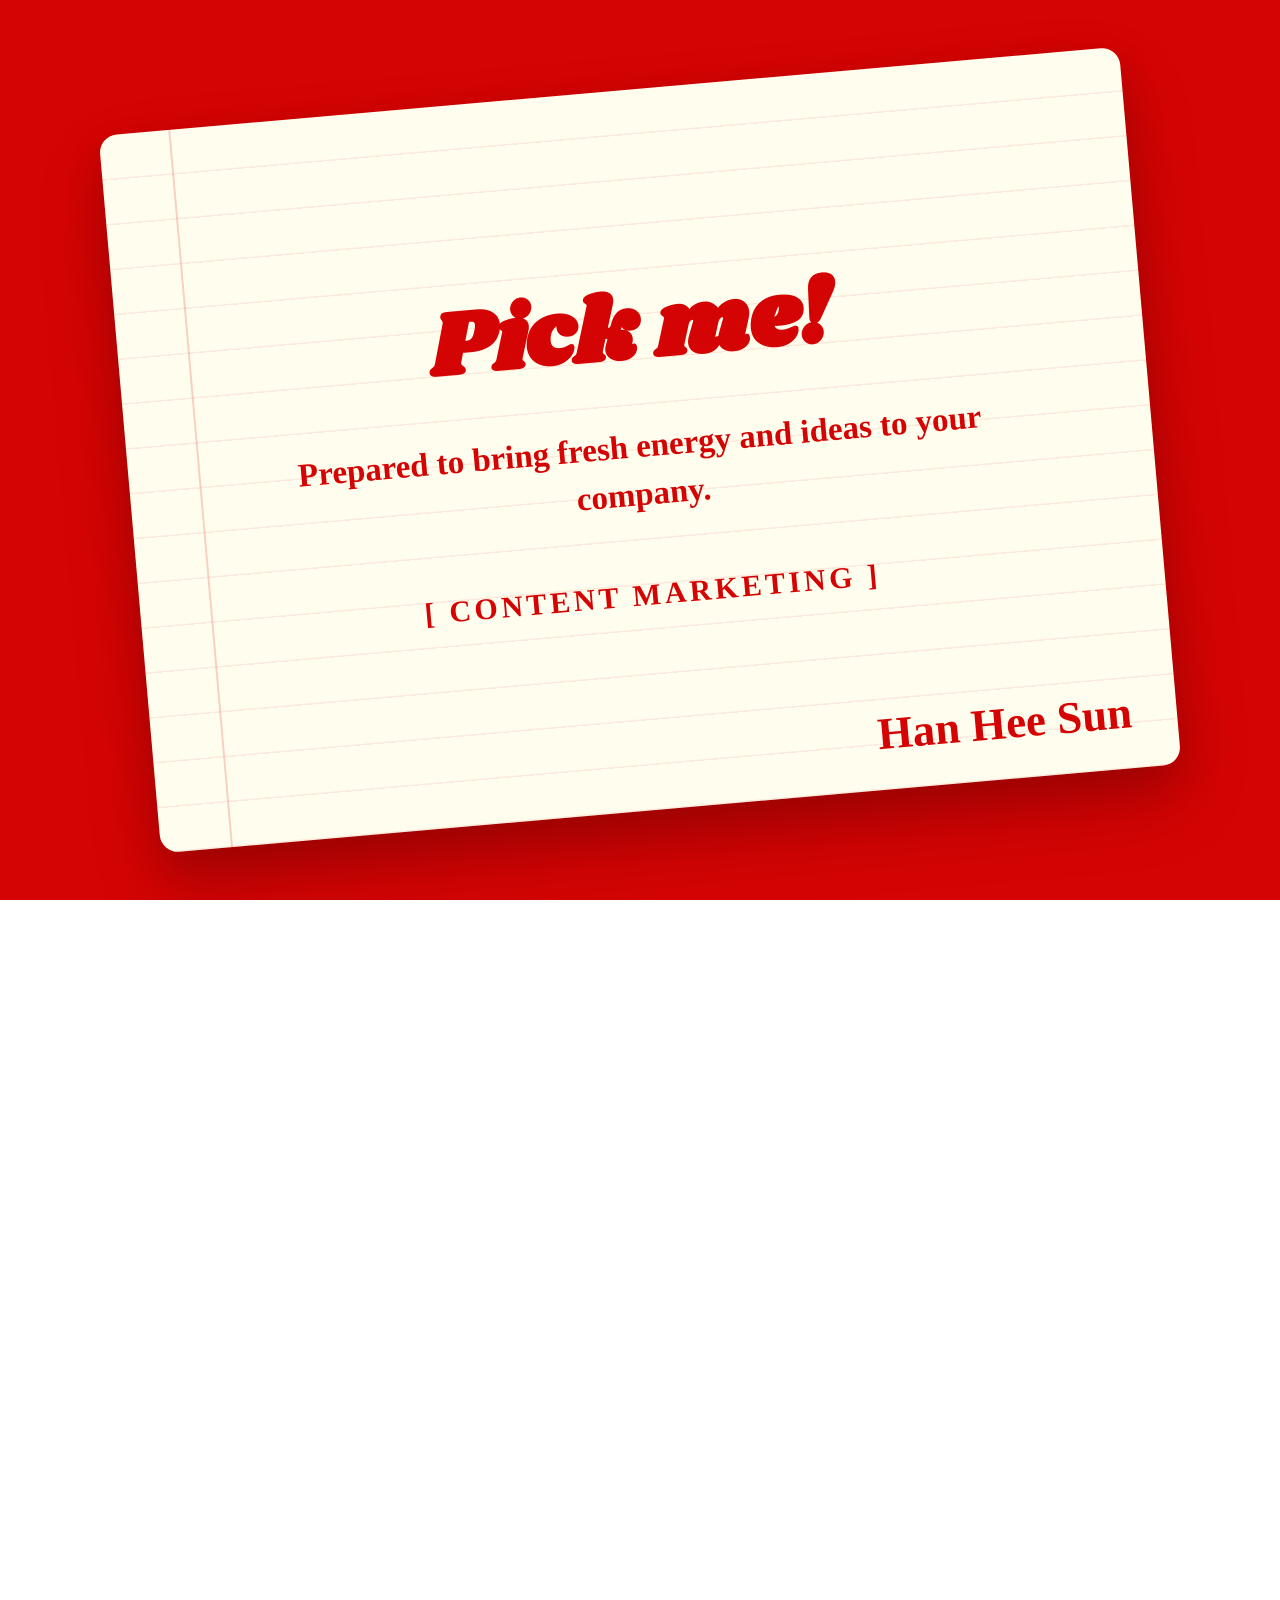
==== index.html @ 880ce89c "Add files via upload" ====
<!DOCTYPE html>
<html lang="ko">

<head>
    <meta charset="UTF-8">
    <meta name="viewport" content="width=device-width, initial-scale=1.0">
    <title>HeeSun's portfolio</title>

    <meta name="title" content="HeeSun's portfolio">
    <meta name="description" content="Pick me! 후회 안하게 드립니다 ♡">
    <meta name="keywords" content="디자인, 영상편집, 마케팅">
    <meta name="author" content="HANHEESUN">
    <meta name="robots" content="index, follow">
    <meta name="googlebot" content="index, follow">

    <meta property="og:type" content="website">
    <meta property="og:site_name" content="HS's Portfolio">
    <meta property="og:title" content="HeeSun's Portfolio">
    <meta property="og:description" content="pick me!">
    <meta property="og:image" content="images/썸네일.png">
    <meta property="og:image:width" content="1200">
    <meta property="og:image:height" content="630">

    <link rel="icon" href="favicon.ico">
    <link rel="preconnect" href="https://fonts.googleapis.com">
    <link rel="preconnect" href="https://fonts.gstatic.com" crossorigin>
    <link href="https://fonts.googleapis.com/css2?family=Cormorant+Garamond:wght@500;600;700&display=swap"
        rel="stylesheet">
    <link rel="preconnect" href="https://fonts.googleapis.com">
    <link rel="preconnect" href="https://fonts.gstatic.com" crossorigin>
    <link href="https://fonts.googleapis.com/css2?family=Shrikhand&display=swap" rel="stylesheet">

    <link rel="stylesheet" href="https://cdnjs.cloudflare.com/ajax/libs/font-awesome/6.7.2/css/all.min.css">

    <link rel="stylesheet" href="css/fullpage.css">
    <link rel="stylesheet" href="css/style.css">
    <link rel="stylesheet" href="css/profile-editorial.css">
    <link rel="stylesheet" href="css/xband-archive.css">
    <link rel="stylesheet" href="css/cardnews-archive.css">
    <script src="js/cardnews-archive.js" defer></script>
    <script src="js/xband-archive.js" defer></script>

    <script src="https://code.jquery.com/jquery-3.7.1.min.js"
        integrity="sha256-/JqT3SQfawRcv/BIHPThkBvs0OEvtFFmqPF/lYI/Cxo=" crossorigin="anonymous"></script>
    <script src="js/fullpage.js"></script>
    <script src="js/main.js" defer></script>
</head>

<body>

    <header>
        <img src="images/♥.png" alt="heart" class="ht">

        <ul class="meun">
            <li data-meunanchor="page2"><a href="#page2">Index</a></li>
            <li class="dropdown">
                <a href="#">Profile</a>
                <ul class="submenu">
                    <li data-meunanchor="page4"><a href="#page4">About Me</a></li>
                </ul>
            </li>
            <li class="dropdown">
                <a href="#">Work</a>

                <ul class="submenu">
                    <li data-meunanchor="page5"><a href="#page5">Poster Archive</a></li>
                    <li data-meunanchor="cardnews"><a href="#cardnews">Card News Archive</a></li>
                    <li data-meunanchor="page6"><a href="#page6">Detail Page Archive</a></li>
                    <li data-meunanchor="page7"><a href="#page7">Video Archive</a></li>
                </ul>
            </li>
            <li data-meunanchor="page8"><a href="#page8">Contact</a></li>
        </ul>
    </header>

    <main id="pf">
        <!-- 1번째 섹션 -->
        <section class="section first">

            <div class="paper first-paper">

                <!-- Tape -->
                <img class="tape" src="images/tape.png" alt="">

                <div class="paper-inner">

                    <div class="intro">

                        <h1>
                            Pick me!
                        </h1>

                        <p class="ps">
                            Prepared to bring fresh energy and ideas to your company.
                        </p>

                        <span class="job">
                            Content Marketing
                        </span>

                    </div>
                    <p class="name">
                        Han Hee Sun
                    </p>

                </div>

            </div>



        </section>
        <!-- 2번째 섹션 -->
        <section class="section second">

            <div class="contents-wrap">

                <div class="contents-title">

                    <span>PORTFOLIO</span>

                    <h2>CONTENTS</h2>

                </div>

                <ul class="list">

                    <li>
                        <a href="#page4">
                            <span class="num">01</span>
                            <span class="title">About Me</span>
                            <span class="arrow">↗</span>
                        </a>
                    </li>

                    <li>
                        <a href="#page5">
                            <span class="num">02</span>
                            <span class="title">Project Archive</span>
                            <span class="arrow">↗</span>
                        </a>
                    </li>

                    <li>
                        <a href="#page6">
                            <span class="num">03</span>
                            <span class="title">Detail Page Archive</span>
                            <span class="arrow">↗</span>
                        </a>
                    </li>

                    <li>
                        <a href="#page7">
                            <span class="num">04</span>
                            <span class="title">Video Archive</span>
                            <span class="arrow">↗</span>
                        </a>
                    </li>

                    <li>
                        <a href="#page8">
                            <span class="num">05</span>
                            <span class="title">Contact Me</span>
                            <span class="arrow">↗</span>
                        </a>
                    </li>

                </ul>

            </div>

        </section>

        <!-- 3번째 섹션 -->
        <section class="section th editorial-profile">
            <article class="hs-editorial" aria-label="한희선 프로필">
                <div class="hs-edition"><span>PROFILE / 03</span><span>IDEAS. ENERGY. ACTION.</span></div>
                <h1 class="hs-masthead">HAN HEESUN</h1>
                <div class="hs-spread">
                    <figure class="hs-portrait"><img src="images/profile-heesun.png" alt="한희선 프로필 사진"><figcaption>MEET THE PERSON BEHIND THE IDEAS <span>↗</span></figcaption></figure>
                    <div class="hs-feature">
                        <div class="hs-feature-heading"><p>될 때까지 하는</p><h2>아이디어<br>자판기</h2></div>
                        <div class="hs-selection">
                            <p class="hs-pick">PICK ONE <span>나를 표현하는 네 가지 모습 ↓</span></p>
                            <div class="hs-traits">
                                <button type="button" aria-label="SKILL 강점 보기" aria-pressed="false" data-keyword="다재다능한" data-icon="✦"><img src="images/memoji-laptop.png" alt=""><span>SKILL</span></button>
                                <button type="button" aria-label="MOOD 강점 보기" aria-pressed="false" data-keyword="분위기 메이커" data-icon="☺"><img src="images/memoji-party.png" alt=""><span>MOOD</span></button>
                                <button type="button" aria-label="ENERGY 강점 보기" aria-pressed="false" data-keyword="밝은 에너지" data-icon="☀"><img src="images/memoji-energy.png" alt=""><span>ENERGY</span></button>
                                <button type="button" aria-label="FINISH 강점 보기" aria-pressed="false" data-keyword="끝까지 해내는 사람" data-icon="★"><img src="images/memoji-fight.png" alt=""><span>FINISH</span></button>
                            </div>
                            <p class="hs-result" aria-live="polite"><span id="vendingEmoji" aria-hidden="true"></span><span id="vendingKeyword">어떤 모습이 궁금한가요?</span></p>
                        </div>
                    </div>
                </div>
            </article>
        </section>

        <!-- 4번째 섹션 -->
        <section class="section four">
            <h1>About me</h1>
            <div class="box2">
                <div class="left2">
                    <img src="images/이모지.png" alt="미모티콘" class="meme">
                    <p class="p-name">한희선</p>
                    <p class="p-age">25세 (2002년생)</p>
                </div>

                <div class="right2">
                    <div class="info">
                        <h2>Education</h2>
                        <div class="edu">
                            <div class="edu-row">
                                <span class="date">2026.02</span>
                                <div class="univ">
                                    영남대 문화인류학과 졸업<br>
                                    미디어문화콘텐츠 마이크로 전공 이수
                                </div>
                            </div>
                            <div class="edu-row">
                                <span class="date">2026.04 ~ 10</span>
                                <div class="univ">그린컴퓨터디자인아카데미</div>
                            </div>
                        </div>
                    </div>

                    <div class="info">
                        <h2>skills & abilities</h2>
                        <div class="skill">
                            <ul>
                                <li>Photoshop</li>
                                <li>Illustrator</li>
                                <li>Premiere Pro</li>
                                <li>Coding</li>
                            </ul>
                            <ul>
                                <li>After Effects</li>
                                <li>Blender</li>
                                <li>Figma</li>
                                <li>Notion</li>
                            </ul>
                        </div>
                    </div>
                </div>
            </div>
        </section>

        <!-- 5번째 섹션 -->
        <section class="section five">

            <div class="wall">
                <p class="pj">Project Archive</p>
            </div>

            <div class="poster-container">

                <div class="poster-group group-1">
                    <div class="poster-item"><img src="images/poster1.png" alt="포스터 1"></div>
                    <div class="poster-item"><img src="images/poster2.png" alt="포스터 2"></div>
                    <div class="poster-item"><img src="images/poster3.png" alt="포스터 3"></div>
                    <div class="poster-item"><img src="images/poster4.png" alt="포스터 4"></div>
                </div>

                <!-- JS에서 이미지 경로만 가져오는 용도 -->
                <div class="poster-group group-2">
                    <div class="poster-item"><img src="images/poster5.jpg" alt="포스터 5"></div>
                    <div class="poster-item"><img src="images/poster6.png" alt="포스터 6"></div>
                    <div class="poster-item"><img src="images/poster7.png" alt="포스터 7"></div>
                    <div class="poster-item"><img src="images/poster8.png" alt="포스터 8"></div>
                </div>

                <button id="viewMoreBtn" class="view-more-btn">
                    View more+
                </button>

            </div>


        </section>

<section class="section cn-archive"><div class="cn-archive-inner"><div class="cn-archive-heading"><span>PROJECT ARCHIVE / CARD NEWS</span><span>HAN HEESUN</span></div><div class="cn-archive-layout"><a class="cn-preview" href="cardnews.html"><img id="cnPreview" src="images/cardnews/card-1.png" alt="청춘st 노래 모음zip 표지"><span>전체 카드뉴스 보기 ↗</span></a><div class="cn-archive-copy"><p>EDITORIAL DESIGN</p><h2>YOUTH<br>ON REPEAT</h2><h3>청춘st 노래 모음zip</h3><p class="cn-summary">지금의 마음에 건네는 다섯 곡.<br>음악의 분위기를 담은 7장의 카드뉴스.</p><div class="cn-pages" aria-label="카드뉴스 미리보기 선택"><button type="button" data-card="1" aria-label="카드뉴스 1장 보기" aria-pressed="true">01</button><button type="button" data-card="2" aria-label="카드뉴스 2장 보기" aria-pressed="false">02</button><button type="button" data-card="3" aria-label="카드뉴스 3장 보기" aria-pressed="false">03</button><button type="button" data-card="4" aria-label="카드뉴스 4장 보기" aria-pressed="false">04</button><button type="button" data-card="5" aria-label="카드뉴스 5장 보기" aria-pressed="false">05</button><button type="button" data-card="6" aria-label="카드뉴스 6장 보기" aria-pressed="false">06</button><button type="button" data-card="7" aria-label="카드뉴스 7장 보기" aria-pressed="false">07</button></div><p id="cnCaption" aria-live="polite">01 / 07 — 표지</p><a class="cn-full-link" href="cardnews.html">프로젝트 자세히 보기 ↗</a></div></div></div></section>
        <!-- 6번째 섹션 -->
        <section class="section six">

            <div class="wall">
                <p class="pj">Project Archive</p>
            </div>

            <div class="xa-switch" aria-label="프로젝트 선택"><button type="button" data-project="xband" aria-pressed="true">01 / X-BAND</button><button type="button" data-project="honey" aria-pressed="false">02 / 밀향 스틱꿀</button></div>
<div id="archive-xband" class="xa-feature"><a class="xa-image" href="xband.html"><img src="images/xband/plan-6.png" alt="X-BAND 손목형 응원봉 리디자인 프로젝트"><span>VIEW PROJECT ↗</span></a><figure class="xa-phone-preview"><div class="xa-phone-shell"><div class="xa-phone-screen" tabindex="0" role="region" aria-label="X-BAND 상세페이지, 안에서 스크롤하여 보기"><img src="images/xband/detail.png" alt="X-BAND 제품 상세페이지" loading="lazy" draggable="false"></div></div><figcaption>폰 안에서 스크롤해 보세요 ↓</figcaption></figure><div class="xa-copy"><p class="xa-kicker">PRODUCT REDESIGN / 01</p><h2>X-BAND</h2><h3>Light on Your Wrist</h3><p class="xa-desc">공연을 즐기는 손의 움직임에서 출발한<br>손목형 응원봉 리디자인.</p><p class="xa-meta">제품 기획 · 상세페이지 · 광고 티저</p><div class="xa-links"><a href="xband.html">프로젝트 보기 ↗</a><a href="xband.html#detail">상세페이지 ↗</a></div></div></div>
<div class="archive-wrap" id="archive-honey" hidden>

                <div class="dp">

                    <div class="screen">
                        <img src="images/자연과양봉_상세페이지.png" alt="밀향 스틱꿀 상세페이지">
                    </div>

                    <img src="images/phone.png" alt="휴대폰 목업" class="frame">

                </div>

                <!-- Project Info -->
                <div class="project-info">

                    <span class="archive-num">
                        PROJECT / 01
                    </span>

                    <h2 class="project-title">
                        밀향 스틱꿀
                    </h2>

                    <p class="project-sub">
                        Detail Page Design
                    </p>

                    <div class="project-detail">

                        <div class="detail-item">
                            <span class="detail-title">Role</span>
                            <p>Design 100%</p>
                        </div>

                        <div class="detail-item">
                            <span class="detail-title">Tools</span>
                            <p>Photoshop · Illustrator</p>
                        </div>

                    </div>

                    <p class="project-desc">
                        전통적인 벌꿀 브랜드의 신뢰감을 유지하면서<br>
                        현대적인 감성을 더한 상세페이지입니다.<br>
                        정보의 흐름과 시각적 계층을 고려하여<br>
                        제품의 특징과 구매 포인트를 효과적으로 전달했습니다.
                    </p>

                    <a href="자연과양봉_상세페이지.pdf" target="_blank" class="pdf-btn">
                        VIEW PDF ↗
                    </a>

                </div>

            </div>

        </section>

        <!-- 7번째 섹션: Video Archive -->
        <section class="section seven">
            <div class="wall"><p class="pj">Video Archive</p></div>
            <div class="main-content">
                <div class="video-container">
                    <div class="video-main"><div class="iframe-wrap">
                        <iframe id="mainVideo" src="https://www.youtube.com/embed/bBtL84IYyoA" referrerpolicy="strict-origin-when-cross-origin" title="X-BAND 응원봉 광고 티저" frameborder="0" allow="accelerometer; autoplay; clipboard-write; encrypted-media; gyroscope; picture-in-picture; web-share" allowfullscreen></iframe>
                    </div></div>
                    <div class="video-info">
                        <span class="category">VIDEO PROJECT</span><h2 id="videoTitle">X-BAND / 광고 티저</h2>
                        <p class="tool" id="videoTool">응원봉 리디자인 · Advertising Teaser</p><p id="videop">손목에서 시작되는 새로운 응원의 신호.</p><a class="xa-video-link" href="xband.html#film">X-BAND 기획안과 상세페이지 보기 ↗</a><a class="xa-video-link" href="https://youtu.be/bBtL84IYyoA" target="_blank" rel="noopener">YouTube에서 티저 보기 ↗</a>
                    </div>
                </div>
                <div class="video-list">
                    <div class="video-item active" role="button" tabindex="0" data-video="https://www.youtube.com/embed/bBtL84IYyoA" data-title="X-BAND / 광고 티저" data-tool="응원봉 리디자인 · Advertising Teaser" data-desc="손목에서 시작되는 새로운 응원의 신호."><img src="https://i.ytimg.com/vi/bBtL84IYyoA/hqdefault.jpg" alt="X-BAND 광고 티저"><span>X-BAND / 광고 티저</span></div>
                    <div class="video-item" role="button" tabindex="0" data-video="https://www.youtube.com/embed/X9EnyRUBmFs" data-title="PLAYLIST" data-tool="PLAYLIST VIDEO" data-desc="직접 제작한 플레이리스트 영상입니다."><img src="https://i.ytimg.com/vi/X9EnyRUBmFs/hqdefault.jpg" alt="PLAYLIST" loading="lazy"><span>PLAYLIST</span></div>
                    <div class="video-item" role="button" tabindex="0" data-video="https://www.youtube.com/embed/qImDwBh0MFA" data-title="라이브 방송 편집" data-tool="LIVE VIDEO EDITING" data-desc="라이브 방송 편집 작업물입니다."><img src="https://i.ytimg.com/vi/qImDwBh0MFA/hqdefault.jpg" alt="라이브 방송 편집 영상" loading="lazy"><span>라이브 방송 편집</span></div>
                    <div class="video-item" data-video="https://www.youtube.com/embed/XTbYKHR--H4" data-title="Brand Film" data-tool="Premiere Pro · Blender" data-desc="브랜드 필름 작업이 들어갈 자리입니다."><img src="https://i.ytimg.com/vi/XTbYKHR--H4/hqdefault.jpg" alt="Brand Film"><span>Brand Film</span></div>
                    <div class="video-item" data-video="https://www.youtube.com/embed/XTbYKHR--H4" data-title="Short Form" data-tool="Premiere Pro" data-desc="숏폼 콘텐츠 작업이 들어갈 자리입니다."><img src="https://i.ytimg.com/vi/XTbYKHR--H4/hqdefault.jpg" alt="Short Form"><span>Short Form</span></div>
                </div>
            </div>
        </section>

        <!-- 마지막 섹션 -->

        <section class="section end">

            <div class="contact-paper">
                <img src="images/tape.png" class="tape" alt="tape">

                <div class="stamp">
                    <img src="images/ME.png" alt="memoji">
                </div>

                <div class="paper-inner">

                    <h1 class="hire">
                        DO YOU WANT TO <br>
                        <span>HIRE ME?</span>
                    </h1>

                    <div class="end-btn">

                        <button class="yes">YES</button>

                        <button class="ok">OK</button>

                    </div>

                </div>

            </div>

            <div class="contact-bar">

                <a href="tel:01048101143">
                    <i class="fa-solid fa-phone"></i>
                    <span>010-4810-1143</span>
                </a>

                <a href="mailto:gmltjs3635@naver.com">
                    <i class="fa-solid fa-envelope"></i>
                    <span>gmltjs3635@naver.com</span>
                </a>

                <a href="https://hanheesun.notion.site/HeeSun-s-Portfolio-39c62bc6321480e7b7bfd44797804eb4?source=copy_link"
                    target="_blank">
                    <i class="fa-solid fa-folder-open"></i>
                    <span>Notion Portfolio</span>
                </a>

            </div>

        </section>
        <section class="section fp-auto-height footer-section">
            <p class="copyright">

                <span class="name">HeeSun</span>

                <span class="divider"></span>

                <span class="copy">© 2026 ALL RIGHTS RESERVED.</span>

            </p>

        </section>
    </main>


    <!-- Contact Popup -->
    <div class="popup-bg"></div>

    <div class="contact-popup">

        <button class="close">
            <i class="fa-solid fa-xmark"></i>
        </button>

        <div class="popup-header">

            <span class="popup-subtitle">CONTACT</span>

            <h2>Let's Work Together</h2>

            <p>
                제 포트폴리오를 봐주셔서 감사합니다♥
            </p>

        </div>


        <div class="contact-list">

            <div class="contact-item">

                <div class="icon">
                    <i class="fa-solid fa-phone"></i>
                </div>

                <div class="text">
                    <span>Phone</span>
                    <strong>010-4810-1143</strong>
                </div>

            </div>


            <div class="contact-item">

                <div class="icon">
                    <i class="fa-solid fa-envelope"></i>
                </div>

                <div class="text">
                    <span>Email</span>
                    <strong>gmltjs3635@naver.com</strong>
                </div>

            </div>


            <a href="https://hanheesun.notion.site/HeeSun-s-Portfolio-39c62bc6321480e7b7bfd44797804eb4?source=copy_link" target="_blank" class="contact-item portfolio">

                <div class="icon">
                    <i class="fa-solid fa-arrow-up-right-from-square"></i>
                </div>

                <div class="text">
                    <span>Portfolio</span>
                    <strong>View Notion Portfolio</strong>
                </div>

            </a>

        </div>


        <div class="popup-footer">

            Thank you!

        </div>

    </div>
    <!--포스터 팝업 -->

    <div class="poster-bg"></div>

    <div class="poster-popup">

        <button class="poster-close">
            <i class="fa-solid fa-xmark"></i>
        </button>

        <div class="poster-wrap">

            <div class="poster-left">
                <img id="popupPoster" src="" alt="">
            </div>

            <div class="poster-right">

                <span class="poster-category">Poster Design</span>

                <h2 id="popupTitle"></h2>

                <div class="poster-info">
                    <h4>Concept</h4>
                    <p id="popupDesc"></p>
                </div>

                <div class="poster-info">
                    <h4>Tool</h4>
                    <p id="popupTool"></p>
                </div>

            </div>

        </div>

    </div>
    <button class="top-btn">
    <i class="fa-solid fa-heart"></i>
</button>

</body>

</html>
---- css/style.css ----
@charset "utf-8";

* {
    margin: 0;
    padding: 0;
    box-sizing: border-box;
}

ul {
    list-style: none;
}

a {
    text-decoration: none;
    color: inherit;
}

@font-face {
    font-family: 'Pretendard';
    src: url('https://cdn.jsdelivr.net/gh/projectnoonnu/pretendard@1.0/Pretendard-Medium.woff2') format('woff2');
    font-weight: 400;
    font-display: swap;
}

/* ===================================
            SECTION 1
=================================== */

.section.first{
    position:relative;
    overflow:hidden;
    background:#D50404;
}

/* ===========================
          PAPER
=========================== */

.first .paper{
    position:absolute;
    top:50%;
    left:50%;

    width:80%;
    height:80%;

    transform:translate(-50%,-50%) rotate(-5deg);

    background:#FFFEEE;
    border-radius:18px;

    overflow:visible;

    box-shadow:
        0 18px 40px rgba(0,0,0,.12),
        0 35px 70px rgba(0,0,0,.18);
}

.first-paper{
        transition:
        transform .35s ease,
        box-shadow .35s ease;
}

.first-paper:hover{
    transform:
        translate(-50%, -50%)
        rotate(-5deg)
        scale(1.015);

    box-shadow:
        0 24px 50px rgba(0,0,0,.16),
        0 40px 80px rgba(0,0,0,.22);
}

/* ===========================
        NOTE LINE
=========================== */

.first .paper::before{
    content:"";
    position:absolute;
    inset:0;

    background:
        repeating-linear-gradient(
            transparent 0,
            transparent 43px,
            rgba(213,4,4,.08) 44px,
            rgba(213,4,4,.08) 45px
        );

    border-radius:18px;
    pointer-events:none;
}

/* 왼쪽 여백선 */

.first .paper::after{
    content:"";
    position:absolute;
    top:0;
    left:70px;

    width:2px;
    height:100%;

    background:rgba(213,4,4,.18);
}

/* ===========================
        PAPER INNER
=========================== */

.first .paper-inner{
    width:100%;
    height:100%;
    display:flex;
    flex-direction:column;
    justify-content:center;
    align-items:center;
    text-align:center;
}

/* ===========================
            TAPE
=========================== */

.first .tape{
    position:absolute;
    top:1%;
    left:-5%;
    width:20%;
    transform:rotate(-18deg);
    z-index:20;
}

/* ===========================
            TEXT
=========================== */

.first .intro{
    display:flex;
    flex-direction:column;
    align-items:center;
}

.first h1{
    margin:0;

    font-family:'Shrikhand';
    font-size:7.5rem;
    line-height:1;

    color:#D50404;
}

.first .ps{
    margin:4rem 0;
    max-width:760px;
    font-size:2.8rem;
    font-weight:700;
    line-height:1.45;

    color:#D50404;
}

.job{
    margin-top:1rem;
    font-size:2rem;
    font-weight:700;
    letter-spacing:.12em;
    color:#D50404;
    text-transform:uppercase;
}

.job::before{
    content:"[ ";
}
.job::after{
    content:" ]";
}

/* ===========================
            NAME
=========================== */

.first .name{
    position:absolute;

    right:3rem;
    bottom:2rem;

    font-size:3rem;
    font-weight:700;

    color:#D50404;
}
/* 두번째 섹션 */
/* ===========================
        SECTION 2
=========================== */

.second{

    background: #D50404;
    display:flex;
    justify-content:center;
    align-items:center;
    overflow:hidden;

}

.contents-wrap{

    width:75%;
   margin: 0 auto;
}

.contents-title{

    margin-bottom:2.5rem;

}

.contents-title span{

    display:block;

    font-size:1rem;
    letter-spacing:8px;

    color:#fffeee;

    margin-bottom:12px;

}

.contents-title h2{

    font-size:4.8rem;

    color:#fffeee;

    font-weight:900;

    line-height:1;

}

.list{

    list-style:none;

    margin:0;
    padding:0;

}

.list li{

    border-bottom:1px solid rgba(255,255,255,.25);

}

.list li:last-child{

    border-bottom:none;

}

.list li a{

    display:flex;

    align-items:center;

    justify-content:space-between;

    padding:2rem 0;

    color:#fffeee;

    text-decoration:none;

    transition:.35s;

}

.num{

    width:90px;

    font-size:3rem;

    font-weight:800;

    color:#fffeee;

    flex-shrink:0;

}

.title{

    flex:1;

    font-size:2.3rem;

    font-weight:700;

    margin-left:2rem;

    transition:.35s;

}

.arrow{

    font-size:2rem;

    transition:.35s;

}

/* ===========================
          HOVER
=========================== */

.list li a:hover{

    padding-left:1.2rem;

}

.list li a:hover .title{

    color:#fffeee;

    letter-spacing:1px;

}

.list li a:hover .num{

    color:#fffeee;

}

.list li a:hover .arrow{

    transform:translateX(12px);

    color:#fffeee;

}

.list li:hover{

    border-color:#fffeee;

}


header {
    background: #D50404;
    height: 60px;
    width: 100%;
    position: fixed;
    top: -100px;
    left: 0;
    display: flex;
    justify-content: space-between;
    align-items: center;
    padding-right: 2rem;
    padding-left: 1.7rem;
    z-index: 1;
    transition: all .2s;
}

header.on {
    top: 0;
}

.submenu.white a {
    color: #fffeee;
}

header .meun {
    display: flex;
    color: #fffeee;
    font-size: 1.5rem;
    gap: 2rem;
    align-items: center;
}

header .meun a:hover {
    color: #000;
}

.ht {
    width: 2.5rem;
    height: 2.2rem;
}
/* 3번째 섹션 */
/* ===========================
        SECTION 3
=========================== */

.th{
    background:#fffeee;
    position:relative;
}

.th .box{
   position:absolute;
    top:50%;
    left:50%;
    transform:translate(-50%,calc(-50% + 35px));

    width:90%;
    max-width:1500px;

    display:flex;
    justify-content:space-between;
    align-items:stretch;
    gap:3rem;
}

/* ===========================
        LEFT
=========================== */

.left{
    flex:0 0 28%;
    border:3px solid #D50404;
    border-radius:40px;
    overflow:hidden;
    display:flex;
}
.pp{
    width:100%;
    height:100%;
    object-fit:cover;
    display:block;
}
/* ===========================
        RIGHT
=========================== */

.right{
    flex:1;
    display:flex;
    flex-direction:column;
    height:100%;
}

.me{
    margin-bottom:2rem;
}
.me h1{
    font-size:3rem;
    font-weight:700;
    line-height:1.3;
    margin-bottom:2rem;
}

.me span{
    display:inline-block;
    padding:.6rem 1.8rem;
    margin:0 .8rem 1rem 0;

    background:#c01414;
    color:#fff;

    border-radius:50px;
    font-size:1.5rem;
}

/* ===========================
        VIDEO
=========================== */

.video{

    flex:1;
    display:flex;
    border:3px solid #D50404;
    border-radius:40px;
    overflow:hidden;
    position:relative;
}

.intro-thumb{
    width:100%;
    height:100%;
    object-fit:cover;
}

.video .btn{
    position:absolute;
    left:50%;
    top:50%;
    transform:translate(-50%,-50%);

    width:70px;
    transition:.3s;
    cursor:pointer;
}

.video .btn:hover{
    transform:translate(-50%,-50%) scale(1.08);
}

/* 아이디어 자판기 */
.idea-vending{
    width:min(100%, 760px);
    margin-top:auto;
    padding:1.1rem;
    border:3px solid #D50404;
    border-radius:28px;
    background:#d50404;
    box-shadow:10px 11px 0 #401313;
    color:#fffeee;
}
.vending-top{display:flex;justify-content:space-between;align-items:center;padding:0 .25rem .75rem;font-size:.82rem;font-weight:700;letter-spacing:.08em}.vending-top b{background:#fffeee;color:#d50404;padding:.2rem .55rem;border-radius:50px}.vending-window{min-height:88px;display:flex;flex-direction:column;justify-content:center;align-items:center;border:3px solid #5f0707;border-radius:12px;background:#240b0b;box-shadow:inset 0 0 0 3px #f0aaa0;color:#fff;text-align:center}.vending-window p{margin:0;color:#f8b7a9;font-size:1.65rem;font-weight:700}.vending-window small{font-size:.65rem;letter-spacing:.16em}.vending-controls{display:grid;grid-template-columns:repeat(4,1fr);gap:.55rem;margin:1rem 0}.vending-controls button{min-height:55px;border:2px solid #8e0000;border-radius:10px;background:#fff7dc;color:#d50404;font-family:inherit;font-size:1rem;font-weight:700;box-shadow:0 3px 0 #8e0000;transition:transform .15s,box-shadow .15s}.vending-controls button:hover,.vending-controls button:focus-visible{transform:translateY(2px);box-shadow:0 1px 0 #8e0000;outline:0}.vending-tray{display:flex;align-items:center;gap:.8rem;font-size:.65rem;font-weight:700;letter-spacing:.12em}.vending-tray i{display:block;flex:1;height:17px;border:3px solid #5f0707;border-radius:5px;background:#270909}

/* 네번째 */
.section.four {
    background: #fffeee;
    position: relative;
}

.section.four .fp-tableCell {
    display: block;
}

.section.four .box2 {
    position: absolute;
    top: 55%;
    left: 50%;
    transform: translate(-50%, -50%);
    display: flex;
    flex-direction: row;
    justify-content: space-between;
    align-items: center;
    width: 90%;
    padding: 0 4rem;
    box-sizing: border-box;
}

.left2 {
    width: 600px;
    text-align: center;
    flex-shrink: 0;
    margin-bottom: 2rem;
}

.meme {
    width: 470px;
    height: auto;
    display: block;
    margin: 0 auto 1rem;
}

.p-name {
    font-size: 2.5rem;
    font-weight: bold;
    color: #000;
    margin-bottom: 1rem;
    display: inline-block;
    border-bottom: 2px solid #D50404;
    padding-bottom: 0.2rem;
}

.p-age {
    font-size: 2.2rem;
    font-weight: bold;
}

.right2 {
    display: flex;
    flex-direction: column;
    width: 800px;
    flex-shrink: 0;
    margin-top: 4.5rem;
}

.four h1 {
    font-family: 'Pretendard-Regular';
    font-weight: 900;
    font-size: 4rem;
    color: #000000;
    text-align: center;
    padding-top: 5rem;
}

.info {
    margin-bottom: 4rem
}

.info h2 {
    font-size: 2.5rem;
    font-weight: bold;
    color: #000;
    display: inline-block;
    border-bottom: 3px solid #D50404;
    padding-bottom: 0.3rem;
    margin-bottom: 2rem;
}

.edu {
    display: flex;
    flex-direction: column;
    gap: 1.5rem;
}

.edu-row {
    display: flex;
    font-size: 1.8rem;
    line-height: 1.4;
    color: #000;
}

.edu .date {
    width: 180px;
    font-weight: 500;
    margin-right: 2rem;
}

.edu .univ {
    font-weight: 500;
}

.skill {
    display: flex;
    gap: 9rem;
}

.skill ul {
    display: flex;
    flex-direction: column;
    gap: 1rem;
}

.skill li {
    font-size: 1.8rem;
    font-weight: 500;
    color: #000;
}

/* 5번째 섹션 */
.five {
    background: #D50404;
}


.wall {
    width: 80px;
    height: 100%;
    background-color: #D50404;
    display: flex;
    position: absolute;
    top: 0;
    left: 0;
    z-index: 9;
}

.wall .pj {
    font-family: 'Pretendard-Regular';
    position: absolute;
    top: 50%;
    left: 40px;
    font-size: 3rem;
    color: #fffeee;
    font-weight: bold;
    white-space: nowrap;
    transform: translateY(-50%) translateX(-50%) rotate(-90deg);
    transform-origin: center center;
}

.section.five .poster-container {
    position: absolute;
    top: 55%;
    left: calc(50% + 40px);
    transform: translate(-50%, -50%);
    width: calc(100% - 160px);
    max-width: 1550px;
    display: flex;
    flex-direction: column;
    align-items: center;
    overflow: hidden;
}

.section.five .poster-group {
    display: flex;
    justify-content: center;
    gap: 2vw;
    width: 100%;
}

.section.five .poster-item {
    width: calc(23% - 1.5vw);
    position: relative;
    aspect-ratio: 1 / 1.45;
    border-radius: 20px;
    cursor: pointer;
    overflow: hidden;
    box-shadow: 0 15px 35px rgba(39, 7, 7, 0.5);

    opacity: 1;
    transform: translateX(0);

    transition:
        transform .45s ease,
        opacity .45s ease,
        box-shadow .35s ease;
}

.section.five .poster-item img {
    position: absolute;
    inset: 0;
    width: 100%;
    height: 100%;
    object-fit: cover;
    border-radius: 20px;

    transition: transform .35s ease;
}

.section.five .poster-item:hover {
    box-shadow: 0 20px 45px rgba(39, 7, 7, .65);
}

.section.five .poster-item:hover img {
    transform: scale(1.05);
}

/* JS에서 이미지 경로만 가져올 용도 */
.section.five .group-2 {
    display: none;
}

.view-more-btn {
    display: inline-block;
    width: 8rem;
    height: 3rem;
    margin-top: 6rem;
    background: transparent;
    border: 1px solid rgba(255, 255, 255, .8);
    border-radius: 40px;

    color: #fff;
    font-size: 1rem;
    font-weight: 600;

    cursor: pointer;
    outline: none;

    transition:
        background .3s,
        color .3s,
        transform .25s;
}

.view-more-btn:hover {
    background: #fffeee;
    color: #D50404;
}

.view-more-btn:active {
    transform: scale(.95);
}

/* 섹션 6번째 */

.section.six {
    background: #D50404;
}

.archive-wrap {
    height: 100%;
    display: flex;
    justify-content: center;
    align-items: center;
    gap: 10rem;
}

.dp{
    position: relative;
    max-width: 33rem;

    filter: drop-shadow(0 12px 20px rgba(0,0,0,.15))
            drop-shadow(0 30px 50px rgba(0,0,0,.25));

    transition: transform .35s ease, filter .35s ease;
}

.dp:hover{
    transform: scale(1.03);

    filter: drop-shadow(0 18px 28px rgba(0,0,0,.25))
            drop-shadow(0 40px 60px rgba(0,0,0,.35));
}

.frame {

    width: 100%;

    display: block;

    position: relative;

    z-index: 2;

}

.screen {

    position: absolute;

    top: 8.2%;
    left: 19.3%;

    width: 62.4%;
    height: 82.4%;

    overflow: hidden;

    border-radius: 3.5rem;

    cursor: ns-resize;

}

.screen img {

    width: 100%;

    display: block;

    transform: translateY(0);

    will-change: transform;

    user-select: none;
    pointer-events: none;

}


/* ===========================
   PROJECT INFO
=========================== */

.project-info {

    flex: 1;

    max-width: 32rem;

    color: #fff;

}

.archive-num {

    display: block;

    margin-bottom: 1rem;

    font-size: 2rem;

    letter-spacing: .18rem;

    opacity: .55;

}

.project-title {

    margin-bottom: .8rem;

    font-size: 3rem;

    font-weight: 700;

    line-height: 1.2;

}

.project-sub {

    margin-bottom: 1.5rem;

    font-size: 1rem;

    opacity: .8;

}

.project-detail {

    display: flex;

    gap: 3rem;

    margin-bottom: 1.5rem;

}

.detail-item {

    display: flex;

    flex-direction: column;

    gap: .6rem;

}

.detail-title {

    font-size: .8rem;

    text-transform: uppercase;

    letter-spacing: .08rem;

    opacity: .55;

}

.detail-item p {

    font-size: 1rem;

    line-height: 1.6;

}

.project-desc {

    margin-bottom: 3rem;

    font-size: 1rem;

    line-height: 1.9;

    opacity: .9;

}


/* ===========================
   BUTTON
=========================== */

.pdf-btn {

    display: inline-flex;
    justify-content: center;
    align-items: center;
    width: 12rem;
    height: 3rem;
    border: 1px solid #fff;
    color: #fff;
    text-decoration: none;
    letter-spacing: .3rem;
    transition: .3s;

}

.pdf-btn:hover {

    background: #fff;

    color: #D50404;

}

/* 7번째 */
.section.seven {
    position: relative;
    background: #D50404;
}

.video-container {
    width: 1400px;
    margin: 50px auto 0;
    display: flex;
    justify-content: space-between;
    align-items: center;
    gap: 4rem;
}

.video-main {
    flex: 1;
}

/* 영상 컨테이너 */
.iframe-wrap {
    position: relative;
    width: 100%;
    aspect-ratio: 16 / 9;
    overflow: hidden;
    border-radius: 22px;
    background: #111;
    box-shadow: 0 18px 45px rgba(0, 0, 0, .35);
}

.iframe-wrap iframe {
    width: 100%;
    height: 100%;
    display: block;
    border: none;
}

/* 재생 버튼 */
.play-btn {
    position: absolute;
    top: 50%;
    left: 50%;
    transform: translate(-50%, -50%);
    width: 90px;
    cursor: pointer;
    z-index: 10;
    transition: .3s;
}

.play-btn:hover {
    transform: translate(-50%, -50%) scale(1.1);
}

/* 텍스트 영역 */
.video-info {
    width: 360px;
    color: #fffeee;
}

.category {
    display: inline-block;
    margin-bottom: 15px;
    font-size: 14px;
    letter-spacing: 4px;
    opacity: .7;
}

.video-info h2 {
    font-size: 42px;
    line-height: 1.2;
    margin-bottom: 18px;
}

.video-info .tool {
    font-size: 18px;
    font-weight: 600;
    margin-bottom: 30px;
}

.video-info #videop {
    font-size: 17px;
    line-height: 1.8;
    opacity: .9;
}

/* 리스트 영역 */
.video-list {
    width: 1400px;
    margin: 60px auto 0;
    display: flex;
    justify-content: center;
    gap: 22px;
}

.video-item {
    width: 250px;
    cursor: pointer;
    transition: .35s;
}

.video-item img {
    width: 100%;
    aspect-ratio: 16/9;
    object-fit: cover;
    border-radius: 18px;
    display: block;
    transition: .35s;
}

.video-item span {
    display: block;
    text-align: center;
    margin-top: 15px;
    color: #fff;
    font-size: 17px;
    font-weight: 500;
}

.video-item:hover {
    transform: translateY(-10px);
}

.video-item:hover img {
    box-shadow: 0 15px 35px rgba(0, 0, 0, .35);
}

.video-item.active img {
    border: 3px solid #fffeee;
}
/* 마지막 섹션 */
/* ===========================
   END SECTION
=========================== */

.section.end{

    position:relative;

    overflow:hidden;

    background:#D50404;

    display:flex;
    justify-content:center;
    align-items:center;

}

/* ===========================
          PAPER
=========================== */

.contact-paper{

    position:absolute;

    left:50%;
    top:47%;

    transform:translate(-50%,-50%);

    width:70%;
    height:70%;

    background:#FFFEEE;

    border-radius:18px;

    overflow:visible;

    box-shadow:
    0 18px 40px rgba(0,0,0,.12),
    0 35px 70px rgba(0,0,0,.18);

    transition:
    transform .35s ease,
    box-shadow .35s ease;

}

.contact-paper:hover{

    transform:
    translate(-50%,-51%)
    rotate(-0.6deg);

    box-shadow:
    0 30px 60px rgba(0,0,0,.18),
    0 45px 80px rgba(0,0,0,.22);

}

/* ===========================
      PAPER INNER
=========================== */

.paper-inner{

    position:relative;

    width:100%;
    height:100%;

    padding:4.5rem 5rem;

    display:flex;

    flex-direction:column;

    justify-content:center;

    align-items:center;

    z-index:10;

}

/* ===========================
        NOTE LINE
=========================== */

.contact-paper::before{

    content:"";

    position:absolute;

    inset:0;

    background:
    repeating-linear-gradient(

        transparent 0,
        transparent 43px,

        rgba(213,4,4,.08) 44px,
        rgba(213,4,4,.08) 45px

    );

    border-radius:18px;

    pointer-events:none;

}

/* 왼쪽 여백선 */

.contact-paper::after{

    content:"";

    position:absolute;

    left:70px;
    top:0;

    width:2px;
    height:100%;

    background:rgba(213,4,4,.18);

}

/* ===========================
      MASKING TAPE
=========================== */

.tape{
    position:absolute;
    width:20%;
}

.tape{

    top:1%;
    left:-5%;
    transform:rotate(-15deg);

}


/* ===========================
         MEMOJI
=========================== */

.stamp{

    position:absolute;
    top:28px;
    right:35px;
    width:12%;
    filter: drop-shadow(0 6px 12px rgba(0,0,0,.20));
    animation:memoji 3.8s ease-in-out infinite;

}

.stamp img{

    width:100%;
    display:block;

}

@keyframes memoji{

    0%{

        transform:
        rotate(-5deg);

    }

    50%{

        transform:
        rotate(5deg);

    }

    100%{

        transform:
        rotate(-5deg);

    }

}

.stamp:hover{

    animation-play-state:paused;

    transform:
    rotate(0deg)
    scale(1.08);

}

/* ===========================
            TITLE
=========================== */

.hire{

    text-align:center;

    color:#222;

    font-size:3rem;

    font-weight:500;

    line-height:1.25;

    letter-spacing:-1px;

    margin:0;

}

.hire span{

    display:block;

    margin-top:18px;

    color:#D50404;

    font-size:5.4rem;

    font-weight:900;

    letter-spacing:-2px;

}

/* ===========================
           BUTTON
=========================== */

.end-btn{

    display:flex;

    justify-content:center;
    align-items:center;
    gap:28px;
    margin-top:60px;

}

.end-btn button{

    width:200px;
    height:60px;
    border:3px solid #D50404;
    border-radius:999px;
    background:#FFFEEE;
    color:#D50404;
    font-family:'Pretendard-Regular';
    font-size:1.8rem;
    font-weight:700;
    letter-spacing:2px;
    cursor:pointer;
    transition:.3s ease;

}

.end-btn button:hover{

    background:#D50404;

    color:#FFFEEE;

    transform:translateY(-5px);

}

.end-btn button:active{

    transform:translateY(-2px);

}

/* ===========================
        CONTACT BAR
=========================== */

.contact-bar{

    position:absolute;
    left:50%;
    bottom:45px;
    transform:translateX(-50%);
    display:flex;
    justify-content:center;
    align-items:center;
    gap:60px;


}

.contact-bar a{

    display:flex;

    align-items:center;

    gap:12px;

    color:#FFFEEE;

    text-decoration:none;

    font-size:1.3rem;
    font-weight:500;

    transition:.3s ease;

}

.contact-bar i{

    width:42px;
    height:42px;

    display:flex;
    justify-content:center;
    align-items:center;

    border-radius:50%;

    background:rgba(255,255,255,.12);

    transition:.3s ease;

}

.contact-bar a:hover{

    transform:translateY(-5px);

}

.contact-bar a:hover i{

    background:#FFFEEE;

    color:#D50404;

}

.contact-bar a:hover span{

    color:#FFFEEE;

}

/* ===========================
   Popup Background
=========================== */

.popup-bg {
    position: fixed;
    inset: 0;
    display: none;

    background: rgba(0, 0, 0, .45);
    backdrop-filter: blur(8px);

    z-index: 9998;
}


/* ===========================
   Contact Popup
=========================== */

.contact-popup {

    position: fixed;

    left: 50%;
    top: 50%;

    transform: translate(-50%, -50%);

    width: 520px;
    max-width: 90%;

    padding: 55px 45px 40px;

    background: #FCFBF8;

    border-radius: 28px;

    box-shadow: 0 30px 80px rgba(0, 0, 0, .18);

    display: none;

    z-index: 9999;

    animation: popup .4s ease;

}


/* ===========================
   Popup Animation
=========================== */

@keyframes popup {

    from {

        opacity: 0;
        transform: translate(-50%, -46%) scale(.96);

    }

    to {

        opacity: 1;
        transform: translate(-50%, -50%) scale(1);

    }

}


/* ===========================
   Close Button
=========================== */

.close {
    position: absolute;
    top: 20px;
    right: 20px;
    width: 42px;
    height: 42px;
    display: flex;
    align-items: center;
    justify-content: center;
    border: none;
    border-radius: 50%;
    color: #888;
    cursor: pointer;
    transition: .3s;
}

.close i {
    display: block;
    font-size: 20px;
    line-height: 1;
}

.close:hover {
    background: #D50404;
    color: #fff;
    transform: rotate(90deg);
}



.popup-header {

    text-align: center;

    margin-bottom: 40px;

}

.popup-subtitle {

    display: block;

    margin-bottom: 12px;

    color: #D50404;

    font-size: .85rem;

    font-weight: 700;

    letter-spacing: 4px;

}

.popup-header h2 {

    margin-bottom: 15px;

    font-size: 2rem;

    color: #222;

    font-weight: 700;

}

.popup-header p {

    color: #777;

    font-size: .95rem;

    line-height: 1.8;

}


/* ===========================
   Contact List
=========================== */

.contact-list {

    display: flex;
    flex-direction: column;
    gap: 18px;

}

/* ===========================
   Contact Item
=========================== */

.contact-item {

    display: flex;
    align-items: center;
    gap: 18px;
    padding: 18px 22px;
    border: 1px solid #ECECEC;
    border-radius: 18px;
    background: #fff;
    text-decoration: none;
    transition: .3s;

}

.contact-item:hover {

    transform: translateY(-4px);
    border-color: #D50404;
    box-shadow: 0 12px 30px rgba(213, 4, 4, .12);

}


/* ===========================
   Icon
=========================== */

.icon {

    width: 55px;
    height: 55px;
    border-radius: 50%;
    background: #D50404;
    color: #fff;
    display: flex;
    justify-content: center;
    align-items: center;
    font-size: 20px;
    flex-shrink: 0;
    transition: .3s;

}

.portfolio:hover .icon {

    transform: rotate(-15deg);

}


/* ===========================
   Text
=========================== */

.text {

    display: flex;
    flex-direction: column;

}

.text span {

    font-size: .8rem;
    color: #999;
    margin-bottom: 5px;
    letter-spacing: 1px;

}

.text strong {

    font-size: 1rem;
    font-weight: 600;
    color: #222;

}

.contact-item a {

    color: inherit;
    text-decoration: none;

}



.portfolio strong:hover {

    color: #D50404;

}

.portfolio:hover strong {

    letter-spacing: .5px;

}


.popup-footer {

    margin-top: 35px;
    text-align: center;
    font-size: .9rem;
    color: #999;
    letter-spacing: 2px;

}



/* ==========================
   Dropdown
========================== */

.meun>li {

    position: relative;

}

/* 서브메뉴 */

.submenu {
    position: absolute;
    left: 50%;
    transform: translateX(-50%) translateY(10px);
    min-width: 200px;
    background: rgba(139, 139, 139, 0.1);
    border-radius: 10px;
    box-shadow: 0 20px 40px rgba(0, 0, 0, .28);
    opacity: 0;
    visibility: hidden;
    transition: .3s;
    font-size: 1rem;
}

.dropdown:hover .submenu {

    opacity: 1;

    visibility: visible;

    transform: translateX(-50%) translateY(0);

}

.submenu a {

    display: block;
    padding: 16px 22px;
    color: #D50404;
    text-align: center;
    font-weight: 500;
    transition: .25s;

}

/* footer */
.footer-section {

    background: #D50404;

    display: flex;

    justify-content: center;

    align-items: center;

    padding: 28px 0;

}

.copyright {

    display: flex;

    align-items: center;

    gap: 18px;

    font-size: .85rem;

    letter-spacing: 1px;

    color: #fff;

}

.name {

    color: fffeee;

    font-weight: 700;
    margin-left: 2rem;

}

.divider {

    width: 1px;

    height: 15px;

    background: #fffeee
}

.copy {

    color: #fffeee;

}

/* ===========================
   Poster Popup
=========================== */

.poster-bg {

    position: fixed;

    left: 0;
    top: 0;

    width: 100%;
    height: 100%;

    background: rgba(0, 0, 0, .55);

    display: none;

    z-index: 9998;

}

.poster-popup {

    position: fixed;

    left: 50%;
    top: 50%;

    transform: translate(-50%, -50%);

    width: 1000px;
    max-width: 90%;

    background: #FCFBF8;

    border-radius: 24px;

    padding: 50px;

    display: none;

    z-index: 9999;

    box-shadow: 0 25px 70px rgba(0, 0, 0, .2);

}

.poster-wrap {

    display: flex;

    align-items: center;

    gap: 60px;

}

.poster-left {

    width: 42%;

}

.poster-left img {

    width: 100%;

    display: block;

    border-radius: 14px;

    box-shadow: 0 12px 30px rgba(0, 0, 0, .12);

}

.poster-right {

    flex: 1;

}

.poster-category {

    display: inline-block;

    padding: 6px 14px;

    border: 1px solid #D50404;

    border-radius: 30px;

    color: #D50404;

    font-size: .85rem;

    font-weight: 600;

    margin-bottom: 18px;

}

.poster-right h2 {

    font-size: 2.4rem;

    color: #222;

    margin-bottom: 35px;

}

.poster-info {

    margin-bottom: 30px;

}

.poster-info h4 {

    color: #D50404;

    font-size: 1rem;

    margin-bottom: 10px;

    font-weight: 700;

}

.poster-info p {

    color: #666;

    line-height: 1.8;

    font-size: .95rem;

}

.poster-close {

    position: absolute;

    top: 22px;

    right: 22px;

    width: 42px;

    height: 42px;

    border: none;

    background: transparent;

    border-radius: 50%;

    cursor: pointer;

    color: #999;

    font-size: 22px;

    transition: .3s;

}

.poster-close:hover {

    background: #D50404;

    color: #fff;

    transform: rotate(90deg);

}

/* ===========================
   Poster Popup
=========================== */


/* 3번 섹션 비디오 팝업  */

/* ===========================
   Video Popup
=========================== */

.video-bg {

    position: fixed;
    inset: 0;

    background: rgba(20, 20, 20, .68);
    backdrop-filter: blur(18px);

    display: none;

    z-index: 9998;

}

.video-popup {

    position: fixed;

    left: 50%;
    top: 50%;

    transform: translate(-50%, -50%);

    width: min(1200px, 88vw);

    display: none;

    z-index: 9999;

    animation: videoPopup .35s ease;

}

.video-popup iframe{
    width:100%;
    aspect-ratio:16/9;
    display:block;
    border:none;
    border-radius:14px;
    box-shadow:0 30px 80px rgba(0,0,0,.35);
}

/* 상단 텍스트 */

.video-label {
    position: absolute;
    left: 0;
    top: -55px;
    font-size: .8rem;
    letter-spacing: 7px;
    text-transform: uppercase;
    color: rgba(255, 255, 255, .7);

}

/* 닫기 */

.video-close {

    position: absolute;
    right: 0;
    top: -65px;
    width: 46px;
    height: 46px;
    border: none;
    border-radius: 50%;
    background: rgba(255, 255, 255, .08);
    backdrop-filter: blur(10px);
    color: #fff;
    font-size: 18px;
    cursor: pointer;
    transition: .3s;
}

.video-close:hover {

    background: #D50404;

    transform: rotate(90deg);

}

/* 애니메이션 */

@keyframes videoPopup {

    from {

        opacity: 0;

        transform: translate(-50%, -46%) scale(.96);

    }

    to {

        opacity: 1;

        transform: translate(-50%, -50%) scale(1);

    }

}


/* 반응형 */

/* ===================================
        Laptop (1400px)
=================================== */

@media (max-width:1400px){

    html{
        font-size:15px;
    }

    /* ---------- section1 ---------- */

    .first h1{
        font-size:6rem;
    }

    .first .ps{
        font-size:2.2rem;
        margin:3rem 0;
    }

    /* ---------- section2 ---------- */

    .contents-wrap{
        width:82%;
    }

    .contents-title h2{
        font-size:4rem;
    }

    .title{
        font-size:2rem;
    }

    .num{
        font-size:2.5rem;
    }

    /* ---------- section3 ---------- */

    .th .box{
        width:92%;
        gap:3rem;
        padding:0;
    }

    .left{
        width:28%;
    }

    .right{
        width:68%;
    }

    .me h1{
        font-size:2.6rem;
    }

    .me span{
        font-size:1.2rem;
        padding:.45rem 1.3rem;
    }

    .video{
        border-radius:30px;
    }

    /* ---------- section4 ---------- */

    .section.four .box2{
        width:94%;
        padding:0;
    }

    .left2{
        width:420px;
    }

    .meme{
        width:360px;
    }

    .right2{
        width:650px;
    }

    .four h1{
        font-size:3.3rem;
    }

 

    /* ---------- section6 ---------- */

    .archive-wrap{
        width:92%;
        margin:auto;
        gap:5rem;
    }

    .dp{
        max-width:28rem;
    }

    .project-title{
        font-size:2.5rem;
    }

    /* ---------- section7 ---------- */

    .video-container{
        width:92%;
        gap:3rem;
    }

    .video-list{
        width:92%;
    }

    .video-item{
        width:220px;
    }

    /* ---------- last ---------- */

    .contact-paper{
        width:80%;
    }

}

/* ===================================
        Tablet (1024px)
=================================== */

@media (max-width:1024px){

    html{
        font-size:14px;
    }

    header .meun{
        gap:1.2rem;
        font-size:1.4rem;
    }

  /* section3 */

.th{
    height: auto;
    padding: 0rem 0;
}

.th .box{
    width: 90%;
    margin: 0 auto;
    display: flex;
    flex-direction: column;
    align-items: center;
    gap: 3rem;
}

.left{
    width: 320px;
    max-width: 100%;
    display: flex;
    justify-content: center;
}

.right{
    width: 100%;
    text-align: center;
}

.me{
    text-align: center;
}

.video{
    width: 50%;
    margin: 0 auto;
}

    /* section4 */

.section.four{
    height: auto;
    padding: 8rem 0;
}

.section.four .box2{
    position: relative;
    top: 0;
    left: 0;
    transform: none;
    width: 90%;
    margin: 0 auto;
    padding: 0;
    display: flex;
   flex-direction: column;
  
}

.four h1 {
    padding-top: 7rem;
}
.left2{
    width: 100%;
    text-align: center;
    margin-bottom: 4rem;
}

.meme{
    width: 20%;
    margin: 0 auto 1rem;
}

.right2{
    width: 100%;
    margin: 0;
    display: flex;
    justify-content: space-between;
    gap: 4rem;
}

.right2 .info{
    width: 48%;
    margin-bottom: 0;
}

.skill{
    gap: 3rem;
}

.edu .date{
    width: 120px;
}
.right2 {
    display: flex;
    flex-direction: row;
   
}
/* section5 */

.poster-group {
    width: 100%;
    margin: 0 auto;
    display: flex;
    justify-content: center;
    gap: 2rem;
}
.section.five .poster-container{
    position: relative;
    top: 0;
    left: 0;
    transform: none;

    width: 90%;
    max-width: 1000px;
    margin: 0 auto;

    display: flex;
    flex-direction: column;
    align-items: center;
}
/* section6 */

    .archive-wrap{
        gap:3rem;
        padding:7rem 0;

    }
    
.project-detail {
    display: flex;
    gap: 3rem;
    margin-bottom: 1.5rem;
   justify-content: center;
}

    .project-info{

        text-align:center;

    }

    /* section7 */

    .video-container{
        display: flex;
        flex-wrap: wrap;
        flex-direction:column;
       

    }
.video-main {
    width: 70%;
}
    .video-info{

        width:100%;
        text-align:center;

    }

     .video-title{
        writing-mode:horizontal-tb;
        transform:none;
        text-align:center;
        margin-bottom:2rem;
    }
.wall {
    display: none;
}
.contact-bar {
    width: 100%;
}
}


/* ===================================================
   768px (Mobile)
=================================================== */

@media (max-width:768px) {

    /* ==========================
       SECTION 1
    ========================== */

    .section.first{
        height:100svh;
        min-height:100vh;
        overflow:hidden;
    }

    .first .box {
        position:absolute;
        top:48%;
        left:50%;
        width:100vw;
        max-width:560px;
        transform:translate(-50%,-50%) rotate(10deg);
    }


    .first .paper-mo{
        display:block;
        width:100%;
        height:auto;
    }

    .first .textbox{
        position:absolute;
        top:17%;
        left:26%;
        padding:0;
        z-index:5;
        transform:rotate(12deg);
    }

    .first h1{
        font-size:4rem;
        line-height:1;
        margin:0;
    }

    .first .ps{
        display:none;
    }

    .first p{
        font-size:2rem;
        line-height:1.8;
        margin-top:6.5rem;
    }

    .first .name{
        right:20px;
        bottom:0;
        font-size:1.5rem;
        transform:rotate(0deg);
    }

    .section.second{
        display:none;
    }

    /* ==========================
       SECTION 3
    ========================== */

    .th{
        padding:60px 0;
    }

    .th .box{
        position:static;
        transform:none;
        width:90%;
        height:auto;
        margin:0 auto;
        padding:0;
        display:flex;
        flex-direction:column;
        gap:2.5rem;
    }

    .th .left{
        width:70%;
        height: auto;
        margin:0 auto;
    }

    .th .right{
        width:100%;
    }

    .me{
        text-align:center;
        padding-bottom:2rem;
    }

    .me h1{
        font-size:2.3rem;
        line-height:1.35;
        margin-bottom:1.8rem;
    }

    .me span{
        font-size:1.4rem;
        padding:.7rem 1.5rem;
    }

    .video{
        width:100%;
        height:auto;
        aspect-ratio:16/9;
    }

    .video .btn{
        width:60px;
        height:60px;
    }

    /* ==========================
       SECTION 4
    ========================== */

    .four{
        background:#fffeee;
        height:auto;
        min-height:100vh;
    }

    .section.four .box2{
        position:static;
        top:auto;
        left:auto;
        transform:none;
        width:90%;
        margin:0 auto;
        padding:0;
        display:flex;
        flex-direction:column;
        align-items:center;
        gap:4rem;
    }

    .left2{
        width:100%;
        margin:0;
    }

    .meme{
        width:260px;
        max-width:100%;
        margin:0 auto 2rem;
    }

    .p-name{
        font-size:2.4rem;
    }

    .p-age{
        font-size:1.8rem;
    }

    .right2{
        width:100%;
        margin-top:0;
    }

    .four h1{
        font-size:3.5rem;
        padding-top:0;
        margin-bottom:0rem;
    }

    .info{
        margin-bottom:3rem;
    }

    .info h2{
        font-size:2.2rem;
    }

    .edu-row{
        flex-direction:column;
        gap:.5rem;
        font-size:1.7rem;
    }

    .edu .date{
        width:auto;
        margin-right:0;
        font-weight:bold;
        color:#D50404;
    }

    .edu .univ{
        line-height:1.6;
    }

    .skill{
        gap:2rem;
        justify-content:space-between;
    }

    .skill ul{
        flex:1;
    }

    .skill li{
        font-size:1.7rem;
        line-height:1.5;
    }

    /* ==========================
       SECTION 5
    ========================== */

    .section.five{
        position:relative;
        min-height:100vh;
        background:#D50404;
    }

   .wall{
         width:100%;
        height:70px;
        position:relative;
        left:0;
        margin-bottom:7rem;
        background:#D50404;
        box-shadow:0 8px 20px rgba(0,0,0,.18);
       
    }

    .wall .pj{
        top:45%;
        left:50%;
        transform:translate(-50%,-50%);
        font-size:2.2rem;
        white-space:nowrap;
    }

    .section.five .poster-container{
        position:static;
        transform:none;
        width:80%;
        margin:0 auto;
        overflow:visible;
        margin-top: 5rem;
    }

    .section.five .poster-group{
        display:grid;
        grid-template-columns:repeat(2,1fr);
        gap:1.5rem;
    }

    .section.five .group-2{
        display:none;
    }

    .section.five .poster-item{
        width:100%;
    }

    .view-more-btn{
        width:9rem;
        height:3rem;
        font-size:1.2rem;
        margin:4rem auto;
    }

    /* ==========================
       SECTION 6
    ========================== */

    .section.six{
        position:relative;
        min-height:100vh;
        background:#D50404;
    }

    .archive-wrap{
        display:flex;
        flex-direction:column;
        align-items:center;
        gap:1rem;
        width:90%;
        margin:0 auto;
        margin-top: -6rem;
    }

    .dp{
        width:100%;
        max-width:470px;
        filter:drop-shadow(0 22px 40px rgba(0,0,0,.35));
    }

    .project-info{
        width:100%;
        text-align:center;
    }

    .archive-num{
        font-size:1.2rem;
        letter-spacing:.15rem;
    }

    .project-title{
        font-size:2rem;
    }

    .project-sub{
        font-size:1rem;
        margin-bottom:1.5rem;
    }

    .project-detail{
        justify-content:center;
        gap:2.5rem;
        margin-bottom:1.5rem;
    }

    .detail-title{
        font-size:1rem;
    }

    .detail-item p{
        font-size:1.1rem;
    }

    .project-desc{
        font-size:1.1rem;
        line-height:1.8;
        margin-bottom:2rem;
    }

    .pdf-btn{
        width:30%;
        height:3.2rem;
        font-size:1rem;
        letter-spacing:.08rem;
        margin-bottom:3rem;
    }

    /* ==========================
   SECTION 7
========================== */

.section.seven{

    position: relative;
    min-height: 100vh;
    background: #D50404;

}

.section.seven .wall{

    width:100%;
    height:70px;
    position:relative;
    left:0;

    margin-bottom:5rem;

    background:#D50404;

    box-shadow:0 8px 20px rgba(0,0,0,.18);
  

}

.section.seven .wall .pj{

    top:45%;
    left:50%;
    transform:translate(-50%,-50%);
    font-size:2.2rem;
    white-space:nowrap;

}

.main-content{

    width:90%;
    margin:0 auto;

}

.video-container{

    width:100%;

    margin:0;

    display:flex;
    flex-direction:column;

    align-items:center;

    gap:2rem;

}

.video-main{

    width:100%;

}

.iframe-wrap{

    width:100%;
    border-radius:18px;

}

.iframe-wrap iframe{

    width:100%;
    height:100%;

}

.video-info{

    width:100%;

    text-align:center;

    color:#fffeee;

}

.category{

    display:block;

    font-size:1rem;

    letter-spacing:.2rem;


}

.video-info h2{

    font-size:2.3rem;

    margin-bottom:1rem;

}

.video-info .tool{

    font-size:1rem;

    margin-bottom:1rem;

}

.video-info #videop{

    font-size:1.3rem;

    line-height:1.8;

}

/* ==========================
   THUMBNAIL
========================== */

.video-list{

    width:100%;

    margin:3rem auto 3rem;

    display:grid;

    grid-template-columns:repeat(2,1fr);

    gap:1.5rem;

}

.video-item{

    width:100%;

}

.video-item img{

    width:100%;

    border-radius:14px;

}

.video-item span{

    font-size:1.2rem;

    margin-top:.8rem;

}

/* 마지막 숏폼 가운데 */

.video-item:last-child{

    grid-column:1 / 3;

    justify-self:center;

    width:48%;

}
/* ===========================
   END SECTION
=========================== */

    .contact-paper{

        width:88%;
        height:68vh;
        top:45%;

    }

    .paper-inner{

        padding:3.5rem 2.5rem;

    }

    /* 테이프 */

    .tape.left{
        left:20px;
        top:-10px;
    }

    /* 미모지 */

    .stamp{
        right:22px;
        top:20px;
        width: 20%;
    }

    /* 제목 */

    .hire{
        font-size:2rem;
    }

    .hire span{

        font-size:4rem;
        margin-top:12px;

    }

    /* 버튼 */

    .end-btn{
        margin-top:55px;
        gap:18px;
    }

    .end-btn button{

        width:160px;
        height:52px;
        font-size:1.4rem;

    }

    /* 연락처 */

    .contact-bar{

        width:100%;

        bottom:30px;

        gap:30px;

        flex-wrap:wrap;

    }

    .contact-bar a{

        font-size:.9rem;

    }

    .contact-bar i{

        width:36px;
        height:36px;

        font-size:.9rem;

    }

header{
    display:none;
}

.menu-btn{
    display:block;
}
    
}
/* =====================================
   MOBILE (480px 이하)
===================================== */
@media (max-width:480px){

    html{
        font-size:13px;
    }

    /* ======================
       header
    ====================== */

    header{
        padding:0 1rem;
        height:55px;
    }

    .ht{
        width:2rem;
        height:auto;
    }

    header .meun{
        gap:.8rem;
        font-size:.8rem;
    }

    /* ======================
       section1
    ====================== */

    .first .paper{
        width:92%;
        height:82%;
    }

    .first h1{
        font-size:2.8rem;
    }

    .first .ps{
        font-size:1rem;
        margin:2rem 0;
    }

    .job{
        font-size:.9rem;
    }

    .first .name{
        font-size:1rem;
        right:1rem;
        bottom:1rem;
    }

    /* ======================
       section3
    ====================== */
    .th{
        padding:40px 0;
    }

    .th .box{
        width:92%;
        gap:2rem;
    }

    .th .left{
        max-width:260px;
        height:330px;
        border-radius:25px;
    }

    .pp{
        border-radius:25px;
    }

    .me h1{
        font-size:1.7rem;
        margin-bottom:1rem;
    }

    .me span{
        display:block;
        margin:.5rem auto;
        width:fit-content;
        font-size:1rem;
        padding:.45rem 1rem;
    }

    .video{
        border-radius:25px;
    }

    .video .btn{
        width:50px;
        height:50px;
    }

    /* ======================
       section4
    ====================== */

    .four h1{
        font-size:2.2rem;
    }

    .meme{
        width:180px;
    }

    .p-name{
        font-size:1.6rem;
    }

    .p-age{
        font-size:1.2rem;
    }

    .info h2{
        font-size:1.4rem;
    }

    .edu-row,
    .skill li{
        font-size:1rem;
    }

    .skill{
        flex-direction:column;
        gap:1rem;
    }

    /* ======================
       section5
    ====================== */

    .wall{
        height:60px;
    }

    .wall .pj{
        font-size:1.5rem;
    }

    .section.five .poster-group{
        grid-template-columns:1fr;
    }

    .view-more-btn{
        width:140px;
        height:45px;
    }

    /* ======================
       section6
    ====================== */

    .archive-wrap{
        width:92%;
    }

    .dp{
        max-width:250px;
    }

    .project-title{
        font-size:1.6rem;
    }

    .project-sub,
    .detail-item p,
    .project-desc{
        font-size:.95rem;
    }

    .project-detail{
        flex-direction:column;
        gap:1rem;
        align-items:center;
    }

    .pdf-btn{
        width:160px;
        height:45px;
        font-size:.9rem;
    }

    /* ======================
       section7
    ====================== */

    .video-info h2{
        font-size:1.6rem;
    }

    .video-info #videop{
        font-size:1rem;
    }

    .video-list{
        grid-template-columns:1fr;
    }

    .video-item:last-child{
        grid-column:auto;
        width:100%;
    }

    /* ======================
       마지막
    ====================== */

    .contact-paper{
        width:92%;
        height: 80%;
    }

    .paper-inner{
        padding:2rem 1.5rem;
    }

    .hire{
        font-size:1.5rem;
    }

    .hire span{
        font-size:2.5rem;
    }

    .end-btn{
        flex-direction:column;
        gap:1rem;
    }

    .end-btn button{
        width:180px;
        height:48px;
        font-size:1rem;
    }

    .contact-bar{
        flex-direction:column;
        gap:.8rem;
        bottom:20px;
    }

    .contact-bar a{
        font-size:.8rem;
    }

    .stamp{
        width:60px;
    }

}

/* ===========================
   TOP BUTTON
=========================== */

.top-btn{

    position:fixed;

    right:20px;
    bottom:20px;

    width:50px;
    height:50px;

    border:none;
    border-radius:50%;

    background:#D50404;

    color:#FFFEEE;

    font-size:22px;

    display:flex;
    justify-content:center;
    align-items:center;

    cursor:pointer;

    box-shadow:0 10px 25px rgba(0,0,0,.2);

    z-index:9999;

    opacity:0;
    visibility:hidden;

    transform:translateY(20px);

    transition:.35s ease;

}

.top-btn.show{

    opacity:1;

    visibility:visible;

    transform:translateY(0);

}

.top-btn:hover{

    transform:translateY(-5px) scale(1.08);

    background:#b80303;

}

.top-btn i{

    transition:.35s;

}

.top-btn:hover i{

    transform:scale(1.15);

}


@media(max-width:768px){
    .idea-vending{margin:2rem auto 0;border-radius:20px;box-shadow:6px 7px 0 #401313}
    .vending-window{min-height:72px}.vending-window p{font-size:1.25rem}.vending-controls{gap:.38rem}.vending-controls button{min-height:44px;font-size:.85rem}
}

/* 3페이지 전체를 하나의 아이디어 자판기로 구성 */
.th{background:#fffeee!important;overflow:hidden}.vending-stage{width:min(1080px,90vw);min-height:100%;margin:0 auto;display:flex;flex-direction:column;align-items:center;justify-content:center;padding:92px 0 42px}.machine-kicker,.machine-note{margin:0;color:#a70000;font-size:.68rem;font-weight:700;letter-spacing:.16em}.machine-kicker{align-self:flex-start;margin-left:3%}.machine-note{margin-top:22px}.hero-vending{position:relative;width:min(840px,100%);margin:18px auto 0;padding:14px 18px 20px;border:8px solid #780000;border-radius:40px 40px 25px 25px;background:linear-gradient(135deg,#fb1414,#d50404 45%,#990000);box-shadow:17px 18px 0 #3a0b0b,inset 0 0 0 3px #ff9b91;color:#fff}.machine-marquee{display:flex;justify-content:space-between;align-items:center;height:37px;padding:0 5px 11px;font-size:.7rem;font-weight:700;letter-spacing:.15em}.machine-marquee b{padding:4px 11px;border-radius:18px;background:#fff8dc;color:#c70000;font-size:.63rem}.machine-title{padding:19px 24px 17px;border:4px solid #710000;border-radius:18px 18px 6px 6px;background:#fff9e8;color:#1f1010;text-align:center;box-shadow:inset 0 0 0 2px #fff}.machine-title p{font-size:1rem;font-weight:700}.machine-title h1{margin:4px 0 8px;font-size:clamp(2.2rem,5vw,4.3rem);font-weight:700;line-height:1;letter-spacing:-.08em}.machine-title small{color:#bd0000;font-size:.55rem;font-weight:700;letter-spacing:.14em}.machine-body{display:grid;grid-template-columns:1fr 120px;gap:16px;margin-top:15px}.machine-products{display:grid;grid-template-columns:repeat(4,1fr);gap:10px;padding:13px;border:4px solid #720000;border-radius:8px;background:#280a0a}.machine-products button{min-height:134px;padding:11px 7px 9px;border:3px solid #8e0000;border-radius:8px;background:linear-gradient(145deg,#fffdf1,#e9dcae);box-shadow:inset 0 0 0 2px #fff,0 4px 0 #650000;color:#c60000;transition:transform .18s,box-shadow .18s}.machine-products button:hover,.machine-products button:focus-visible{transform:translateY(3px);box-shadow:inset 0 0 0 2px #fff,0 1px 0 #650000;outline:0}.machine-products button span{display:grid;place-items:center;width:42px;height:42px;margin:0 auto 10px;border-radius:50%;background:#d50404;color:#fff;font-size:.72rem;font-weight:700;box-shadow:inset 0 -4px 0 #900000}.machine-products button strong{display:block;font-size:.9rem;word-break:keep-all}.machine-products button i{display:block;margin-top:7px;color:#8d0000;font-size:.48rem;font-style:normal;font-weight:700;letter-spacing:.1em}.machine-console{display:flex;flex-direction:column;align-items:center;justify-content:center;gap:9px;border:4px solid #710000;border-radius:11px;background:linear-gradient(90deg,#7b0000,#c00000,#780000);box-shadow:inset 0 0 0 2px #ff786d;color:#fff8df;text-align:center}.coin-sign{font-size:.52rem;font-weight:700;letter-spacing:.1em;line-height:1.3}.coin-slot{width:53px;height:8px;border:2px solid #f8a49a;border-radius:5px;background:#1c0505}.coin-button{display:grid;place-items:center;width:34px;height:34px;border-radius:50%;background:#fff8db;color:#d50404;box-shadow:0 3px 0 #600000;font-size:.8rem}.machine-console small{font-size:.43rem;font-weight:700}.machine-output{display:flex;align-items:center;gap:12px;margin-top:15px;padding:12px 14px;border:4px solid #700000;border-radius:7px;background:#cf0000}.output-window{position:relative;flex:1;min-height:58px;overflow:hidden;border:3px solid #520000;border-radius:4px;background:#180606;box-shadow:inset 0 5px 0 #050000}.output-window img{position:absolute;left:12px;bottom:-34px;width:76px;filter:drop-shadow(4px -2px 0 #050000)}.output-window p{position:absolute;right:18px;top:50%;margin:0;transform:translateY(-50%);color:#ffc2b8;font-size:1.05rem;font-weight:700}.machine-output>span{font-size:.55rem;font-weight:700;letter-spacing:.13em;white-space:nowrap}

@media(max-width:768px){.vending-stage{width:calc(100% - 30px);min-height:100svh;padding:78px 0 45px}.machine-kicker{align-self:center;margin:0;font-size:.5rem}.hero-vending{margin-top:14px;padding:9px 10px 13px;border-width:5px;border-radius:25px 25px 16px 16px;box-shadow:8px 9px 0 #3a0b0b}.machine-marquee{height:25px;padding-bottom:6px;font-size:.47rem}.machine-marquee b{padding:3px 7px;font-size:.43rem}.machine-title{padding:12px 10px 10px;border-width:3px;border-radius:12px 12px 4px 4px}.machine-title p{font-size:.72rem}.machine-title h1{font-size:clamp(1.8rem,9vw,2.7rem);margin:3px 0 5px}.machine-title small{font-size:.38rem}.machine-body{grid-template-columns:1fr 58px;gap:7px;margin-top:8px}.machine-products{grid-template-columns:repeat(2,1fr);gap:6px;padding:7px;border-width:3px}.machine-products button{min-height:83px;padding:7px 3px;border-width:2px}.machine-products button span{width:27px;height:27px;margin-bottom:5px;font-size:.52rem}.machine-products button strong{font-size:.68rem}.machine-products button i{margin-top:3px;font-size:.34rem}.machine-console{gap:5px;border-width:3px}.coin-sign{font-size:.35rem}.coin-slot{width:31px;height:5px}.coin-button{width:23px;height:23px;font-size:.55rem}.machine-console small{font-size:.32rem}.machine-output{gap:7px;margin-top:8px;padding:7px 8px;border-width:3px}.output-window{min-height:43px;border-width:2px}.output-window img{left:5px;bottom:-23px;width:55px}.output-window p{right:8px;font-size:.72rem}.machine-output>span{font-size:.38rem}.machine-note{margin-top:15px;font-size:.45rem}}

/* 레버형 자판기 페이지 */
header{transition:transform .35s ease,opacity .25s ease}header.machine-page{opacity:0;pointer-events:none;transform:translateY(-110%)}
.th .vending-stage{width:min(1120px,92vw);display:grid;grid-template-columns:260px minmax(0,720px);gap:42px;align-items:center;justify-content:center;padding:42px 0;min-height:100%}.th .machine-kicker{display:none}.profile-photo-slot{width:100%;aspect-ratio:3/4;display:flex;flex-direction:column;align-items:center;justify-content:center;border:3px dashed #cf0b0b;border-radius:24px;background:repeating-linear-gradient(-45deg,#fffdf2 0,#fffdf2 12px,#f9efd9 12px,#f9efd9 24px);color:#d50404;text-align:center;box-shadow:8px 9px 0 #f0d8bb}.profile-photo-slot span{font-size:1.6rem;font-weight:700;line-height:1.08;letter-spacing:-.07em}.profile-photo-slot small{margin-top:15px;font-size:.56rem;font-weight:700;letter-spacing:.16em}.th .arcade-vending{width:100%;min-height:610px;margin:0;padding:15px 24px 20px;border:6px solid #8d0303;border-radius:140px 140px 24px 24px;background:linear-gradient(135deg,#f33131,#d50404 55%,#a40000);box-shadow:16px 18px 0 #3d0a0a,inset 0 0 0 3px #ffb0a3}.arcade-vending:before{content:"";position:absolute;inset:9px;border:2px solid #ffb4a8;border-radius:132px 132px 17px 17px;pointer-events:none}.arcade-vending:after{display:none}.arcade-vending .machine-marquee{height:82px;padding:19px 26px 0;font-size:1.55rem;letter-spacing:-.05em}.arcade-vending .machine-marquee span{font-weight:700;text-shadow:0 3px 0 #9b0000}.arcade-vending .machine-marquee b{padding:6px 13px;font-size:.65rem}.arcade-vending .machine-title{margin:0 8px;padding:0;background:transparent;border:0;box-shadow:none;color:#fff;text-align:center}.arcade-vending .machine-title p{display:none}.arcade-vending .machine-title h1{margin:0;font-size:clamp(2rem,4.2vw,3.6rem);letter-spacing:-.08em;color:#fff}.arcade-vending .machine-title small{display:block;margin-top:5px;color:#ffe5d5;font-size:.6rem}.arcade-vending .machine-body{grid-template-columns:1fr 83px;gap:13px;margin:18px 9px 0}.arcade-vending .machine-products{grid-template-columns:repeat(4,1fr);gap:7px;padding:10px;border:5px solid #4a0909;border-radius:15px;background:#29100d;box-shadow:inset 0 0 0 3px #ed8b7d}.arcade-vending .machine-products button{min-height:176px;border:3px solid #401110;border-radius:7px;background:linear-gradient(145deg,#fff3e5,#f2c7b9);box-shadow:inset 0 0 0 2px #fff8ef,0 4px 0 #170303;color:#9a0505}.arcade-vending .machine-products button:before{content:"";position:absolute;inset:11px 11px auto;height:8px;border-radius:5px;background:#e7817d}.arcade-vending .machine-products button span{width:58px;height:58px;margin:34px auto 10px;background:#ea5d68;color:#fff7ec;font-size:.75rem;box-shadow:inset 0 -5px 0 #a51926,0 3px 0 #78030b}.arcade-vending .machine-products button strong{font-size:.8rem}.arcade-vending .machine-products button i{font-size:.44rem}.arcade-vending .machine-console{border:4px solid #4c0b0a;border-radius:13px;background:linear-gradient(90deg,#8f1518,#d84e4e,#8f1518);box-shadow:inset 0 0 0 3px #f3a69b}.arcade-vending .machine-output{margin:17px 9px 0;padding:10px 13px;border:4px solid #8b0000;border-radius:12px;background:#ed817f}.arcade-vending .output-window{min-height:66px;border:4px solid #4a0b0b;border-radius:8px}.arcade-vending .output-window p{font-size:1rem}.machine-lever{position:absolute;right:-61px;top:278px;width:62px;height:160px;border:0;background:transparent;color:#7d0000;cursor:pointer}.machine-lever:before{content:"";position:absolute;left:27px;top:21px;width:7px;height:104px;border-radius:6px;background:linear-gradient(90deg,#7c260e,#e69462,#7d270d);transform:rotate(-18deg);transform-origin:bottom;transition:transform .28s}.machine-lever span{position:absolute;left:9px;top:1px;width:35px;height:35px;border-radius:50%;background:radial-gradient(circle at 30% 28%,#ffc0a1,#b83f27 66%,#6d170d);box-shadow:0 4px 0 #6c1b0e;transition:transform .28s}.machine-lever b{position:absolute;bottom:4px;left:0;width:100%;font-size:.52rem;letter-spacing:.1em}.machine-lever.pulled:before{transform:rotate(29deg)}.machine-lever.pulled span{transform:translate(27px,31px)}.th .machine-note{grid-column:2;margin:0;text-align:center;font-size:.58rem}

@media(max-width:768px){header.machine-page{display:none}.th .vending-stage{width:calc(100% - 28px);min-height:100svh;display:flex;gap:15px;padding:35px 0 30px}.profile-photo-slot{width:150px;aspect-ratio:1/1.16;border-radius:16px;order:0}.profile-photo-slot span{font-size:1rem}.profile-photo-slot small{margin-top:8px;font-size:.38rem}.th .arcade-vending{min-height:0;padding:8px 11px 12px;border-width:4px;border-radius:65px 65px 18px 18px;box-shadow:7px 8px 0 #3d0a0a;order:1}.arcade-vending:before{inset:5px;border-radius:60px 60px 13px 13px}.arcade-vending .machine-marquee{height:47px;padding:12px 14px 0;font-size:.82rem}.arcade-vending .machine-marquee b{padding:3px 7px;font-size:.38rem}.arcade-vending .machine-title h1{font-size:clamp(1.55rem,8vw,2.3rem)}.arcade-vending .machine-title small{font-size:.38rem}.arcade-vending .machine-body{grid-template-columns:1fr 49px;gap:6px;margin:10px 2px 0}.arcade-vending .machine-products{grid-template-columns:repeat(2,1fr);gap:5px;padding:6px;border-width:3px;border-radius:9px}.arcade-vending .machine-products button{min-height:88px;border-width:2px}.arcade-vending .machine-products button:before{inset:7px 7px auto;height:5px}.arcade-vending .machine-products button span{width:29px;height:29px;margin:20px auto 5px;font-size:.45rem}.arcade-vending .machine-products button strong{font-size:.6rem}.arcade-vending .machine-products button i{font-size:.32rem}.arcade-vending .machine-console{border-width:3px;border-radius:8px}.arcade-vending .machine-output{margin:8px 2px 0;padding:6px;border-width:3px}.arcade-vending .output-window{min-height:43px;border-width:2px}.arcade-vending .output-window p{font-size:.65rem}.machine-lever{right:-39px;top:155px;width:42px;height:104px}.machine-lever:before{left:18px;top:15px;width:5px;height:67px}.machine-lever span{left:5px;width:26px;height:26px}.machine-lever b{font-size:.35rem}.machine-lever.pulled span{transform:translate(16px,21px)}.th .machine-note{order:2;font-size:.42rem}}

/* 선택 전에는 키워드를 숨기고, 아이콘만 자판기 슬롯에 노출 */
.arcade-vending .machine-products button strong{display:grid;place-items:center;min-height:36px;font-size:2rem;line-height:1;color:#d50404}.arcade-vending .machine-products button span{margin-bottom:8px}.output-window img{display:none}.output-window b{position:absolute;left:20px;top:50%;transform:translateY(-50%);color:#f9b5a9;font-size:2.1rem;line-height:1}.output-window p{right:20px}.machine-lever{display:none}

/* 1,000px 전후 화면에서도 자판기와 사진 슬롯이 한 화면에 맞도록 축소 */
@media(max-width:1100px) and (min-width:769px){.th .vending-stage{width:min(940px,calc(100vw - 56px));grid-template-columns:190px minmax(0,1fr);gap:28px}.th .arcade-vending{min-height:530px;padding:12px 18px 16px}.arcade-vending .machine-marquee{height:67px;font-size:1.2rem}.arcade-vending .machine-title h1{font-size:2.8rem}.arcade-vending .machine-products button{min-height:142px}.arcade-vending .machine-products button strong{font-size:1.65rem}.profile-photo-slot{border-radius:20px}.th .machine-note{font-size:.5rem}}

@media(max-width:768px){.arcade-vending .machine-products button strong{min-height:19px;font-size:1.25rem}.output-window b{left:9px;font-size:1.3rem}.output-window p{right:9px}.machine-lever{display:none}}

/* 마지막 장: 편지 봉투를 열면 HIRE ME 카드가 나타나는 효과 */
.letter-cover{position:absolute;z-index:25;inset:0;display:flex;flex-direction:column;align-items:center;justify-content:center;overflow:hidden;border-radius:18px;background:#fff9e7;color:#d50404;box-shadow:0 7px 16px rgba(0,0,0,.13);transition:transform .65s cubic-bezier(.2,.8,.25,1),opacity .25s ease}.letter-cover:before,.letter-cover:after{content:"";position:absolute;left:-10%;width:120%;height:58%;background:linear-gradient(135deg,#fff4d8,#f6e6c1);border:1px solid rgba(213,4,4,.14)}.letter-cover:before{top:-33%;transform:rotate(8deg);transform-origin:bottom}.letter-cover:after{bottom:-36%;transform:rotate(-8deg);transform-origin:top}.letter-cover span,.letter-cover strong,.letter-cover small{position:relative;z-index:1}.letter-cover span{font-size:.72rem;font-weight:700;letter-spacing:.15em}.letter-cover strong{margin:18px 0 14px;color:#222;font-size:clamp(2rem,4vw,4.2rem);line-height:.82;letter-spacing:-.08em;text-align:center}.letter-cover small{padding:7px 13px;border:1px solid #d50404;border-radius:20px;font-size:.57rem;font-weight:700;letter-spacing:.13em}.contact-paper:hover .letter-cover{transform:translateY(-105%) rotate(-2deg);opacity:0}.contact-paper:not(:hover) .paper-inner,.contact-paper:not(:hover) .stamp{opacity:0;transition:opacity .18s ease}.contact-paper:hover .paper-inner,.contact-paper:hover .stamp{opacity:1;transition:opacity .32s .13s ease}
@media(hover:none){.letter-cover{transform:translateY(-105%);opacity:0}.contact-paper .paper-inner,.contact-paper .stamp{opacity:1}}

/* 줄노트 질감의 담백한 편지 표지 */
.contact-paper>.tape{z-index:30}.letter-cover{background:repeating-linear-gradient(to bottom,#fffdf0 0,#fffdf0 43px,rgba(213,4,4,.14) 44px,rgba(213,4,4,.14) 45px);border:1px solid rgba(213,4,4,.22);box-shadow:0 8px 20px rgba(0,0,0,.12);color:#261d1a}.letter-cover:before{left:66px;top:0;width:2px;height:100%;background:rgba(213,4,4,.26);border:0;transform:none}.letter-cover:after{left:50%;top:auto;bottom:40px;width:63px;height:63px;border:3px solid #a40000;border-radius:50%;background:radial-gradient(circle at 32% 28%,#ee4b43,#c60000 65%);box-shadow:inset 0 0 0 5px #e72f2b,0 4px 0 #8e0000;transform:translateX(-50%)}.letter-cover span{position:absolute;top:56px;left:98px;font-size:.68rem;color:#b00000;letter-spacing:.13em}.letter-cover strong{margin:0;font-size:clamp(2rem,3.5vw,3.6rem);line-height:.95;color:#2a1c19;letter-spacing:-.09em}.letter-cover small{position:absolute;bottom:61px;z-index:2;padding:0;border:0;color:#fff7df;font-size:.46rem;letter-spacing:.08em}.contact-paper:hover .letter-cover{transform:translateY(-104%) rotate(-1deg);opacity:0}
@media(max-width:768px){.letter-cover:before{left:38px}.letter-cover span{top:34px;left:58px;font-size:.42rem}.letter-cover:after{bottom:27px;width:43px;height:43px;border-width:2px;box-shadow:inset 0 0 0 3px #e72f2b,0 3px 0 #8e0000}.letter-cover small{bottom:39px;font-size:.32rem}.letter-cover strong{font-size:1.75rem}}

.letter-cover strong{font-family:'Shrikhand',cursive;font-size:clamp(3rem,6vw,6rem);font-weight:400;letter-spacing:-.05em}
@media(max-width:768px){.letter-cover strong{font-size:3rem}}

/* 자판기 문구와 표면을 정리한 미니멀 버전 */
.th .arcade-vending{border-color:#9f1117;background:#c80b16;box-shadow:10px 12px 0 #4b1718,inset 0 0 0 1px #f59a91}.arcade-vending:before{border-color:rgba(255,242,219,.6)}.arcade-vending .machine-marquee{font-size:1rem;letter-spacing:.03em}.arcade-vending .machine-marquee b{background:transparent;color:#ffeadd;padding:0;font-size:.55rem;letter-spacing:.11em}.arcade-vending .machine-title{padding-bottom:3px}.arcade-vending .machine-title p{display:block;margin:0;color:#ffd5ca;font-size:.52rem;letter-spacing:.22em}.arcade-vending .machine-title h1{font-size:clamp(2.2rem,3.6vw,3.35rem);letter-spacing:-.06em}.arcade-vending .machine-title small{display:none}.arcade-vending .machine-products{border-color:#401314;box-shadow:none}.arcade-vending .machine-products button{background:#f9e4d8;box-shadow:inset 0 0 0 1px #fff7ee,0 2px 0 #381010}.arcade-vending .machine-products button:before{background:#d77070}.arcade-vending .machine-products button span{background:#d84e58;box-shadow:inset 0 -3px 0 #9d242d,0 2px 0 #7c1e25}.arcade-vending .machine-console{background:#a91c24;box-shadow:inset 0 0 0 1px #ef958b}.arcade-vending .machine-output{background:#d56b70;border-color:#92151a}.th .machine-note{color:#a11217;letter-spacing:.16em}
@media(max-width:768px){.arcade-vending .machine-marquee{font-size:.65rem}.arcade-vending .machine-title p{font-size:.38rem}.arcade-vending .machine-title h1{font-size:2rem}.arcade-vending .machine-marquee b{font-size:.36rem}}

/* 과한 3D를 뺀 그래픽 자판기 */
.profile-photo-slot{position:relative}
.profile-photo-slot strong{position:absolute;left:50%;bottom:-32px;transform:translateX(-50%);width:max-content;color:#be0912;font-size:.72rem;font-weight:700;letter-spacing:.12em}.th .arcade-vending{min-height:0;border:2px solid #9c1016;border-radius:30px;background:#d50404;box-shadow:none;isolation:isolate}.arcade-vending:before{inset:9px;border:1px solid rgba(255,250,235,.7);border-radius:23px}.arcade-vending .machine-marquee{height:48px;padding:18px 18px 0;font-size:.7rem;letter-spacing:.13em}.arcade-vending .machine-marquee b{font-size:.48rem}.arcade-vending .machine-title{margin:0;padding:0 0 12px}.arcade-vending .machine-title h1{font-size:clamp(2rem,3vw,2.8rem);letter-spacing:-.05em}.arcade-vending .machine-body{margin-top:8px}.arcade-vending .machine-products{padding:8px;border:1px solid #6d0b0e;border-radius:12px;background:#a50a10;box-shadow:none}.arcade-vending .machine-products button{min-height:128px;border:1px solid #7e1114;border-radius:7px;background:#fff7e8;box-shadow:none}.arcade-vending .machine-products button:before{display:none}.arcade-vending .machine-products button span{width:64px;height:64px;margin:15px auto 8px;background:#d50404;color:#fffdf0;font-size:2rem;box-shadow:none}.arcade-vending .machine-products button strong{display:none}.arcade-vending .machine-products button i{margin-top:0;color:#a40a10;font-size:.48rem}.arcade-vending .machine-console{border:1px solid #8d171a;border-radius:9px;background:#b90710;box-shadow:none}.arcade-vending .machine-output{margin-top:10px;border:1px solid #8d171a;border-radius:9px;background:#ed9890}.arcade-vending .output-window{border:1px solid #471012;border-radius:6px}.th .machine-note{margin-top:15px}
@media(max-width:768px){.profile-photo-slot strong{bottom:-23px;font-size:.48rem}.th .arcade-vending{border-radius:19px}.arcade-vending:before{inset:5px;border-radius:14px}.arcade-vending .machine-marquee{height:31px;padding:10px 10px 0;font-size:.45rem}.arcade-vending .machine-title{padding-bottom:7px}.arcade-vending .machine-title h1{font-size:1.65rem}.arcade-vending .machine-products button{min-height:78px}.arcade-vending .machine-products button span{width:38px;height:38px;margin:9px auto 5px;font-size:1.28rem}.arcade-vending .machine-products button i{font-size:.32rem}}

/* 선택 안내와 아이콘 정렬 */
.th .vending-stage{align-content:center;row-gap:16px}.th .machine-note{align-self:start;margin:0;padding-top:0;font-size:.82rem;font-weight:700;letter-spacing:.18em}.arcade-vending .machine-products button{position:relative;display:flex;flex-direction:column;align-items:center;justify-content:center}.arcade-vending .machine-products button span{margin:0;flex:0 0 auto}.arcade-vending .machine-products button i{position:absolute;bottom:14px;left:0;width:100%;text-align:center}
@media(max-width:768px){.th .vending-stage{row-gap:13px}.th .machine-note{font-size:.57rem}.arcade-vending .machine-products button i{bottom:8px}.arcade-vending .machine-products button span{margin:0}}

/* 자판기 안의 장식 문구 제거 */
.arcade-vending .machine-marquee{display:none}.arcade-vending .machine-title{padding:27px 0 16px}.arcade-vending .machine-title h1{margin:0}.arcade-vending .machine-body{margin-top:0}.arcade-vending .machine-console{justify-content:center}.arcade-vending .machine-output{display:block;padding:10px}.arcade-vending .output-window{width:100%}.th .vending-stage{grid-template-rows:auto;row-gap:0}
@media(max-width:768px){.arcade-vending .machine-title{padding:17px 0 10px}.arcade-vending .machine-output{padding:6px}}

/* 프로필 사진 */
.profile-photo-slot img{position:absolute;inset:0;width:100%;height:100%;object-fit:cover;object-position:50% 28%;border-radius:inherit;z-index:1}.profile-photo-slot strong{z-index:2}

/* 3페이지: 패션 매거진형 프로필 셀렉터 */
.th{background:#fffdf1!important}.editorial-profile{width:min(1240px,88vw);min-height:100%;margin:0 auto;display:grid;grid-template-columns:minmax(260px,.72fr) minmax(550px,1.28fr) 26px;gap:clamp(35px,6vw,110px);align-items:center;padding:78px 0 54px}.editorial-photo{position:relative;align-self:center}.editorial-photo p{margin:0 0 14px;color:#d50404;font-size:.62rem;font-weight:700;letter-spacing:.15em}.editorial-photo img{width:100%;aspect-ratio:3/4;object-fit:cover;object-position:50% 25%;border:2px solid #d50404;filter:saturate(.92)}.editorial-photo strong{position:absolute;right:-38px;bottom:27px;color:#d50404;font-size:clamp(2.3rem,4vw,5rem);font-weight:700;line-height:.78;letter-spacing:-.11em;text-align:right}.editorial-main{position:relative}.editorial-kicker{margin:0 0 20px;color:#d50404;font-size:.65rem;font-weight:700;letter-spacing:.16em}.editorial-main h1{margin:0;color:#251817;font-size:clamp(4rem,7.8vw,8.2rem);font-weight:700;line-height:.8;letter-spacing:-.12em}.editorial-main h1 em{font-style:normal;color:#d50404}.editorial-copy{margin:31px 0 34px;font-size:1rem;line-height:1.8}.editorial-cards{display:grid;grid-template-columns:repeat(4,1fr);border-top:1px solid #251817;border-left:1px solid #251817}.editorial-cards button{position:relative;min-height:186px;padding:18px 13px;border:0;border-right:1px solid #251817;border-bottom:1px solid #251817;background:transparent;color:#251817;text-align:left;transition:background .24s,color .24s}.editorial-cards button:hover,.editorial-cards button:focus-visible{background:#d50404;color:#fffdf1;outline:0}.editorial-cards span{display:block;color:#d50404;font-size:2.7rem;line-height:1}.editorial-cards button:hover span{color:#fffdf1}.editorial-cards b{position:absolute;top:19px;right:13px;font-size:.55rem;letter-spacing:.08em}.editorial-cards strong{display:block;margin-top:49px;font-size:.58rem;letter-spacing:.08em}.editorial-cards small{display:block;margin-top:5px;font-size:.82rem;font-weight:700}.editorial-result{display:flex;align-items:center;gap:14px;margin-top:18px;padding:13px 0;border-top:2px solid #d50404;border-bottom:1px solid #d50404;color:#d50404}.editorial-result b{font-size:1.8rem;line-height:1}.editorial-result p{margin:0;font-size:1rem;font-weight:700}.editorial-side{margin:0;color:#d50404;font-size:.55rem;font-weight:700;letter-spacing:.12em;writing-mode:vertical-rl;transform:rotate(180deg);justify-self:end}
@media(max-width:1100px){.editorial-profile{width:min(930px,calc(100vw - 56px));grid-template-columns:220px minmax(0,1fr);gap:38px}.editorial-side{display:none}.editorial-photo strong{right:-23px;font-size:3.4rem}.editorial-cards button{min-height:160px;padding:14px 9px}.editorial-cards strong{margin-top:40px;font-size:.48rem}.editorial-cards small{font-size:.7rem}}
@media(max-width:768px){.th{min-height:auto!important}.editorial-profile{width:calc(100% - 42px);min-height:auto;display:block;padding:82px 0 60px}.editorial-photo{width:min(265px,75vw);margin:0 auto 65px}.editorial-photo p{font-size:.48rem}.editorial-photo strong{right:-18px;bottom:-23px;font-size:3.1rem}.editorial-kicker{font-size:.48rem;margin-bottom:14px}.editorial-main h1{font-size:clamp(3.5rem,16vw,5rem)}.editorial-copy{margin:24px 0 28px;font-size:.87rem}.editorial-cards{grid-template-columns:repeat(2,1fr)}.editorial-cards button{min-height:142px;padding:15px 12px}.editorial-cards span{font-size:2.2rem}.editorial-cards strong{margin-top:32px;font-size:.46rem}.editorial-cards small{font-size:.76rem}.editorial-result{margin-top:15px}.editorial-result p{font-size:.88rem}}

/* 3페이지: 원본의 레드·크림 톤을 유지한 매거진 프로필 */
.th .fp-tableCell{display:flex;align-items:center}.profile-magazine{width:min(1120px,88vw);height:auto;margin:0 auto;display:grid;grid-template-columns:260px minmax(0,1fr);gap:clamp(48px,8vw,120px);align-items:center}.profile-frame{position:relative;border:2px solid #d50404;background:#fffdf1}.profile-frame img{display:block;width:100%;aspect-ratio:3/4;object-fit:cover;object-position:50% 23%}.profile-frame p{margin:0;padding:10px 13px;border-top:2px solid #d50404;color:#1d1716;font-size:1.35rem;font-weight:700;letter-spacing:.06em}.profile-story{position:relative;min-height:475px}.story-index{margin:0 0 20px;color:#d50404;font-size:.65rem;font-weight:700;letter-spacing:.16em}.profile-story h1{margin:0;color:#1e1715;font-size:clamp(2.5rem,4.2vw,4.6rem);font-weight:700;line-height:1.12;letter-spacing:-.1em}.profile-story h1 span{color:#d50404}.story-tags{display:flex;flex-wrap:wrap;gap:9px;margin-top:25px}.story-tags button{padding:9px 17px;border:1.5px solid #1e1715;border-radius:999px;background:transparent;color:#1e1715;font-family:Pretendard,Arial,sans-serif;font-size:.92rem;transition:.2s}.story-tags button:hover,.story-tags button:focus-visible{border-color:#d50404;background:#d50404;color:#fffdf1;outline:0}.story-line{width:100%;margin-top:17px;border-top:2px solid #d50404}.story-pick{margin:19px 0 0;color:#d50404;font-family:'Shrikhand',cursive;font-size:clamp(5rem,10vw,10rem);font-weight:400;line-height:.67;letter-spacing:-.08em}.story-pick span{color:#1e1715}.story-memoji{position:absolute;right:0;bottom:24px;display:flex;align-items:flex-end;gap:4px}.story-memoji img{width:98px;max-height:125px;object-fit:contain;filter:drop-shadow(0 8px 9px rgba(44,12,10,.14))}.story-memoji img:nth-child(2){width:112px}.story-result{display:flex;align-items:center;gap:8px;position:absolute;left:0;bottom:8px;margin:0;color:#d50404;font-size:.78rem;font-weight:700}.story-result b{font-size:1.3rem}.story-result span{color:#1e1715}
@media(max-width:900px){.profile-magazine{width:calc(100vw - 52px);grid-template-columns:200px minmax(0,1fr);gap:34px}.profile-frame p{font-size:1rem}.profile-story{min-height:430px}.story-memoji img{width:72px;max-height:96px}.story-memoji img:nth-child(2){width:84px}.story-tags button{font-size:.75rem;padding:8px 12px}}
@media(max-width:768px){.th .fp-tableCell{display:block}.profile-magazine{width:calc(100% - 42px);display:block;padding:83px 0 60px}.profile-frame{width:min(260px,76vw);margin:0 auto 44px}.profile-frame p{font-size:1rem;padding:8px 11px}.profile-story{min-height:480px}.story-index{font-size:.52rem;margin-bottom:13px}.profile-story h1{font-size:clamp(2.5rem,12vw,4rem)}.story-tags{gap:6px;margin-top:20px}.story-tags button{font-size:.72rem;padding:7px 10px}.story-pick{margin-top:25px;font-size:clamp(5.5rem,29vw,8rem)}.story-memoji{right:0;bottom:35px}.story-memoji img{width:68px;max-height:88px}.story-memoji img:nth-child(2){width:78px}.story-result{font-size:.67rem;bottom:5px}}

/* 슬롯 안의 아이콘과 라벨을 한 묶음으로 중앙 정렬 */
.arcade-vending .machine-products button{display:grid;grid-template-rows:auto auto;place-content:center;justify-items:center;align-content:center;gap:11px}.arcade-vending .machine-products button span{margin:0!important}.arcade-vending .machine-products button i{position:static!important;display:block!important;width:auto!important;margin:0!important;color:#a40a10!important;font-size:.62rem!important;font-weight:700;letter-spacing:.12em;line-height:1}.th .machine-note{margin-top:26px!important;padding:0!important;font-size:.82rem!important;line-height:1}

@media(max-width:1200px) and (min-width:769px){.th .vending-stage{width:calc(100vw - 48px);grid-template-columns:170px minmax(0,1fr);gap:26px}.profile-photo-slot{width:170px}.th .arcade-vending{width:100%;min-width:0}.arcade-vending .machine-products button{min-width:0}.arcade-vending .machine-products button i{font-size:.52rem!important}}
@media(max-width:768px){.arcade-vending .machine-products button{gap:6px}.arcade-vending .machine-products button i{font-size:.4rem!important}.th .machine-note{margin-top:19px!important;font-size:.58rem!important}}

/* 편지 표지 마무리 */
.letter-cover{transition:transform 1.15s cubic-bezier(.2,.8,.25,1),opacity .4s ease}.letter-cover:after{display:none}.letter-cover strong{color:#d50404!important}.contact-paper:hover .paper-inner,.contact-paper:hover .stamp{transition:opacity .35s .48s ease}

/* 편지 표지 제거: 마지막 카드를 바로 표시 */
.contact-paper .paper-inner,.contact-paper .stamp{opacity:1!important}

/* section 3: 자판기 카드가 화면 중심에 머물도록 정렬 */
.th .box{top:50%;transform:translate(-50%,-50%);align-items:center}
.th .right{justify-content:center}
.idea-vending{margin-top:1.5rem;position:relative;padding-right:7.4rem;background:linear-gradient(145deg,#f10a0a 0%,#d50404 58%,#a90000 100%)}
.idea-vending:before{content:"";position:absolute;right:1rem;top:3.2rem;bottom:1rem;width:5.2rem;border:2px solid #7c0000;border-radius:11px;background:linear-gradient(90deg,#8f0000,#c40505);box-shadow:inset 0 0 0 2px #ff6157}
.vending-coin{position:absolute;right:1.65rem;top:4rem;width:3.9rem;display:flex;flex-direction:column;align-items:center;gap:.45rem;color:#fff5d8;text-align:center;font-size:.48rem;font-weight:700;letter-spacing:.08em;line-height:1.25;z-index:1}.vending-coin i{width:2.25rem;height:.38rem;background:#250707;border:2px solid #f5aa9d;border-radius:3px}.vending-coin b{display:grid;place-items:center;width:1.8rem;height:1.8rem;border-radius:50%;background:#fff8dd;color:#d50404;box-shadow:0 2px 0 #760000;font-size:.55rem}.vending-coin em{font-style:normal;font-size:.42rem}.vending-tray{margin-top:.25rem}.vending-tray i{height:23px;box-shadow:inset 0 5px 0 #080000}

/* phone mockup: 상세페이지는 휴대폰 화면 안에서 스크롤 */
.screen{z-index:1;overflow-y:auto;overflow-x:hidden;scrollbar-width:none;touch-action:pan-y;overscroll-behavior:contain}.screen::-webkit-scrollbar{display:none}.screen img{pointer-events:auto}.frame{pointer-events:none}.screen:after{content:"SCROLL ↓";position:absolute;right:.8rem;bottom:.8rem;padding:.2rem .35rem;border-radius:3px;background:#d50404;color:#fff;font-size:.48rem;font-weight:700;letter-spacing:.06em;pointer-events:none}

@media(max-width:768px){
    .th{min-height:100svh;height:auto;padding:82px 0 48px;display:flex;align-items:center}
    .th .box{position:static;transform:none;width:calc(100% - 32px);height:auto;margin:0 auto;padding:0;display:flex;flex-direction:column;align-items:center;gap:24px}
    .th .left{width:min(220px,66vw);height:auto;aspect-ratio:3 / 4;flex:0 0 auto;margin:0 auto}
    .th .right{width:100%;height:auto;display:block;text-align:center}
    .me{margin:0 0 18px;padding:0;text-align:center}.me h1{font-size:clamp(1.55rem,6vw,2rem);margin-bottom:12px;line-height:1.3}.me span{display:inline-block;margin:4px 2px;padding:.42rem .7rem;font-size:.86rem}
    .idea-vending{width:100%;margin:0;padding:12px 64px 12px 12px;border-radius:18px;box-shadow:6px 7px 0 #401313}.idea-vending:before{right:9px;top:41px;bottom:11px;width:46px;border-radius:9px}.vending-top{font-size:.62rem;padding:0 0 8px}.vending-top b{font-size:.55rem}.vending-window{min-height:62px;border-radius:9px}.vending-window p{font-size:1.05rem}.vending-window small{font-size:.48rem}.vending-controls{grid-template-columns:repeat(2,1fr);gap:6px;margin:9px 0}.vending-controls button{min-height:39px;font-size:.72rem;border-radius:7px}.vending-coin{right:12px;top:51px;width:40px;font-size:.39rem;gap:5px}.vending-coin i{width:24px}.vending-coin b{width:19px;height:19px}.vending-tray{font-size:.48rem;gap:6px}.vending-tray i{height:17px}
}

/* 휴대폰 원본 프레임의 실제 화면 영역에 맞춤 */
.screen{top:9.4%;left:21.25%;width:57.5%;height:82.4%;border-radius:2.7rem}

/* 어떤 화면폭에서도 요소가 바깥으로 밀려 가로 스크롤이 생기지 않도록 처리 */
html, body{max-width:100%;overflow-x:hidden}

/* 실제 자판기처럼 보이는 세로형 아이디어 머신 */
.vending-window{position:relative}
.th .right{align-items:center}.th .me{width:100%}
.idea-vending{width:min(430px,100%);min-height:410px;margin:26px auto 0;padding:18px 86px 20px 18px;border:7px solid #920000;border-radius:32px 32px 24px 24px;background:linear-gradient(135deg,#f20b0b 0%,#d50404 46%,#990000 100%);box-shadow:12px 13px 0 #3e0b0b,inset 0 0 0 2px #ff796f;isolation:isolate}
.idea-vending:before{right:14px;top:70px;bottom:20px;width:54px;border:3px solid #5f0000;border-radius:13px;background:linear-gradient(90deg,#720000,#bd0202 52%,#790000);box-shadow:inset 0 0 0 2px #ff756b}
.idea-vending:after{content:"IDEA VENDING MACHINE";position:absolute;left:50%;bottom:-28px;transform:translateX(-50%);color:#9c0000;font-size:.58rem;font-weight:700;letter-spacing:.16em;white-space:nowrap}
.vending-top{height:30px;padding:0 3px 10px;font-size:.68rem}.vending-top b{font-size:.56rem;box-shadow:0 2px 0 #8d0000}
.vending-window{min-height:87px;border:4px solid #5f0000;border-radius:10px;box-shadow:inset 0 0 0 2px #f4b7aa,0 3px 0 #8e0000}.vending-window:before{content:"OUT OF IDEAS? PICK ONE.";position:absolute;top:7px;left:12px;color:#ffb9ad;font-size:.42rem;font-weight:700;letter-spacing:.13em}.vending-window p{margin-top:10px;font-size:1.28rem}.vending-window small{font-size:.48rem}
.vending-controls{grid-template-columns:repeat(2,1fr);gap:9px;margin:14px 0}.vending-controls button{position:relative;min-height:96px;padding:43px 0 10px;border:3px solid #740000;border-radius:9px;background:linear-gradient(135deg,#fffdf1,#e8dbaf);box-shadow:inset 0 0 0 2px #fff,0 4px 0 #7b0000;color:#bb0000;font-size:.85rem}.vending-controls button:before{content:"IDEA";position:absolute;top:13px;left:50%;transform:translateX(-50%);display:grid;place-items:center;width:31px;height:31px;border-radius:50%;background:#d50404;color:#fff;font-size:.42rem;letter-spacing:.03em;box-shadow:inset 0 -3px 0 #890000}.vending-controls button:hover{transform:translateY(2px);box-shadow:inset 0 0 0 2px #fff,0 2px 0 #7b0000}
.vending-coin{right:20px;top:91px;width:42px;font-size:.42rem;gap:7px}.vending-coin i{width:27px;height:6px}.vending-coin b{width:23px;height:23px;font-size:.44rem}.vending-coin em{font-size:.36rem}.vending-tray{position:relative;margin-top:1px;font-size:.5rem}.vending-tray i{height:27px;border-width:4px;border-radius:5px;box-shadow:inset 0 7px 0 #070000}

@media(max-width:768px){
    .idea-vending{min-height:336px;margin:18px auto 28px;padding:12px 65px 14px 12px;border-width:5px;border-radius:22px;box-shadow:7px 8px 0 #3e0b0b}.idea-vending:before{right:9px;top:52px;bottom:14px;width:43px;border-width:2px;border-radius:9px}.idea-vending:after{bottom:-22px;font-size:.43rem}.vending-top{height:23px;font-size:.53rem;padding-bottom:6px}.vending-window{min-height:63px;border-width:3px}.vending-window:before{top:5px;left:8px;font-size:.32rem}.vending-window p{font-size:.96rem;margin-top:8px}.vending-controls{gap:6px;margin:9px 0}.vending-controls button{min-height:72px;padding:32px 0 7px;border-width:2px;font-size:.68rem}.vending-controls button:before{top:9px;width:24px;height:24px;font-size:.34rem}.vending-coin{right:10px;top:67px;width:34px;font-size:.33rem;gap:4px}.vending-coin i{width:20px;height:4px}.vending-coin b{width:18px;height:18px}.vending-tray i{height:19px;border-width:3px}
}
---- css/profile-editorial.css ----
/* Isolated profile spread: does not change fullPage section sizing. */
.section.editorial-profile{padding:0!important;background:#fffdee!important;color:#191714;font-family:Pretendard,Arial,sans-serif}
.editorial-profile .fp-tableCell{display:table-cell;vertical-align:middle}
.hs-editorial{width:min(1280px,90%);margin:0 auto;padding:26px 0;box-sizing:border-box}
.hs-edition{display:flex;justify-content:space-between;border-bottom:1px solid #d50404;padding-bottom:9px;color:#d50404;font-size:11px;font-weight:700;letter-spacing:.12em}
.hs-masthead{display:flex;align-items:baseline;justify-content:space-between;margin:8px 0 18px;color:#d50404;font-family:Pretendard,Arial,sans-serif;font-size:clamp(36px,5vw,72px);font-weight:900;letter-spacing:-.065em;line-height:1}
.hs-masthead>span{font-size:16px;letter-spacing:0;font-weight:500}
.hs-spread{display:grid;grid-template-columns:min(42%,44vh,448px) minmax(0,1fr);gap:clamp(30px,5vw,76px);align-items:stretch}
.hs-portrait{margin:0;min-width:0;display:flex;flex-direction:column}
.hs-portrait>img{display:block;width:100%;height:auto;aspect-ratio:4/5;object-fit:cover;object-position:50% 8%}
.hs-portrait figcaption{display:flex;justify-content:space-between;padding:10px 0;border-bottom:1px solid #d50404;color:#d50404;font-size:10px;font-weight:700;letter-spacing:.08em}
.hs-feature{min-width:0;display:flex;flex-direction:column;justify-content:space-between;gap:24px}
.hs-feature-heading>p{font-size:clamp(18px,2vw,28px);line-height:1.3;margin:0 0 10px;font-weight:600;letter-spacing:-.04em}
.hs-feature-heading>h2{margin:0;color:#d50404;font-family:Pretendard,Arial,sans-serif;font-size:clamp(44px,5.6vw,82px);line-height:1.08;letter-spacing:-.065em;font-weight:800;word-break:keep-all}
.hs-pick{display:flex;align-items:center;justify-content:space-between;gap:12px;margin:0 0 14px;padding-top:12px;border-top:1px solid #d50404;font-size:14px;font-weight:700;letter-spacing:.06em}
.hs-pick>span{font-size:12px;letter-spacing:0;font-weight:400;color:#51453d}
.hs-traits{display:grid;grid-template-columns:repeat(4,minmax(0,1fr));gap:8px}
.hs-traits>button{appearance:none;display:flex;flex-direction:column;align-items:center;justify-content:center;gap:9px;min-width:0;padding:12px 3px;background:transparent;border:1px solid #d9c9b9;border-radius:0;box-shadow:none;color:#b90404;cursor:pointer;font-family:inherit;transition:background .2s,border-color .2s,transform .2s}
.hs-traits>button>img,.hs-sun{width:clamp(48px,5.7vw,84px);height:clamp(48px,5.7vw,84px);object-fit:contain;display:grid;place-items:center}
.hs-sun{font-family:Arial,sans-serif;font-size:clamp(46px,5.5vw,80px);line-height:1}
.hs-traits>button>span:last-child{font-size:11px;font-weight:700;letter-spacing:.07em}
.hs-traits>button:hover,.hs-traits>button[aria-pressed=true]{background:#f4e9d9;border-color:#d50404;transform:translateY(-3px)}
.hs-traits>button:focus-visible{outline:2px solid #d50404;outline-offset:3px}
.hs-result{display:flex;gap:10px;align-items:center;min-height:48px;margin:12px 0 0;padding:10px 0;border-top:1px solid #d50404;color:#d50404;font-size:clamp(15px,1.6vw,22px);font-weight:600;line-height:1.3}
@media(min-width:801px) and (max-height:720px){.hs-editorial{padding:15px 0}.hs-masthead{font-size:clamp(32px,4.5vw,58px);margin:6px 0 12px}.hs-feature-heading>h2{font-size:clamp(38px,4.6vw,62px)}.hs-feature{gap:12px}.hs-spread{grid-template-columns:min(42%,40vh) minmax(0,1fr)}.hs-traits>button>img,.hs-sun{width:50px;height:50px}.hs-sun{font-size:48px}.hs-traits>button{padding:8px 3px}.hs-result{min-height:40px;margin-top:8px}.hs-pick{margin-bottom:8px}}
@media(max-width:800px){.hs-editorial{width:calc(100% - 40px);padding:48px 0}.hs-masthead{font-size:clamp(30px,7.5vw,52px);margin:12px 0 20px}.hs-masthead>span{font-size:12px}.hs-edition{font-size:9px;letter-spacing:.05em}.hs-spread{grid-template-columns:minmax(0,1fr);gap:28px}.hs-portrait{width:min(100%,380px);margin-inline:auto}.hs-portrait>img{height:auto;object-fit:cover;object-position:50% 8%;aspect-ratio:4/5}.hs-feature-heading>h2{font-size:clamp(45px,11vw,72px)}.hs-feature-heading>h2 br{display:none}.hs-feature-heading>p{font-size:20px}.hs-feature{gap:26px}.hs-traits>button>img,.hs-sun{width:clamp(48px,13vw,78px);height:clamp(48px,13vw,78px)}.hs-sun{font-size:58px}.hs-traits>button>span:last-child{font-size:10px}.hs-pick>span{font-size:11px}.hs-result{font-size:18px}}
@media(prefers-reduced-motion:reduce){.hs-traits>button{transition:none}}
---- css/xband-archive.css ----
.six [hidden]{display:none!important}.xa-switch{position:absolute;top:100px;left:5%;z-index:5;display:flex;gap:22px}.xa-switch button{background:transparent;color:#fffdee;border:0;border-bottom:2px solid transparent;padding:8px 0;font-family:Pretendard,Arial,sans-serif;font-size:14px;cursor:pointer;opacity:.65}.xa-switch button[aria-pressed=true]{border-color:#fffdee;opacity:1}.xa-feature{width:min(1280px,90%);height:100%;margin:auto;display:grid;grid-template-columns:minmax(0,1.25fr) min(19vw,230px,27vh) minmax(0,.9fr);gap:3%;align-content:center;align-items:center;padding:150px 0 55px;color:#fffdee;font-family:Pretendard,Arial,sans-serif}.xa-image{display:block;position:relative;background:#080a0b}.xa-image img{display:block;width:100%;height:auto}.xa-image>span{display:block;padding:14px 18px;border-top:1px solid #ffffff40;font-size:12px;letter-spacing:.1em}.xa-copy h2{font-size:clamp(36px,4.7vw,72px);letter-spacing:-.055em;line-height:1;margin:15px 0 25px}.xa-copy h3{font-size:clamp(22px,2.2vw,34px);letter-spacing:-.045em;line-height:1.3;margin:0 0 20px}.xa-kicker{font-size:11px;letter-spacing:.1em}.xa-desc{font-size:15px;line-height:1.8}.xa-meta{font-size:12px;margin-top:24px;opacity:.8}.xa-links{display:flex;flex-wrap:wrap;gap:15px;margin-top:24px}.xa-links a{padding:10px 0;border-bottom:1px solid #fffdee;font-size:14px}.xa-video-link{display:inline-block;color:#fffdee;font-size:12px;margin:8px 10px 0;border-bottom:1px solid currentColor;padding-bottom:4px}.xa-switch button:focus-visible,.xa-feature a:focus-visible{outline:2px solid #fffdee;outline-offset:5px}@media(max-width:800px){.xa-switch{top:85px;gap:18px}.xa-switch button{font-size:12px}.xa-feature{height:auto;grid-template-columns:1fr;padding:110px 0 50px;gap:28px}.xa-copy h2{font-size:54px;margin:12px 0 18px}.xa-copy h3{font-size:26px}.xa-desc{font-size:14px}.xa-meta,.xa-links{margin-top:18px}}
.xa-phone-preview{min-width:0;margin:0;align-self:center}.xa-phone-shell{position:relative;aspect-ratio:1/2.06;width:100%;padding:8px;background:#151515;border:2px solid #999;border-radius:34px;box-shadow:0 12px 28px #64000040,inset 0 0 0 2px #333;overflow:hidden}.xa-phone-shell:after{content:"";position:absolute;top:13px;left:50%;transform:translateX(-50%);width:32%;height:14px;background:#111;border-radius:20px;pointer-events:none}.xa-phone-screen{width:100%;height:100%;overflow-y:auto;overflow-x:hidden;border-radius:24px;background:#090b0c;overscroll-behavior:contain;touch-action:pan-y;scrollbar-width:none;-ms-overflow-style:none;-webkit-overflow-scrolling:touch}.xa-phone-screen>img{display:block;width:100%;height:auto;max-width:100%}.xa-phone-screen:focus-visible{outline:2px solid #fffdee;outline-offset:-3px}.xa-phone-preview figcaption{text-align:center;font-size:11px;line-height:1.5;margin-top:14px;color:#fffdee}.xa-copy{min-width:0}.xa-copy h3{word-break:normal;text-wrap:balance}@media(max-width:800px){.xa-phone-preview{width:min(260px,72vw);justify-self:center;order:3}.xa-copy{order:2}.xa-image{order:1}.xa-phone-shell{border-radius:36px}.xa-phone-screen{border-radius:26px}}

.xa-phone-screen::-webkit-scrollbar{display:none;width:0;height:0}
---- css/cardnews-archive.css ----
.cn-archive{background:#fffdee;color:#d50404;font-family:Pretendard,Arial,sans-serif}.cn-archive-inner{width:min(1220px,88%);margin:auto;padding:75px 0 35px}.cn-archive-heading{display:flex;justify-content:space-between;border-bottom:1px solid #d50404;padding-bottom:12px;margin-bottom:28px;font-size:11px;letter-spacing:.1em}.cn-archive-layout{display:grid;grid-template-columns:minmax(0,1fr) minmax(0,1fr);gap:7%;align-items:center}.cn-preview{display:block;max-width:min(100%,55vh);justify-self:center;width:100%;color:inherit}.cn-preview img{display:block;width:100%;aspect-ratio:1;object-fit:contain}.cn-preview>span{display:block;border-bottom:1px solid #d50404;padding:12px 0;font-size:12px}.cn-archive-copy>p:first-child{font-size:11px;letter-spacing:.12em;margin:0 0 16px}.cn-archive-copy h2{font-size:clamp(40px,5.8vw,80px);line-height:.96;letter-spacing:-.06em;margin:0 0 22px}.cn-archive-copy h3{font-size:clamp(20px,2.1vw,30px);margin:0 0 18px;letter-spacing:-.04em}.cn-summary{font-size:15px;line-height:1.8;color:#302620}.cn-pages{display:flex;flex-wrap:wrap;gap:8px;margin-top:25px}.cn-pages button{border:1px solid #d50404;background:transparent;color:#d50404;min-width:36px;min-height:36px;cursor:pointer;font:inherit;font-size:12px}.cn-pages button[aria-pressed=true],.cn-pages button:hover{background:#d50404;color:#fffdee}.cn-pages button:focus-visible{outline:2px solid #d50404;outline-offset:3px}#cnCaption{font-size:12px;line-height:1.5;min-height:18px;margin:14px 0 22px}.cn-full-link{display:inline-block;border-bottom:1px solid #d50404;padding-bottom:8px;font-size:14px}@media(max-width:800px){.cn-archive-inner{width:88%;padding:80px 0 50px}.cn-archive-layout{grid-template-columns:1fr;gap:28px}.cn-preview{max-width:400px}.cn-archive-heading{font-size:9px}.cn-archive-copy h2{font-size:clamp(44px,11vw,70px)}.cn-pages{margin-top:20px}.cn-summary{font-size:14px}}@media(min-width:801px) and (max-height:650px){.cn-archive-inner{padding-top:60px}.cn-archive-heading{margin-bottom:18px}.cn-archive-copy h2{font-size:44px}.cn-archive-copy h3{font-size:22px;margin-bottom:10px}.cn-pages{margin-top:12px}.cn-summary{font-size:13px}}
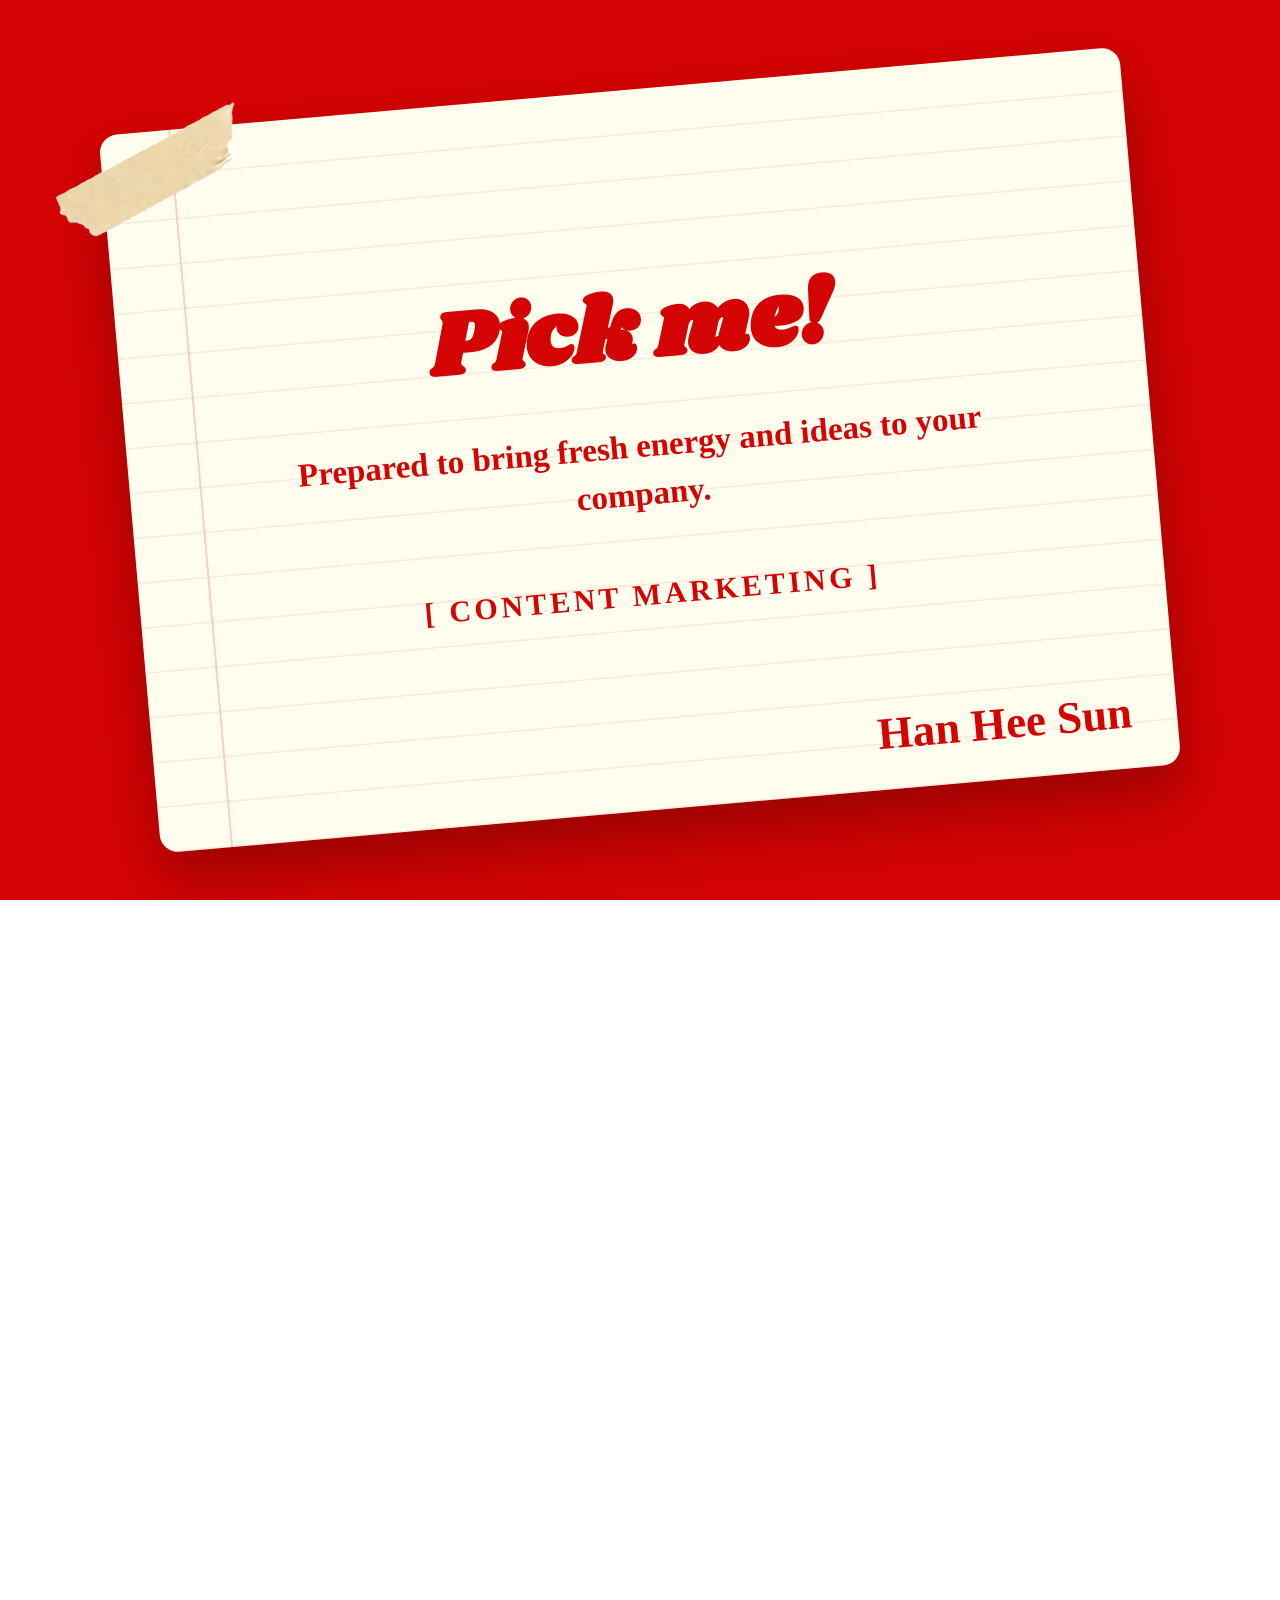
==== commit 73d1cf6a: "Add files via upload" ====
--- a/index.html
+++ b/index.html
@@ -33,17 +33,18 @@
     <link rel="stylesheet" href="https://cdnjs.cloudflare.com/ajax/libs/font-awesome/6.7.2/css/all.min.css">
 
     <link rel="stylesheet" href="css/fullpage.css">
-    <link rel="stylesheet" href="css/style.css">
+    <link rel="stylesheet" href="css/style.css?v=20260924-2">
     <link rel="stylesheet" href="css/profile-editorial.css">
     <link rel="stylesheet" href="css/xband-archive.css">
     <link rel="stylesheet" href="css/cardnews-archive.css">
+    <link rel="stylesheet" href="css/responsive-refinement.css?v=20260924-12">
     <script src="js/cardnews-archive.js" defer></script>
     <script src="js/xband-archive.js" defer></script>
 
     <script src="https://code.jquery.com/jquery-3.7.1.min.js"
         integrity="sha256-/JqT3SQfawRcv/BIHPThkBvs0OEvtFFmqPF/lYI/Cxo=" crossorigin="anonymous"></script>
     <script src="js/fullpage.js"></script>
-    <script src="js/main.js" defer></script>
+    <script src="js/main.js?v=20260924-2" defer></script>
 </head>
 
 <body>
@@ -63,13 +64,13 @@
                 <a href="#">Work</a>
 
                 <ul class="submenu">
-                    <li data-meunanchor="page5"><a href="#page5">Poster Archive</a></li>
-                    <li data-meunanchor="cardnews"><a href="#cardnews">Card News Archive</a></li>
-                    <li data-meunanchor="page6"><a href="#page6">Detail Page Archive</a></li>
-                    <li data-meunanchor="page7"><a href="#page7">Video Archive</a></li>
+                    <li data-meunanchor="page5"><a href="#page5">Card News Archive</a></li>
+                    <li data-meunanchor="page6"><a href="#page6">Album Design Archive</a></li>
+                    <li data-meunanchor="page7"><a href="#page7">Detail Page Archive</a></li>
+                    <li data-meunanchor="page8"><a href="#page8">Video Archive</a></li>
                 </ul>
             </li>
-            <li data-meunanchor="page8"><a href="#page8">Contact</a></li>
+            <li data-meunanchor="page9"><a href="#page9">Contact</a></li>
         </ul>
     </header>
 
@@ -179,7 +180,7 @@
                 <div class="hs-spread">
                     <figure class="hs-portrait"><img src="images/profile-heesun.png" alt="한희선 프로필 사진"><figcaption>MEET THE PERSON BEHIND THE IDEAS <span>↗</span></figcaption></figure>
                     <div class="hs-feature">
-                        <div class="hs-feature-heading"><p>될 때까지 하는</p><h2>아이디어<br>자판기</h2></div>
+                        <div class="hs-feature-heading"><p>될 때까지 하는</p><h2>아이디어 <br>자판기</h2></div>
                         <div class="hs-selection">
                             <p class="hs-pick">PICK ONE <span>나를 표현하는 네 가지 모습 ↓</span></p>
                             <div class="hs-traits">
@@ -202,7 +203,7 @@
                 <div class="left2">
                     <img src="images/이모지.png" alt="미모티콘" class="meme">
                     <p class="p-name">한희선</p>
-                    <p class="p-age">25세 (2002년생)</p>
+                    <p class="p-age">2002년생</p>
                 </div>
 
                 <div class="right2">
@@ -245,44 +246,21 @@
         </section>
 
         <!-- 5번째 섹션 -->
-        <section class="section five">
-
-            <div class="wall">
-                <p class="pj">Project Archive</p>
-            </div>
-
-            <div class="poster-container">
-
-                <div class="poster-group group-1">
-                    <div class="poster-item"><img src="images/poster1.png" alt="포스터 1"></div>
-                    <div class="poster-item"><img src="images/poster2.png" alt="포스터 2"></div>
-                    <div class="poster-item"><img src="images/poster3.png" alt="포스터 3"></div>
-                    <div class="poster-item"><img src="images/poster4.png" alt="포스터 4"></div>
-                </div>
-
-                <!-- JS에서 이미지 경로만 가져오는 용도 -->
-                <div class="poster-group group-2">
-                    <div class="poster-item"><img src="images/poster5.jpg" alt="포스터 5"></div>
-                    <div class="poster-item"><img src="images/poster6.png" alt="포스터 6"></div>
-                    <div class="poster-item"><img src="images/poster7.png" alt="포스터 7"></div>
-                    <div class="poster-item"><img src="images/poster8.png" alt="포스터 8"></div>
-                </div>
-
-                <button id="viewMoreBtn" class="view-more-btn">
-                    View more+
-                </button>
-
-            </div>
-
-
-        </section>
-
-<section class="section cn-archive"><div class="cn-archive-inner"><div class="cn-archive-heading"><span>PROJECT ARCHIVE / CARD NEWS</span><span>HAN HEESUN</span></div><div class="cn-archive-layout"><a class="cn-preview" href="cardnews.html"><img id="cnPreview" src="images/cardnews/card-1.png" alt="청춘st 노래 모음zip 표지"><span>전체 카드뉴스 보기 ↗</span></a><div class="cn-archive-copy"><p>EDITORIAL DESIGN</p><h2>YOUTH<br>ON REPEAT</h2><h3>청춘st 노래 모음zip</h3><p class="cn-summary">지금의 마음에 건네는 다섯 곡.<br>음악의 분위기를 담은 7장의 카드뉴스.</p><div class="cn-pages" aria-label="카드뉴스 미리보기 선택"><button type="button" data-card="1" aria-label="카드뉴스 1장 보기" aria-pressed="true">01</button><button type="button" data-card="2" aria-label="카드뉴스 2장 보기" aria-pressed="false">02</button><button type="button" data-card="3" aria-label="카드뉴스 3장 보기" aria-pressed="false">03</button><button type="button" data-card="4" aria-label="카드뉴스 4장 보기" aria-pressed="false">04</button><button type="button" data-card="5" aria-label="카드뉴스 5장 보기" aria-pressed="false">05</button><button type="button" data-card="6" aria-label="카드뉴스 6장 보기" aria-pressed="false">06</button><button type="button" data-card="7" aria-label="카드뉴스 7장 보기" aria-pressed="false">07</button></div><p id="cnCaption" aria-live="polite">01 / 07 — 표지</p><a class="cn-full-link" href="cardnews.html">프로젝트 자세히 보기 ↗</a></div></div></div></section>
+        <section class="section cn-archive">
+            <div class="cn-archive-inner"><div class="cn-archive-heading"><span>PROJECT ARCHIVE / CARD NEWS</span><span>HAN HEESUN</span></div><div class="cn-archive-layout"><a class="cn-preview" href="cardnews.html"><img id="cnPreview" src="images/cardnews/card-1.png" alt="청춘st 노래 모음zip 표지"><span>전체 카드뉴스 보기 ↗</span></a><div class="cn-archive-copy"><p>EDITORIAL DESIGN</p><h2>YOUTH<br>ON REPEAT</h2><h3>청춘st 노래 모음zip</h3><p class="cn-summary">지금의 마음에 건네는 다섯 곡.<br>음악의 분위기를 담은 7장의 카드뉴스.</p><div class="cn-pages" aria-label="카드뉴스 미리보기 선택"><button type="button" data-card="1" aria-label="카드뉴스 1장 보기" aria-pressed="true">01</button><button type="button" data-card="2" aria-label="카드뉴스 2장 보기" aria-pressed="false">02</button><button type="button" data-card="3" aria-label="카드뉴스 3장 보기" aria-pressed="false">03</button><button type="button" data-card="4" aria-label="카드뉴스 4장 보기" aria-pressed="false">04</button><button type="button" data-card="5" aria-label="카드뉴스 5장 보기" aria-pressed="false">05</button><button type="button" data-card="6" aria-label="카드뉴스 6장 보기" aria-pressed="false">06</button><button type="button" data-card="7" aria-label="카드뉴스 7장 보기" aria-pressed="false">07</button></div><p id="cnCaption" aria-live="polite">01 / 07 — 표지</p><a class="cn-full-link" href="cardnews.html">프로젝트 자세히 보기 ↗</a><p class="cn-photo-credit">이 카드뉴스에 사용된 모든 이미지는 직접 촬영한 사진입니다.</p></div></div></div>
+        </section>
+
+        <section class="section five album-archive">
+            <div class="impulse-entry">
+                <a class="impulse-entry-art" href="impulse.html" aria-label="IMPULSE 카세트 앨범 기획안 보기"><img src="images/impulse-components.png" alt="IMPULSE 카세트 앨범 구성품"><span>VIEW PROJECT ↗</span></a>
+                <div class="impulse-entry-copy"><p class="impulse-entry-kicker">ALBUM PACKAGE / 01</p><h2>IMPULSE</h2><h3>CASSETTE TAPE EDITION</h3><p>디지털 앨범을 아날로그 카세트 패키지로 재해석한<br>개인 콘셉트 프로젝트입니다.</p><p class="impulse-entry-meta">Art Direction · Graphic Design · Package Design</p><a href="impulse.html">프로젝트 기획안 보기 ↗</a></div>
+            </div>
+        </section>
         <!-- 6번째 섹션 -->
         <section class="section six">
 
-            <div class="wall">
-                <p class="pj">Project Archive</p>
+            <div class="wall project-archive-wall">
+                <p class="pj">PROJECT ARCHIVE</p>
             </div>
 
             <div class="xa-switch" aria-label="프로젝트 선택"><button type="button" data-project="xband" aria-pressed="true">01 / X-BAND</button><button type="button" data-project="honey" aria-pressed="false">02 / 밀향 스틱꿀</button></div>
@@ -291,8 +269,8 @@
 
                 <div class="dp">
 
-                    <div class="screen">
-                        <img src="images/자연과양봉_상세페이지.png" alt="밀향 스틱꿀 상세페이지">
+                    <div class="screen" tabindex="0" role="region" aria-label="밀향 상세페이지, 안에서 스크롤하여 보기">
+                        <img src="images/honey-detail-heesun.png" alt="밀향 스틱꿀 상세페이지">
                     </div>
 
                     <img src="images/phone.png" alt="휴대폰 목업" class="frame">
@@ -335,7 +313,7 @@
                         제품의 특징과 구매 포인트를 효과적으로 전달했습니다.
                     </p>
 
-                    <a href="자연과양봉_상세페이지.pdf" target="_blank" class="pdf-btn">
+                    <a href="자연과양봉_상세페이지 한희선.pdf" target="_blank" class="pdf-btn">
                         VIEW PDF ↗
                     </a>
 
@@ -354,16 +332,15 @@
                         <iframe id="mainVideo" src="https://www.youtube.com/embed/bBtL84IYyoA" referrerpolicy="strict-origin-when-cross-origin" title="X-BAND 응원봉 광고 티저" frameborder="0" allow="accelerometer; autoplay; clipboard-write; encrypted-media; gyroscope; picture-in-picture; web-share" allowfullscreen></iframe>
                     </div></div>
                     <div class="video-info">
-                        <span class="category">VIDEO PROJECT</span><h2 id="videoTitle">X-BAND / 광고 티저</h2>
+                        <span class="category">VIDEO PROJECT</span><h2 id="videoTitle">X-BAND / 광고 티저</h2>
                         <p class="tool" id="videoTool">응원봉 리디자인 · Advertising Teaser</p><p id="videop">손목에서 시작되는 새로운 응원의 신호.</p><a class="xa-video-link" href="xband.html#film">X-BAND 기획안과 상세페이지 보기 ↗</a><a class="xa-video-link" href="https://youtu.be/bBtL84IYyoA" target="_blank" rel="noopener">YouTube에서 티저 보기 ↗</a>
                     </div>
                 </div>
                 <div class="video-list">
-                    <div class="video-item active" role="button" tabindex="0" data-video="https://www.youtube.com/embed/bBtL84IYyoA" data-title="X-BAND / 광고 티저" data-tool="응원봉 리디자인 · Advertising Teaser" data-desc="손목에서 시작되는 새로운 응원의 신호."><img src="https://i.ytimg.com/vi/bBtL84IYyoA/hqdefault.jpg" alt="X-BAND 광고 티저"><span>X-BAND / 광고 티저</span></div>
-                    <div class="video-item" role="button" tabindex="0" data-video="https://www.youtube.com/embed/X9EnyRUBmFs" data-title="PLAYLIST" data-tool="PLAYLIST VIDEO" data-desc="직접 제작한 플레이리스트 영상입니다."><img src="https://i.ytimg.com/vi/X9EnyRUBmFs/hqdefault.jpg" alt="PLAYLIST" loading="lazy"><span>PLAYLIST</span></div>
-                    <div class="video-item" role="button" tabindex="0" data-video="https://www.youtube.com/embed/qImDwBh0MFA" data-title="라이브 방송 편집" data-tool="LIVE VIDEO EDITING" data-desc="라이브 방송 편집 작업물입니다."><img src="https://i.ytimg.com/vi/qImDwBh0MFA/hqdefault.jpg" alt="라이브 방송 편집 영상" loading="lazy"><span>라이브 방송 편집</span></div>
-                    <div class="video-item" data-video="https://www.youtube.com/embed/XTbYKHR--H4" data-title="Brand Film" data-tool="Premiere Pro · Blender" data-desc="브랜드 필름 작업이 들어갈 자리입니다."><img src="https://i.ytimg.com/vi/XTbYKHR--H4/hqdefault.jpg" alt="Brand Film"><span>Brand Film</span></div>
-                    <div class="video-item" data-video="https://www.youtube.com/embed/XTbYKHR--H4" data-title="Short Form" data-tool="Premiere Pro" data-desc="숏폼 콘텐츠 작업이 들어갈 자리입니다."><img src="https://i.ytimg.com/vi/XTbYKHR--H4/hqdefault.jpg" alt="Short Form"><span>Short Form</span></div>
+                    <div class="video-item active" role="button" tabindex="0" data-video="https://www.youtube.com/embed/bBtL84IYyoA" data-title="X-BAND / 광고 티저" data-tool="Blender · After Effects · Premiere Pro · AI" data-desc="손목에서 시작되는 새로운 응원의 신호."><img src="https://i.ytimg.com/vi/bBtL84IYyoA/hqdefault.jpg" alt="X-BAND 광고 티저"><span>X-BAND / 광고 티저</span></div>
+                    <div class="video-item" role="button" tabindex="0" data-video="https://www.youtube.com/embed/X9EnyRUBmFs" data-title="PLAYLIST" data-tool="Photoshop · Premiere Pro" data-desc="직접 제작한 플레이리스트 영상입니다."><img src="https://i.ytimg.com/vi/X9EnyRUBmFs/hqdefault.jpg" alt="PLAYLIST" loading="lazy"><span>PLAYLIST</span></div>
+                    <div class="video-item" role="button" tabindex="0" data-video="https://www.youtube.com/embed/qImDwBh0MFA" data-title="라이브 방송 편집" data-tool="Illustrator · Photoshop · After Effects · Premiere Pro" data-desc="라이브 방송 편집 작업물입니다."><img src="https://i.ytimg.com/vi/qImDwBh0MFA/hqdefault.jpg" alt="라이브 방송 편집 영상" loading="lazy"><span>라이브 방송 편집</span></div>
+                    <div class="video-item" data-video="https://www.youtube.com/shorts/igFnDTV1Lus" data-title="MOVING POSTER" data-tool="Photoshop · After Effects · Premiere Pro · AI" data-desc="앨범 프로모션 무빙포스터 제작물입니다."><img src="https://i.ytimg.com/vi/igFnDTV1Lus/hqdefault.jpg" alt="MOVING POSTER"><span>MOVING POSTER</span></div>
                 </div>
             </div>
         </section>
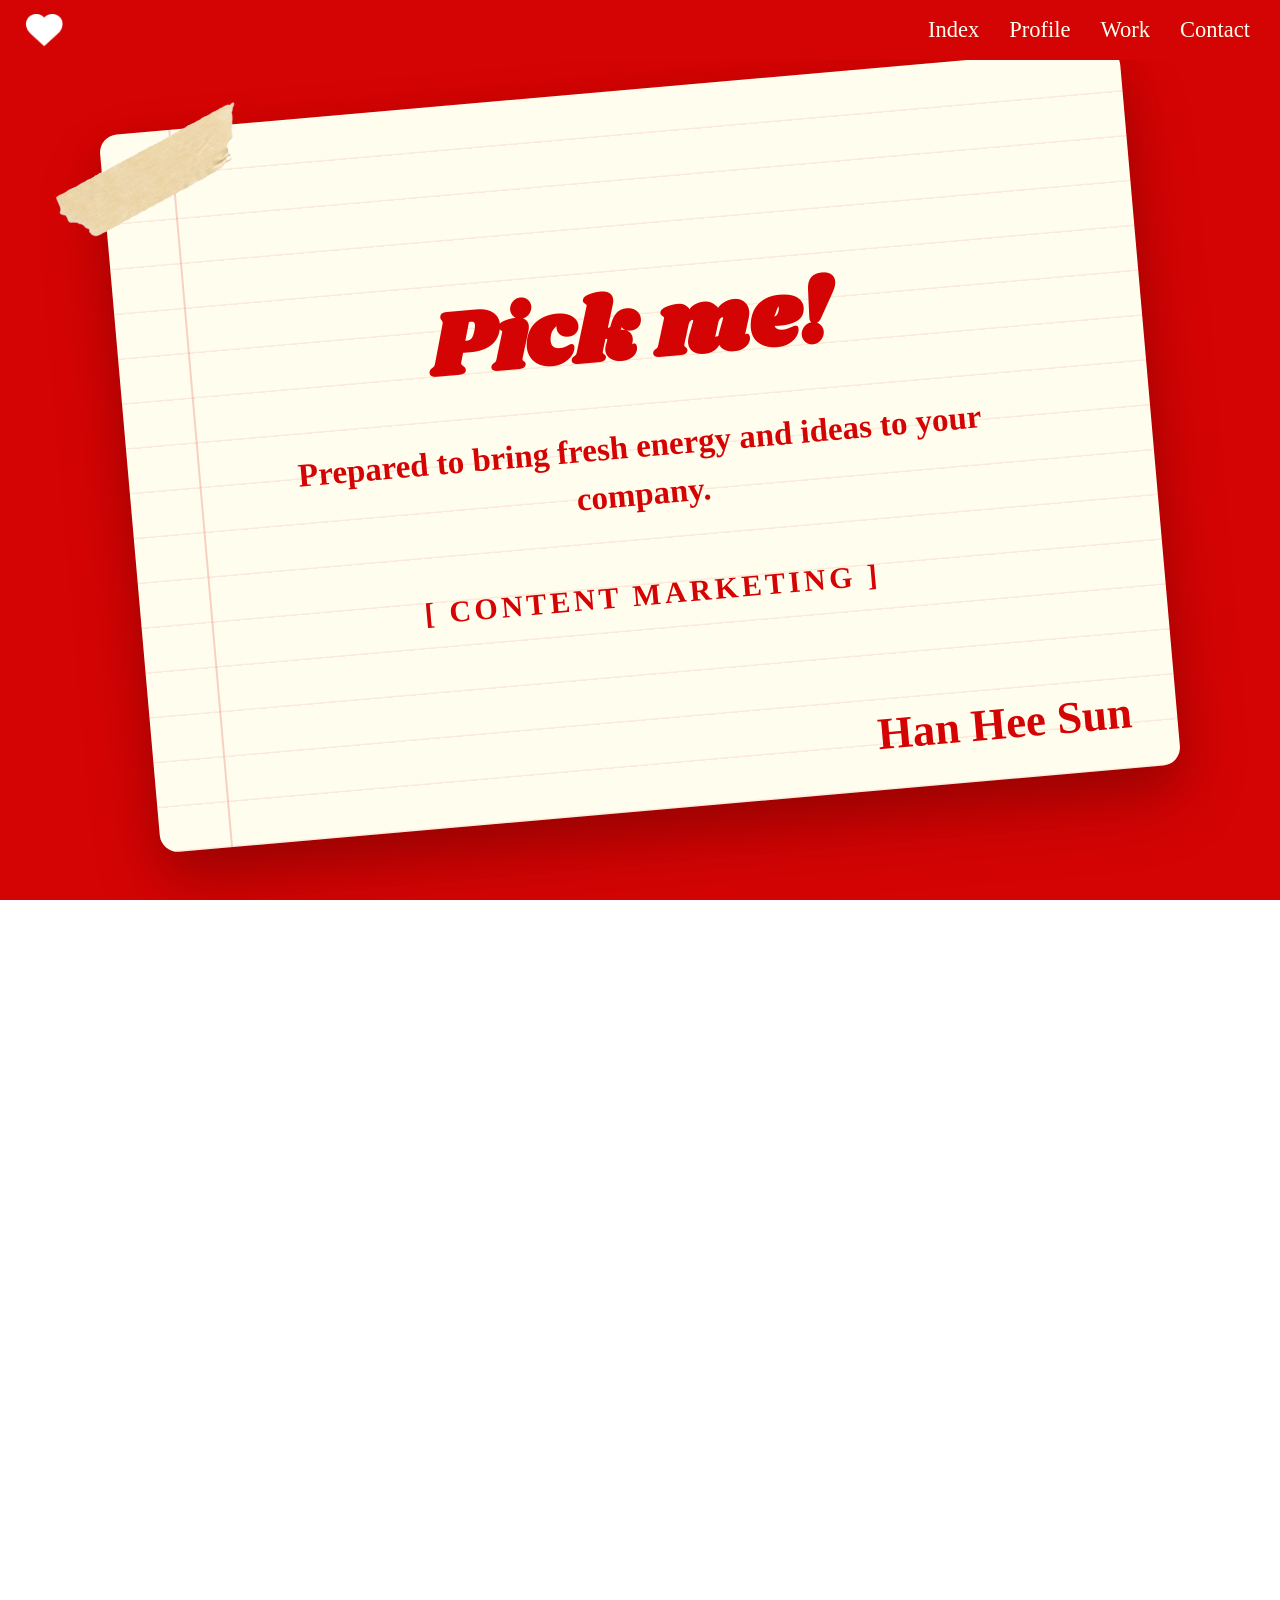
==== commit 39bd908f: "Add files via upload" ====
--- a/index.html
+++ b/index.html
@@ -270,7 +270,7 @@
                 <div class="dp">
 
                     <div class="screen" tabindex="0" role="region" aria-label="밀향 상세페이지, 안에서 스크롤하여 보기">
-                        <img src="images/honey-detail-heesun.png" alt="밀향 스틱꿀 상세페이지">
+                        <img src="images/자연과양봉_상세페이지 한희선.png" alt="밀향 스틱꿀 상세페이지">
                     </div>
 
                     <img src="images/phone.png" alt="휴대폰 목업" class="frame">
--- a/css/style.css
+++ b/css/style.css
@@ -3550,3 +3550,13 @@
 @media(max-width:768px){
     .idea-vending{min-height:336px;margin:18px auto 28px;padding:12px 65px 14px 12px;border-width:5px;border-radius:22px;box-shadow:7px 8px 0 #3e0b0b}.idea-vending:before{right:9px;top:52px;bottom:14px;width:43px;border-width:2px;border-radius:9px}.idea-vending:after{bottom:-22px;font-size:.43rem}.vending-top{height:23px;font-size:.53rem;padding-bottom:6px}.vending-window{min-height:63px;border-width:3px}.vending-window:before{top:5px;left:8px;font-size:.32rem}.vending-window p{font-size:.96rem;margin-top:8px}.vending-controls{gap:6px;margin:9px 0}.vending-controls button{min-height:72px;padding:32px 0 7px;border-width:2px;font-size:.68rem}.vending-controls button:before{top:9px;width:24px;height:24px;font-size:.34rem}.vending-coin{right:10px;top:67px;width:34px;font-size:.33rem;gap:4px}.vending-coin i{width:20px;height:4px}.vending-coin b{width:18px;height:18px}.vending-tray i{height:19px;border-width:3px}
 }
+
+/* About section desktop layout: keep the spread centered and match the reference composition. */
+@media(min-width:1025px){
+    .section.four .box2{width:min(1350px,calc(100% - 96px));padding:0;align-items:flex-start;gap:6%;}
+    .four .left2{width:40%;margin:0;}
+    .four .meme{width:min(100%,470px);}
+    .four .right2{width:54%;margin-top:0;}
+    .four .info h2{font-size:clamp(30px,2.1vw,34px);line-height:1.2;}
+    .four .edu-row,.four .skill li{font-size:clamp(22px,1.7vw,26px);line-height:1.45;}
+}
--- a/css/cardnews-archive.css
+++ b/css/cardnews-archive.css
@@ -1 +1,2 @@
-.cn-archive{background:#fffdee;color:#d50404;font-family:Pretendard,Arial,sans-serif}.cn-archive-inner{width:min(1220px,88%);margin:auto;padding:75px 0 35px}.cn-archive-heading{display:flex;justify-content:space-between;border-bottom:1px solid #d50404;padding-bottom:12px;margin-bottom:28px;font-size:11px;letter-spacing:.1em}.cn-archive-layout{display:grid;grid-template-columns:minmax(0,1fr) minmax(0,1fr);gap:7%;align-items:center}.cn-preview{display:block;max-width:min(100%,55vh);justify-self:center;width:100%;color:inherit}.cn-preview img{display:block;width:100%;aspect-ratio:1;object-fit:contain}.cn-preview>span{display:block;border-bottom:1px solid #d50404;padding:12px 0;font-size:12px}.cn-archive-copy>p:first-child{font-size:11px;letter-spacing:.12em;margin:0 0 16px}.cn-archive-copy h2{font-size:clamp(40px,5.8vw,80px);line-height:.96;letter-spacing:-.06em;margin:0 0 22px}.cn-archive-copy h3{font-size:clamp(20px,2.1vw,30px);margin:0 0 18px;letter-spacing:-.04em}.cn-summary{font-size:15px;line-height:1.8;color:#302620}.cn-pages{display:flex;flex-wrap:wrap;gap:8px;margin-top:25px}.cn-pages button{border:1px solid #d50404;background:transparent;color:#d50404;min-width:36px;min-height:36px;cursor:pointer;font:inherit;font-size:12px}.cn-pages button[aria-pressed=true],.cn-pages button:hover{background:#d50404;color:#fffdee}.cn-pages button:focus-visible{outline:2px solid #d50404;outline-offset:3px}#cnCaption{font-size:12px;line-height:1.5;min-height:18px;margin:14px 0 22px}.cn-full-link{display:inline-block;border-bottom:1px solid #d50404;padding-bottom:8px;font-size:14px}@media(max-width:800px){.cn-archive-inner{width:88%;padding:80px 0 50px}.cn-archive-layout{grid-template-columns:1fr;gap:28px}.cn-preview{max-width:400px}.cn-archive-heading{font-size:9px}.cn-archive-copy h2{font-size:clamp(44px,11vw,70px)}.cn-pages{margin-top:20px}.cn-summary{font-size:14px}}@media(min-width:801px) and (max-height:650px){.cn-archive-inner{padding-top:60px}.cn-archive-heading{margin-bottom:18px}.cn-archive-copy h2{font-size:44px}.cn-archive-copy h3{font-size:22px;margin-bottom:10px}.cn-pages{margin-top:12px}.cn-summary{font-size:13px}}+.cn-archive{background:#fffdee;color:#d50404;font-family:Pretendard,Arial,sans-serif}.cn-archive-inner{width:min(1220px,88%);margin:auto;padding:75px 0 35px}.cn-archive-heading{display:flex;justify-content:space-between;border-bottom:1px solid #d50404;padding-bottom:12px;margin-bottom:28px;font-size:11px;letter-spacing:.1em}.cn-archive-layout{display:grid;grid-template-columns:minmax(0,1fr) minmax(0,1fr);gap:7%;align-items:center}.cn-preview{display:block;max-width:min(100%,55vh);justify-self:center;width:100%;color:inherit}.cn-preview img{display:block;width:100%;aspect-ratio:1;object-fit:contain}.cn-preview>span{display:block;border-bottom:1px solid #d50404;padding:12px 0;font-size:12px}.cn-archive-copy>p:first-child{font-size:11px;letter-spacing:.12em;margin:0 0 16px}.cn-archive-copy h2{font-size:clamp(40px,5.8vw,80px);line-height:.96;letter-spacing:-.06em;margin:0 0 22px}.cn-archive-copy h3{font-size:clamp(20px,2.1vw,30px);margin:0 0 18px;letter-spacing:-.04em}.cn-summary{font-size:15px;line-height:1.8;color:#302620}.cn-pages{display:flex;flex-wrap:wrap;gap:8px;margin-top:25px}.cn-pages button{border:1px solid #d50404;background:transparent;color:#d50404;min-width:36px;min-height:36px;cursor:pointer;font:inherit;font-size:12px}.cn-pages button[aria-pressed=true],.cn-pages button:hover{background:#d50404;color:#fffdee}.cn-pages button:focus-visible{outline:2px solid #d50404;outline-offset:3px}#cnCaption{font-size:12px;line-height:1.5;min-height:18px;margin:14px 0 22px}.cn-full-link{display:inline-block;border-bottom:1px solid #d50404;padding-bottom:8px;font-size:14px}@media(max-width:800px){.cn-archive-inner{width:88%;padding:80px 0 50px}.cn-archive-layout{grid-template-columns:1fr;gap:28px}.cn-preview{max-width:400px}.cn-archive-heading{font-size:9px}.cn-archive-copy h2{font-size:clamp(44px,11vw,70px)}.cn-pages{margin-top:20px}.cn-summary{font-size:14px}}@media(min-width:801px) and (max-height:650px){.cn-archive-inner{padding-top:60px}.cn-archive-heading{margin-bottom:18px}.cn-archive-copy h2{font-size:44px}.cn-archive-copy h3{font-size:22px;margin-bottom:10px}.cn-pages{margin-top:12px}.cn-summary{font-size:13px}}
+.cn-archive-copy .cn-photo-credit{margin:16px 0 0;font-size:13px;line-height:1.7;color:#51453d;word-break:keep-all;overflow-wrap:break-word}
--- a/css/responsive-refinement.css
+++ b/css/responsive-refinement.css
@@ -0,0 +1,210 @@
+/* Archive layout: reserve the rail once, then center inside the remaining space. */
+.section.editorial-profile {width:100%;margin:0;min-height:0;display:table;grid-template-columns:none}
+.six,.seven {--rail:80px;--gutter:clamp(28px,4vw,72px)}
+.six .fp-tableCell,.seven .fp-tableCell {padding:90px var(--gutter) 36px calc(var(--rail) + var(--gutter))}
+.six .fp-tableCell {display:flex;flex-direction:column;justify-content:center;gap:28px}
+.six .xa-switch {position:static;flex-shrink:0;width:100%;max-width:1380px;margin:0 auto;gap:24px}
+.xa-switch button {min-height:44px}
+.six .xa-feature {width:100%;max-width:1380px;height:auto;margin:auto;flex:1;grid-template-columns:minmax(0,1.35fr) minmax(150px,.55fr) minmax(0,.8fr);gap:clamp(20px,2.5vw,44px);padding:0}
+.xa-phone-preview {width:min(100%,25vh);justify-self:center}
+.six .archive-wrap {width:100%;max-width:1100px;height:auto;flex:1;margin:0 auto;gap:clamp(32px,6vw,100px)}
+.six .dp {width:min(48%,65vh);max-width:500px;flex-shrink:0}
+.six .project-info {min-width:0;max-width:470px}
+.seven .main-content {width:100%;max-width:1500px;margin:0 auto}
+.seven .video-container {width:100%;margin:0;display:grid;grid-template-columns:minmax(0,1.85fr) minmax(300px,1fr);gap:clamp(24px,3.5vw,60px);align-items:center}
+.seven .video-main,.seven .video-info {width:100%;min-width:0;text-align:left}
+.seven .video-info h2 {font-size:clamp(26px,2.5vw,42px);word-break:keep-all;overflow-wrap:normal;line-height:1.25}
+.seven .video-info .tool {font-size:16px;line-height:1.6;margin-bottom:22px}
+.seven .xa-video-link {display:table;margin:12px 0 0;font-size:13px;line-height:1.6}
+.seven .video-list {width:100%;display:grid;grid-template-columns:repeat(4,minmax(0,1fr));gap:20px;margin:28px 0 0}
+.seven .video-item,.seven .video-item:last-child {width:100%;grid-column:auto;min-width:0}
+.seven .video-item span {font-size:14px;line-height:1.4;word-break:keep-all;margin-top:10px}
+.section.four .box2 {max-width:1350px;gap:5%;padding:0}
+.four .left2 {width:38%;flex-shrink:1}.four .meme {width:min(100%,380px)}
+.four .right2 {width:57%;min-width:0;flex-shrink:1;margin-top:0}
+.four .info {margin-bottom:28px}.four .info h2 {font-size:28px;margin-bottom:18px}
+.four .edu-row,.four .skill li {font-size:18px}.four .skill {gap:40px}
+.four .edu .date {width:140px;flex-shrink:0;margin-right:18px}
+@media(min-width:1025px) and (max-height:760px) {
+ .seven .video-container {grid-template-columns:minmax(0,1.65fr) minmax(300px,1fr)}
+ .seven .video-main {max-width:calc((100vh - 250px)*1.7778);justify-self:center}
+ .seven .video-list {max-width:1100px;margin:22px auto 0}
+ .seven .video-item img {max-height:105px;object-fit:cover}
+ .six .fp-tableCell {padding-top:76px;padding-bottom:20px;gap:12px}
+ .six .xa-image {max-width:calc((100vh - 190px)*1.48);justify-self:center}
+ .six .project-desc {margin-bottom:20px}
+}
+/* Tablets and phones use normal document flow, never viewport-sized sections. */
+@media(max-width:1024px) {
+ html,body {height:auto!important;overflow-y:auto!important}
+ #pf {height:auto!important;transform:none!important;touch-action:pan-y}
+ #pf>.section,#pf>.section>.fp-tableCell {height:auto!important;min-height:0!important;display:block;float:none}
+ #pf>.section {padding:48px 24px;scroll-margin-top:64px}
+ #pf>.second {display:none!important}
+ header,header.on {top:0;height:56px;padding:0 20px;z-index:100}
+ header .meun {font-size:15px;gap:18px} header .ht {width:28px;height:auto}
+ header .submenu {background:#d50404} header .submenu a {color:#fffdee}
+ #pf>.first {padding:96px 28px 52px}
+ .first .paper,.first .paper:hover {position:relative;inset:auto;width:100%;height:auto;min-height:0;margin:0;transform:rotate(-3deg);border-radius:14px}
+ .first .paper-inner {padding:54px 24px 32px;height:auto;gap:28px}
+ .first h1 {font-size:clamp(52px,12vw,88px);line-height:1.15}
+ .first .ps {display:block;font-size:clamp(16px,3vw,23px);line-height:1.5;margin:24px 0;max-width:380px}
+ .first .job {font-size:clamp(12px,2.6vw,18px);letter-spacing:.07em;margin:0}
+ .first .name {position:static;align-self:flex-end;font-size:20px;line-height:1.4;margin:12px 0 0}
+ .first .paper:after,.contact-paper:after {left:22px}
+ .first .tape {width:26%;max-width:120px;top:-12px;left:-15px}
+ #pf>.editorial-profile {padding:0!important;width:100%}
+ .editorial-profile .hs-editorial {width:100%;padding:40px 24px}
+ .hs-spread {grid-template-columns:minmax(0,.8fr) minmax(0,1fr);gap:28px}
+ .hs-portrait {width:100%;max-width:380px}
+ .hs-feature-heading>h2 {font-size:clamp(38px,6vw,62px)}
+ .hs-traits>button>img {width:clamp(42px,6vw,70px);height:clamp(42px,6vw,70px)}
+ .hs-pick {flex-wrap:wrap;gap:6px}
+ .section.four h1 {font-size:36px;padding:0;margin:0 0 28px}
+ .section.four .box2 {position:static;transform:none;width:100%;gap:32px;margin:0;align-items:center}
+ .four .p-name {font-size:26px}.four .p-age {font-size:17px}
+ .four .edu-row {flex-direction:column;gap:6px}.four .edu .date {width:auto}
+ .four .info:last-child {margin-bottom:0}
+ .section .wall,.section.seven .wall {display:block;position:static;width:100%;height:auto;margin:0 0 24px;box-shadow:none}
+ .section .wall .pj,.section.seven .wall .pj {position:static;transform:none;font-size:28px;line-height:1.2;white-space:normal}
+ .section.five .poster-container {position:static;transform:none;width:100%;margin:0;overflow:visible}
+ .section.five .poster-group {display:grid;grid-template-columns:repeat(2,minmax(0,1fr));gap:18px}
+ .section.five .group-2 {display:none}.section.five .poster-item {width:100%;border-radius:12px}
+ .view-more-btn {margin:28px 0 0}
+ .cn-archive-inner {width:100%;padding:0}.cn-archive-layout {gap:28px}.cn-preview {max-width:380px}
+ .six .fp-tableCell,.seven .fp-tableCell {padding:0}
+ .six .xa-switch {margin:0 0 28px;gap:24px}
+ .six .xa-feature {grid-template-columns:minmax(0,1fr) minmax(0,1fr);gap:28px;align-items:center}
+ .xa-image {grid-column:1/-1;max-width:660px;justify-self:center;order:0}
+ .xa-phone-preview {width:min(250px,100%);order:0;justify-self:center}
+ .xa-copy {order:0}.xa-copy h2 {font-size:44px}.xa-copy h3 {font-size:26px}
+ .six .archive-wrap {margin:0;gap:28px;flex-direction:row;align-items:center}
+ .six .dp {width:48%;max-width:430px}.six .project-info {width:100%;text-align:left}
+ .project-detail {justify-content:flex-start;gap:22px}.project-desc {margin-bottom:24px}
+ .pdf-btn {width:auto;min-width:160px;margin:0;padding:0 20px}
+ .seven .video-container {grid-template-columns:1fr;gap:24px}
+ .seven .video-info h2 {font-size:32px}.seven .video-info #videop {font-size:16px}
+ .seven .video-list {grid-template-columns:repeat(3,minmax(0,1fr));gap:20px 14px;margin-top:28px}
+ #pf>.end {padding:52px 24px 32px}
+ .contact-paper,.contact-paper:hover {position:relative;inset:auto;transform:none;width:100%;height:auto;min-height:0;margin:0}
+ .contact-paper .paper-inner {height:auto;padding:100px 22px 36px}
+ .contact-paper .stamp {width:64px;right:20px;top:18px}
+ .contact-paper .tape {width:100px;left:-10px;top:-10px}
+ .hire {font-size:clamp(20px,4vw,30px);line-height:1.3}
+ .hire span {font-size:clamp(42px,9vw,68px);margin-top:10px;letter-spacing:-2px}
+ .end-btn {margin-top:26px;gap:16px;width:100%}
+ .end-btn button {width:120px;height:46px;font-size:20px;border-width:2px}
+ .contact-bar {position:static;transform:none;width:100%;margin:28px 0 0;display:flex;flex-wrap:wrap;justify-content:center;gap:16px 24px}
+ .contact-bar a {font-size:14px;overflow-wrap:anywhere}
+ #pf>.footer-section {padding:22px 16px}.copyright {padding:0;flex-wrap:wrap;justify-content:center}
+ .top-btn {width:42px;height:42px;right:12px;bottom:12px}
+ .poster-popup,.contact-popup {max-height:85svh;overflow-y:auto;overscroll-behavior:contain}
+}
+@media(max-width:600px) {
+ header {padding-inline:16px}header .meun {gap:14px;font-size:14px}
+ #pf>.section {padding:36px 20px}
+ #pf>.first {padding:88px 24px 42px}
+ .first .paper-inner {padding:48px 22px 26px;gap:18px}
+ .first .ps {max-width:250px}.first .name {font-size:18px}
+ .hs-spread {grid-template-columns:1fr;gap:24px}
+ .hs-portrait {width:min(100%,290px);margin:auto}
+ .hs-feature-heading>h2 {font-size:clamp(40px,10vw,58px)}
+ .hs-feature-heading>h2 br {display:none}.hs-feature {gap:22px}
+ .hs-traits>button>img {width:clamp(44px,13vw,68px);height:clamp(44px,13vw,68px)}
+ .hs-traits>button>span:last-child {font-size:10px;letter-spacing:.02em}
+ .section.four .box2 {flex-direction:column;gap:28px}
+ .four .left2,.four .right2 {width:100%;margin:0}.four .meme {width:190px;margin-bottom:14px}
+ .four .info h2 {font-size:25px}.four .edu-row,.four .skill li {font-size:16px}
+ .cn-archive-layout {grid-template-columns:1fr}.cn-archive-copy h2 {font-size:48px}
+ .cn-archive-heading {gap:12px;font-size:9px}.cn-archive-heading span:last-child {white-space:nowrap}
+ .six .xa-feature {grid-template-columns:1fr}
+ .xa-image {grid-column:auto;order:0}.xa-copy {order:1}.xa-phone-preview {order:2;width:230px}
+ .six .archive-wrap {flex-direction:column;gap:24px}
+ .six .dp {width:min(100%,420px);max-width:100%}
+ .six .project-info {max-width:none}.project-title {font-size:32px}.archive-num {font-size:14px}
+ .project-desc br {display:none}.project-desc {font-size:15px;line-height:1.8}
+ .seven .video-info h2 {font-size:clamp(24px,6.6vw,32px)}
+ .seven .video-list {grid-template-columns:repeat(2,minmax(0,1fr))}
+ .seven .video-item span {font-size:13px}
+ .contact-bar {flex-direction:column;align-items:center;gap:14px}
+ .poster-popup {width:calc(100% - 32px);padding:46px 20px 24px}
+ .poster-wrap {flex-direction:column;gap:24px}.poster-left {width:100%;max-width:250px}.poster-right {width:100%}
+}
+/* Honey uses a fitted shell so transparent image margins cannot distort its size. */
+.six .dp {width:min(250px,27vh);aspect-ratio:1/2.06;padding:8px;border:2px solid #999;border-radius:34px;background:#151515;box-shadow:inset 0 0 0 2px #333;filter:none;overflow:hidden}
+.six .dp:hover {transform:none;filter:none}
+.six .dp .frame {display:none}
+.six .dp .screen {position:static;width:100%;height:100%;border-radius:24px;overflow-y:auto;overscroll-behavior:contain}
+.six .dp:after {content:"";position:absolute;top:13px;left:50%;transform:translateX(-50%);width:32%;height:14px;background:#111;border-radius:20px;pointer-events:none;z-index:3}
+.six .screen:after {display:none}
+@media(max-width:1024px){.six .dp {width:250px;max-width:100%}header:not(.on) {top:0!important}}
+@media(max-width:600px){.six .dp {width:230px}.six .archive-wrap {align-items:center}}
+.six .archive-wrap {padding:0}
+@media(max-width:1024px){header {display:flex!important}.section .submenu {z-index:101}.section.end .contact-bar {padding:0}}
+@media(max-width:1024px){.end-btn{flex-direction:row}.copyright .name{font-size:16px}.copyright .copy{font-size:11px}}
+
+/* IMPULSE album archive */
+.album-archive .wall .pj{max-width:100%;}
+.album-feature{width:min(1180px,86vw);margin:0 auto;display:grid;grid-template-columns:minmax(280px,1.05fr) minmax(280px,.95fr);gap:clamp(42px,7vw,110px);align-items:center}
+.album-art-card{background:#f7f0e4;padding:clamp(12px,1.5vw,22px);box-shadow:10px 14px 0 rgba(23,23,23,.12);transform:rotate(-2deg)}
+.album-art-card a{display:block;position:relative;color:#181818;text-decoration:none}
+.album-art-card img{display:block;width:100%;height:min(56vh,640px);object-fit:contain;background:#eee5d7}
+.album-art-card span{display:block;padding:11px 2px 0;font-size:11px;letter-spacing:.14em}
+.album-copy{color:#f7f0e4}.album-kicker{font-size:11px;letter-spacing:.16em;margin:0 0 18px}.album-copy h2{font-family:'Cormorant Garamond',serif;font-size:clamp(56px,8vw,118px);line-height:.78;margin:0 0 18px;letter-spacing:.02em}.album-copy h3{font-size:clamp(18px,2vw,28px);font-weight:500;margin:0 0 30px}.album-copy>p:not(.album-kicker):not(.album-note){font-size:clamp(15px,1.35vw,20px);line-height:1.75;margin:0 0 24px}.album-note{font-size:12px;letter-spacing:.08em;opacity:.72;margin:0 0 30px}.album-view{display:inline-block;color:#f7f0e4;border-bottom:1px solid currentColor;padding-bottom:7px;font-size:13px;letter-spacing:.1em;text-decoration:none}.album-view:hover,.album-art-card a:hover span{opacity:.65}
+.four .edu-row,.four .skill li{font-size:clamp(18px,1.5vw,22px)}
+@media(min-width:1025px){
+ .section.four .box2{width:min(1350px,calc(100% - 96px));gap:6%;align-items:flex-end;transform:translate(-50%,-50%)}
+ .four .left2{width:40%;margin-top:0}
+ .four .meme{width:min(100%,470px)}
+ .four .right2{width:54%;margin-top:90px}
+ .four .edu .date{width:170px;margin-right:18px;white-space:nowrap}
+ .four .right2 .info:first-child{position:relative;top:-45px}
+ .four .info h2{font-size:clamp(30px,2.1vw,34px);line-height:1.2}
+ .four .edu-row,.four .skill li{font-size:clamp(22px,1.7vw,26px);line-height:1.45}
+ .four .edu{gap:1.35rem}
+ .four .skill ul{gap:.9rem}
+}
+@media(max-width:1024px){.album-feature{width:calc(100% - 40px);grid-template-columns:1fr;gap:28px;padding:24px 0}.album-art-card{max-width:560px;margin:auto}.album-art-card img{height:auto;max-height:58svh}.album-copy{text-align:center}.album-copy h2{font-size:clamp(52px,14vw,88px)}.album-copy h3{margin-bottom:18px}.album-copy>p:not(.album-kicker):not(.album-note){font-size:16px}.four .edu-row,.four .skill li{font-size:18px}}
+@media(max-width:600px){.album-feature{width:calc(100% - 28px);padding:18px 0}.album-art-card{padding:9px}.album-art-card span{font-size:9px}.album-copy h2{font-size:60px}.album-copy h3{font-size:18px}.album-copy>p:not(.album-kicker):not(.album-note){font-size:15px;line-height:1.6}.album-note{font-size:10px}.four .edu-row,.four .skill li{font-size:16px}}
+
+/* IMPULSE album case study */
+.section.five.album-archive{height:100vh!important;min-height:100vh!important;background:#d50404;color:#fffdee;overflow:hidden}
+.section.five.album-archive>.fp-tableCell{height:100vh!important;min-height:100vh!important;overflow:hidden}
+.album-archive .wall{background:#d50404;color:#fffdee}
+.album-archive .wall .pj{color:#fffdee}
+@media(min-width:1025px){.album-archive>.wall{left:0;top:0;width:80px;height:100%;z-index:20;overflow:visible}.album-archive>.wall .pj{left:40px;top:50%;transform:translate(-50%,-50%) rotate(-90deg);white-space:nowrap}.album-case{width:calc(100% - 80px);margin-left:80px;margin-right:0}}
+.album-case{width:min(1220px,calc(100% - 150px));height:100vh;min-height:100vh;box-sizing:border-box;margin:0 auto;overflow:hidden;padding:82px 0 55px}
+.album-case-hero{height:calc(100vh - 137px);min-height:0;box-sizing:border-box;display:flex;flex-direction:column;justify-content:center;padding:35px 5vw;border-bottom:1px solid rgba(255,254,238,.45)}
+.album-hero-layout{display:grid;grid-template-columns:1fr .72fr;gap:7%;align-items:center}.album-plan-trigger{display:block;color:#fffdee;text-decoration:none}.album-plan-trigger img{display:block;width:100%;height:390px;object-fit:contain;background:#f0ede7;padding:12px;transition:transform .35s ease}.album-plan-trigger:hover img{transform:scale(1.035)}.album-plan-trigger span{display:block;margin-top:14px;font-size:11px;letter-spacing:.14em;border-bottom:1px solid rgba(255,254,238,.65);padding-bottom:10px}
+.album-case-hero h1{margin:12px 0 18px;font-family:Georgia,serif;font-size:clamp(58px,8vw,132px);line-height:.86;letter-spacing:-.07em;color:#fffdee}
+.album-case-hero .album-kicker,.case-index{font-size:12px;letter-spacing:.16em;font-weight:700;color:#d9b8ff}
+.album-subtitle{font-size:clamp(20px,2vw,30px);font-weight:700;margin:0 0 40px}
+.album-role{font-size:13px;line-height:1.8;max-width:600px}.album-role b{letter-spacing:.15em}.album-role span{color:#f2dfff;font-size:11px}
+.album-case-grid{display:none}.album-case-section{padding:110px 5vw;border-bottom:1px solid rgba(255,254,238,.35)}
+.album-case-section h2{font-size:clamp(36px,5vw,76px);line-height:.95;letter-spacing:-.06em;margin:20px 0 30px;color:#fffdee}
+.album-case-section p:not(.case-index):not(.component-list):not(.legal-note){font-size:clamp(16px,1.35vw,21px);line-height:1.8;max-width:780px}
+.album-case-section small{display:block;margin-top:26px;color:#d9b8ff;letter-spacing:.08em}
+.system-layout{display:grid;grid-template-columns:1fr 1fr;gap:10%;align-items:start}.system-layout ul{margin:22px 0 0;padding:0;list-style:none;border-top:1px solid rgba(255,254,238,.5)}.system-layout li{padding:13px 0;border-bottom:1px solid rgba(255,254,238,.5);font-size:14px;letter-spacing:.14em}
+.hero-products{display:grid;grid-template-columns:1fr 1.25fr;gap:30px;align-items:center;margin-top:40px}.hero-products img{width:100%;height:380px;object-fit:contain;transition:transform .35s ease}.hero-products img:hover,.album-components img:hover,.detail-grid figure:hover img,.final-product img:hover{transform:scale(1.04)}
+.album-components>img{display:block;width:100%;max-height:760px;object-fit:contain;margin:36px auto 24px;transition:transform .35s ease}.component-list{font-size:12px!important;line-height:1.6!important;letter-spacing:.07em;color:#f2dfff}
+.detail-grid{display:grid;grid-template-columns:repeat(3,1fr);gap:20px;margin-top:35px}.detail-grid figure{margin:0;overflow:hidden;background:#f1eee8;padding:12px}.detail-grid img{width:100%;height:260px;object-fit:contain;transition:transform .35s ease}.detail-grid figcaption{padding-top:12px;color:#d50404;font-size:10px;font-weight:700;letter-spacing:.08em}
+.final-layout{display:grid;grid-template-columns:.9fr 1.1fr;gap:7%;align-items:center}.final-label{font-size:12px!important;letter-spacing:.15em}.final-layout h2{font-size:clamp(60px,8vw,130px);margin:8px 0}.final-layout>div>p:not(.final-label){font-size:20px!important;font-weight:700}.final-product{display:flex;align-items:center;justify-content:center;min-height:360px}.final-product img{width:48%;height:300px;object-fit:contain;transition:transform .35s ease}.legal-note{font-size:10px!important;color:#f2dfff;margin:55px 0 0!important}
+@media(max-width:1024px){.album-case{width:calc(100% - 36px);height:auto;overflow:visible;padding:70px 0 40px}.album-case-hero{min-height:70svh;padding:24px 8px}.album-hero-layout{grid-template-columns:1fr}.album-plan-trigger img{height:240px}.album-case-section{padding:70px 8px}.system-layout,.final-layout{grid-template-columns:1fr;gap:28px}.hero-products{grid-template-columns:1fr;gap:10px}.hero-products img{height:280px}.detail-grid{grid-template-columns:1fr 1fr}.detail-grid img{height:180px}.final-product{min-height:250px}.final-product img{height:210px}}
+@media(max-width:1024px){
+ .section.five.album-archive{height:auto!important;min-height:0!important;overflow:visible}
+ .album-case{height:auto;min-height:0;overflow:visible}
+ .album-case-hero{height:auto;min-height:0}
+}
+@media(max-width:600px){.album-case-hero h1{font-size:clamp(48px,14vw,78px)}.album-case-section h2{font-size:44px}.album-case-section p:not(.case-index):not(.component-list):not(.legal-note){font-size:15px}.detail-grid{grid-template-columns:1fr}.detail-grid img{height:250px}.album-role{font-size:11px}.album-case-section{padding:55px 4px}}
+
+/* Clean page-6 entry. These rules intentionally neutralize the abandoned inline case-study layout. */
+.section.five.album-archive{position:relative;height:100%!important;min-height:0!important;overflow:hidden;background:#d50404;color:#fffdee}
+.section.five.album-archive>.fp-tableCell{height:100%!important;min-height:0!important;overflow:hidden}
+.album-archive>.album-sidebar{position:absolute;left:0;top:60px;width:80px;height:calc(100% - 60px);display:block;overflow:visible;z-index:8;background:#d50404;color:#fffdee}
+.album-archive>.album-sidebar .album-sidebar-title{position:absolute;top:50%;left:40px;margin:0;font-family:'Pretendard-Regular',Arial,sans-serif;font-size:3rem;font-weight:700;line-height:1;white-space:nowrap;transform:translate(-50%,-50%) rotate(-90deg);transform-origin:center center}
+.section.six>.project-archive-wall{position:absolute;left:0;top:0;width:80px;height:100%;overflow:visible;z-index:8}
+.section.six>.project-archive-wall .pj{position:absolute;top:50%;left:40px;margin:0;transform:translate(-50%,-50%) rotate(-90deg);font-size:3rem;line-height:1;white-space:nowrap}
+.impulse-entry{width:min(1240px,calc(100% - 120px));height:100%;margin:0 auto;transform:none;display:grid;grid-template-columns:minmax(320px,.88fr) minmax(420px,1.12fr);gap:clamp(50px,6vw,96px);align-items:center}
+.impulse-entry-art{display:block;justify-self:center;width:max-content;max-width:100%;min-width:0;color:#171717;background:#f1eee8;padding:12px 12px 30px;box-shadow:none!important;text-decoration:none;transition:transform .3s ease}.impulse-entry-art:hover{transform:scale(1.018);box-shadow:none!important}.impulse-entry-art img{display:block;width:auto;max-width:100%;height:min(64vh,650px);object-fit:contain}.impulse-entry-art span{display:block;padding:10px 2px 0;border-top:1px solid #171717;font-size:10px;font-weight:700;letter-spacing:.14em}
+.impulse-entry-copy{min-width:0}.impulse-entry-kicker{color:#e0b2ff;font-size:11px;font-weight:800;letter-spacing:.16em}.impulse-entry-copy h2{margin:15px 0 8px;font-family:Georgia,serif;font-size:clamp(70px,8vw,132px);line-height:.82;letter-spacing:-.06em}.impulse-entry-copy h3{margin:0 0 30px;color:#e0b2ff;font-size:clamp(22px,2.2vw,34px);letter-spacing:-.03em}.impulse-entry-copy>p:not(.impulse-entry-kicker):not(.impulse-entry-meta){font-size:clamp(16px,1.35vw,21px);line-height:1.75}.impulse-entry-meta{margin:28px 0;color:#ffd7cf;font-size:11px;letter-spacing:.08em}.impulse-entry-copy>a{display:inline-block;padding-bottom:8px;border-bottom:1px solid;color:#fffdee;font-size:13px;text-decoration:none}
+@media(max-width:1024px){.section.five.album-archive{height:auto!important;overflow:visible;padding:48px 22px}.section.five.album-archive>.fp-tableCell{height:auto!important;overflow:visible}.album-sidebar{display:none}.impulse-entry{width:100%;height:auto;margin:0;transform:none;grid-template-columns:1fr;gap:34px}.impulse-entry-art{max-width:560px;margin:auto}.impulse-entry-art img{height:auto;max-height:68svh}.impulse-entry-copy{text-align:left}.impulse-entry-copy h2{font-size:clamp(68px,18vw,108px)}}
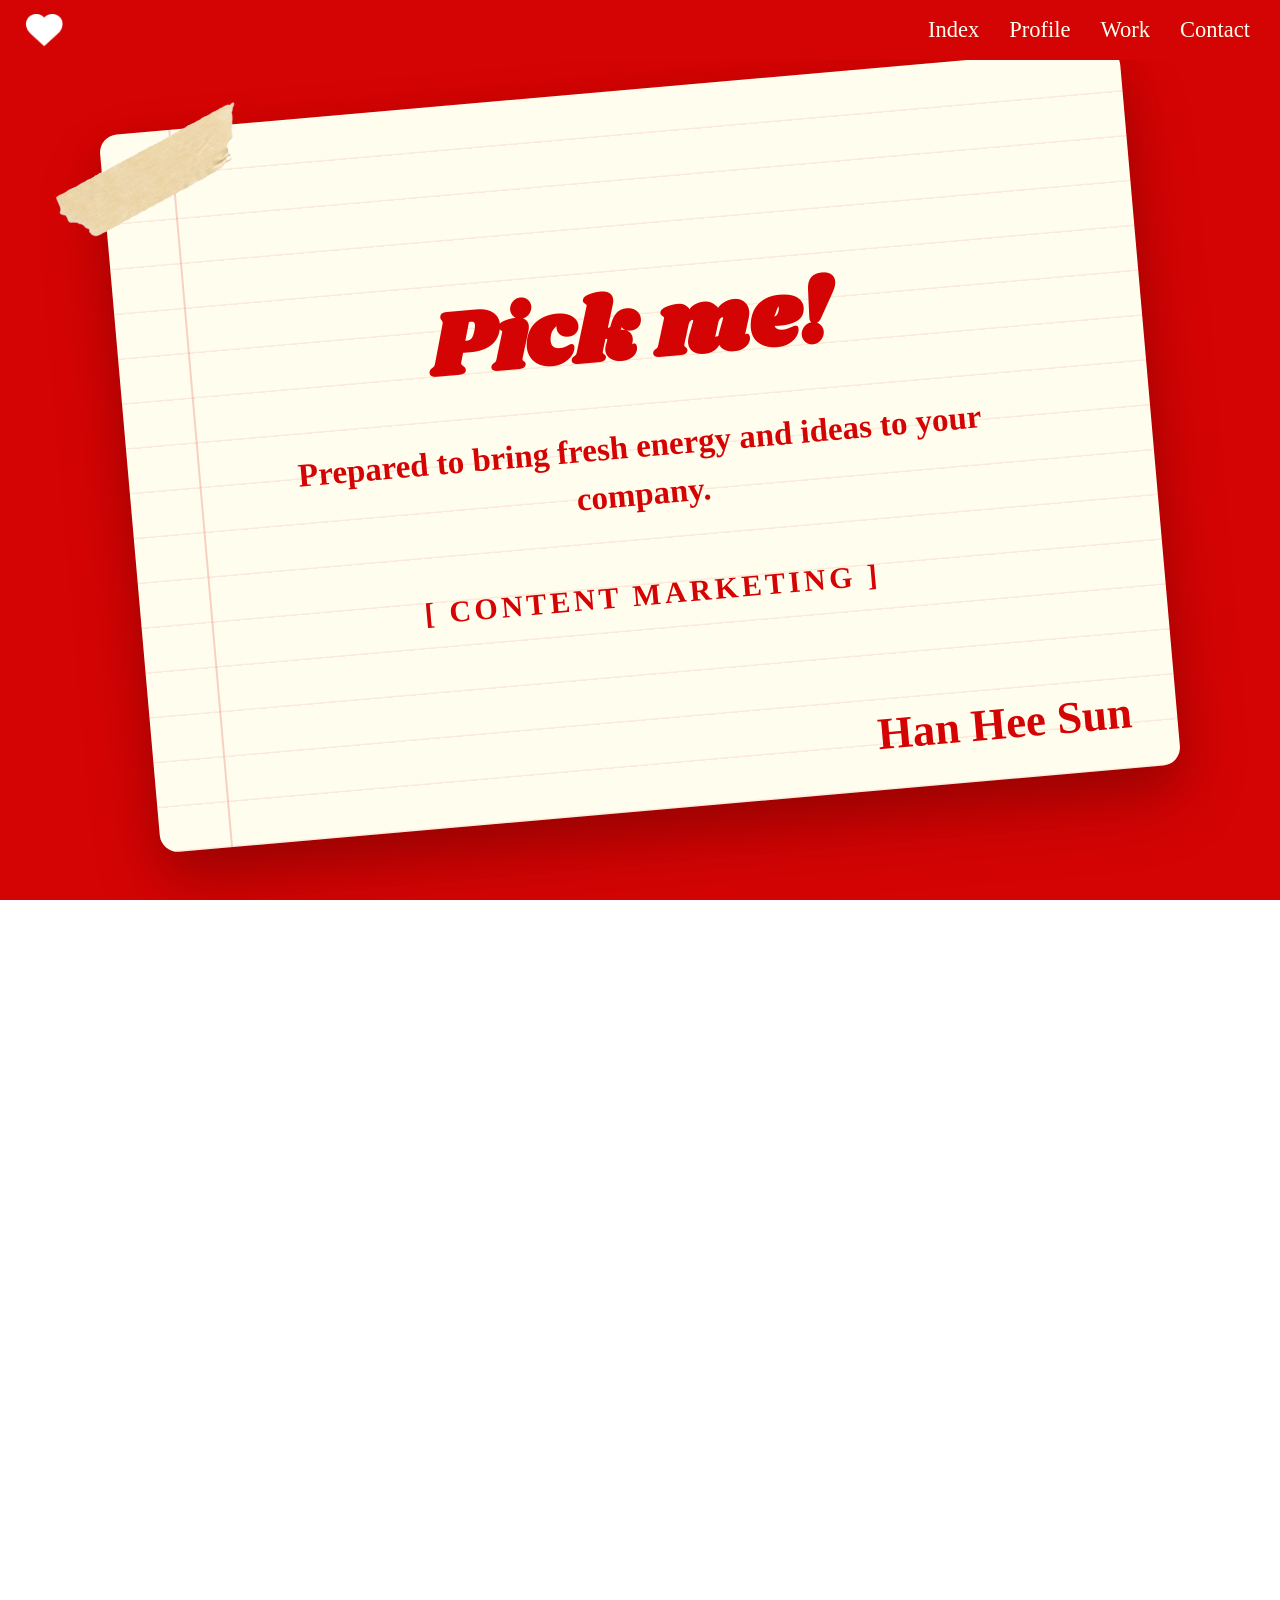
==== commit a41fd867: "Add files via upload" ====
--- a/index.html
+++ b/index.html
@@ -37,14 +37,15 @@
     <link rel="stylesheet" href="css/profile-editorial.css">
     <link rel="stylesheet" href="css/xband-archive.css">
     <link rel="stylesheet" href="css/cardnews-archive.css">
-    <link rel="stylesheet" href="css/responsive-refinement.css?v=20260924-12">
+    <link rel="stylesheet" href="css/responsive-refinement.css?v=20260929-2">
+    <link rel="stylesheet" href="css/project-slides.css?v=20261008-5">
     <script src="js/cardnews-archive.js" defer></script>
     <script src="js/xband-archive.js" defer></script>
 
     <script src="https://code.jquery.com/jquery-3.7.1.min.js"
         integrity="sha256-/JqT3SQfawRcv/BIHPThkBvs0OEvtFFmqPF/lYI/Cxo=" crossorigin="anonymous"></script>
     <script src="js/fullpage.js"></script>
-    <script src="js/main.js?v=20260924-2" defer></script>
+    <script src="js/main.js?v=20261008-2" defer></script>
 </head>
 
 <body>
@@ -66,11 +67,13 @@
                 <ul class="submenu">
                     <li data-meunanchor="page5"><a href="#page5">Card News Archive</a></li>
                     <li data-meunanchor="page6"><a href="#page6">Album Design Archive</a></li>
-                    <li data-meunanchor="page7"><a href="#page7">Detail Page Archive</a></li>
-                    <li data-meunanchor="page8"><a href="#page8">Video Archive</a></li>
+                    <li data-meunanchor="page7"><a href="#page7">X-BAND</a></li>
+                    <li data-meunanchor="page8"><a href="#page8">LUMICLEA</a></li>
+                    <li data-meunanchor="page9"><a href="#page9">밀향 스틱꿀</a></li>
+                    <li data-meunanchor="page10"><a href="#page10">Video Archive</a></li>
                 </ul>
             </li>
-            <li data-meunanchor="page9"><a href="#page9">Contact</a></li>
+            <li data-meunanchor="page11"><a href="#page11">Contact</a></li>
         </ul>
     </header>
 
@@ -143,24 +146,16 @@
                     </li>
 
                     <li>
-                        <a href="#page6">
+                        <a href="#page10">
                             <span class="num">03</span>
-                            <span class="title">Detail Page Archive</span>
-                            <span class="arrow">↗</span>
-                        </a>
-                    </li>
-
-                    <li>
-                        <a href="#page7">
-                            <span class="num">04</span>
                             <span class="title">Video Archive</span>
                             <span class="arrow">↗</span>
                         </a>
                     </li>
 
                     <li>
-                        <a href="#page8">
-                            <span class="num">05</span>
+                        <a href="#page11">
+                            <span class="num">04</span>
                             <span class="title">Contact Me</span>
                             <span class="arrow">↗</span>
                         </a>
@@ -263,64 +258,24 @@
                 <p class="pj">PROJECT ARCHIVE</p>
             </div>
 
-            <div class="xa-switch" aria-label="프로젝트 선택"><button type="button" data-project="xband" aria-pressed="true">01 / X-BAND</button><button type="button" data-project="honey" aria-pressed="false">02 / 밀향 스틱꿀</button></div>
 <div id="archive-xband" class="xa-feature"><a class="xa-image" href="xband.html"><img src="images/xband/plan-6.png" alt="X-BAND 손목형 응원봉 리디자인 프로젝트"><span>VIEW PROJECT ↗</span></a><figure class="xa-phone-preview"><div class="xa-phone-shell"><div class="xa-phone-screen" tabindex="0" role="region" aria-label="X-BAND 상세페이지, 안에서 스크롤하여 보기"><img src="images/xband/detail.png" alt="X-BAND 제품 상세페이지" loading="lazy" draggable="false"></div></div><figcaption>폰 안에서 스크롤해 보세요 ↓</figcaption></figure><div class="xa-copy"><p class="xa-kicker">PRODUCT REDESIGN / 01</p><h2>X-BAND</h2><h3>Light on Your Wrist</h3><p class="xa-desc">공연을 즐기는 손의 움직임에서 출발한<br>손목형 응원봉 리디자인.</p><p class="xa-meta">제품 기획 · 상세페이지 · 광고 티저</p><div class="xa-links"><a href="xband.html">프로젝트 보기 ↗</a><a href="xband.html#detail">상세페이지 ↗</a></div></div></div>
-<div class="archive-wrap" id="archive-honey" hidden>
-
-                <div class="dp">
-
-                    <div class="screen" tabindex="0" role="region" aria-label="밀향 상세페이지, 안에서 스크롤하여 보기">
-                        <img src="images/자연과양봉_상세페이지 한희선.png" alt="밀향 스틱꿀 상세페이지">
-                    </div>
-
-                    <img src="images/phone.png" alt="휴대폰 목업" class="frame">
-
-                </div>
-
-                <!-- Project Info -->
-                <div class="project-info">
-
-                    <span class="archive-num">
-                        PROJECT / 01
-                    </span>
-
-                    <h2 class="project-title">
-                        밀향 스틱꿀
-                    </h2>
-
-                    <p class="project-sub">
-                        Detail Page Design
-                    </p>
-
-                    <div class="project-detail">
-
-                        <div class="detail-item">
-                            <span class="detail-title">Role</span>
-                            <p>Design 100%</p>
-                        </div>
-
-                        <div class="detail-item">
-                            <span class="detail-title">Tools</span>
-                            <p>Photoshop · Illustrator</p>
-                        </div>
-
-                    </div>
-
-                    <p class="project-desc">
-                        전통적인 벌꿀 브랜드의 신뢰감을 유지하면서<br>
-                        현대적인 감성을 더한 상세페이지입니다.<br>
-                        정보의 흐름과 시각적 계층을 고려하여<br>
-                        제품의 특징과 구매 포인트를 효과적으로 전달했습니다.
-                    </p>
-
-                    <a href="자연과양봉_상세페이지 한희선.pdf" target="_blank" class="pdf-btn">
-                        VIEW PDF ↗
-                    </a>
-
-                </div>
-
-            </div>
-
+        </section>
+
+        <section class="section six lumiclea-slide" aria-label="루미클레아 비타민 세럼 프로젝트">
+            <div class="wall project-archive-wall"><p class="pj">PROJECT ARCHIVE</p></div>
+            <div class="xa-feature lumiclea-feature">
+                <a class="xa-image lumiclea-art" href="lumiclea.html"><img src="images/루미클레아 상세페이지.png" alt="루미클레아 비타민 세럼 상세페이지 첫 화면" loading="lazy"><span>VIEW PROJECT ↗</span></a>
+                <figure class="xa-phone-preview"><div class="xa-phone-shell"><div class="xa-phone-screen" tabindex="0" role="region" aria-label="루미클레아 상세페이지, 안에서 스크롤하여 보기"><img src="images/루미클레아 상세페이지.png" alt="루미클레아 상세페이지" loading="lazy" draggable="false"></div></div><figcaption>폰 안에서 스크롤해 보세요 ↓</figcaption></figure>
+                <div class="xa-copy"><p class="xa-kicker">PERSONAL BRAND CONCEPT / 02</p><h2>LUMICLEA</h2><h3>VITA GLOW SERUM</h3><p class="xa-desc">가상의 코스메틱 브랜드를 기획하고<br>비타민 세럼의 상세페이지와 광고 영상을 제작했습니다.</p><p class="xa-meta">브랜드 기획 · 상세페이지 · 광고 영상</p><div class="xa-links"><a href="lumiclea.html">프로젝트 보기 ↗</a><a href="lumiclea.html#film">광고 영상 ↗</a></div></div>
+            </div>
+        </section>
+
+        <section class="section six honey-slide" aria-label="밀향 스틱꿀 프로젝트">
+            <div class="wall project-archive-wall"><p class="pj">PROJECT ARCHIVE</p></div>
+            <div class="archive-wrap" id="archive-honey">
+                <div class="dp"><div class="screen" tabindex="0" role="region" aria-label="밀향 상세페이지, 안에서 스크롤하여 보기"><img src="images/자연과양봉_상세페이지 한희선.png" alt="밀향 스틱꿀 상세페이지"></div><img src="images/phone.png" alt="휴대폰 목업" class="frame"></div>
+                <div class="project-info"><span class="archive-num">PROJECT / 03</span><h2 class="project-title">밀향 스틱꿀</h2><p class="project-sub">Detail Page Design</p><div class="project-detail"><div class="detail-item"><span class="detail-title">Role</span><p>Design 100%</p></div><div class="detail-item"><span class="detail-title">Tools</span><p>Photoshop · Illustrator</p></div></div><p class="project-desc">전통적인 벌꿀 브랜드의 신뢰감을 유지하면서<br>현대적인 감성을 더한 상세페이지입니다.<br>정보의 흐름과 시각적 계층을 고려하여<br>제품의 특징과 구매 포인트를 효과적으로 전달했습니다.</p><a href="자연과양봉_상세페이지 한희선.pdf" target="_blank" rel="noopener" class="pdf-btn">VIEW PDF ↗</a></div>
+            </div>
         </section>
 
         <!-- 7번째 섹션: Video Archive -->
@@ -333,7 +288,7 @@
                     </div></div>
                     <div class="video-info">
                         <span class="category">VIDEO PROJECT</span><h2 id="videoTitle">X-BAND / 광고 티저</h2>
-                        <p class="tool" id="videoTool">응원봉 리디자인 · Advertising Teaser</p><p id="videop">손목에서 시작되는 새로운 응원의 신호.</p><a class="xa-video-link" href="xband.html#film">X-BAND 기획안과 상세페이지 보기 ↗</a><a class="xa-video-link" href="https://youtu.be/bBtL84IYyoA" target="_blank" rel="noopener">YouTube에서 티저 보기 ↗</a>
+                        <p class="tool" id="videoTool">Blender · After Effects · Premiere Pro · AI</p><p id="videop">손목에서 시작되는 새로운 응원의 신호.</p><a class="xa-video-link" href="xband.html#film">X-BAND 기획안과 상세페이지 보기 ↗</a><a class="xa-video-link" href="https://youtu.be/bBtL84IYyoA" target="_blank" rel="noopener">YouTube에서 티저 보기 ↗</a>
                     </div>
                 </div>
                 <div class="video-list">
--- a/css/responsive-refinement.css
+++ b/css/responsive-refinement.css
@@ -10,7 +10,7 @@
 .six .archive-wrap {width:100%;max-width:1100px;height:auto;flex:1;margin:0 auto;gap:clamp(32px,6vw,100px)}
 .six .dp {width:min(48%,65vh);max-width:500px;flex-shrink:0}
 .six .project-info {min-width:0;max-width:470px}
-.seven .main-content {width:100%;max-width:1500px;margin:0 auto}
+.seven .main-content {width:100%;max-width:1400px;margin:0 auto}
 .seven .video-container {width:100%;margin:0;display:grid;grid-template-columns:minmax(0,1.85fr) minmax(300px,1fr);gap:clamp(24px,3.5vw,60px);align-items:center}
 .seven .video-main,.seven .video-info {width:100%;min-width:0;text-align:left}
 .seven .video-info h2 {font-size:clamp(26px,2.5vw,42px);word-break:keep-all;overflow-wrap:normal;line-height:1.25}
@@ -25,11 +25,18 @@
 .four .info {margin-bottom:28px}.four .info h2 {font-size:28px;margin-bottom:18px}
 .four .edu-row,.four .skill li {font-size:18px}.four .skill {gap:40px}
 .four .edu .date {width:140px;flex-shrink:0;margin-right:18px}
+/* Keep the video below the fixed header, with room for the thumbnail row. */
+@media(min-width:1025px) {
+ .seven .fp-tableCell {display:flex;align-items:center;box-sizing:border-box;padding-top:110px;padding-bottom:36px}
+ .seven .video-main {max-width:calc(50vh * 1.7778);justify-self:center}
+ .seven .video-list {margin-top:24px}
+ .seven .video-item img {width:100%;height:auto;aspect-ratio:16/9;object-fit:cover}
+}
 @media(min-width:1025px) and (max-height:760px) {
  .seven .video-container {grid-template-columns:minmax(0,1.65fr) minmax(300px,1fr)}
- .seven .video-main {max-width:calc((100vh - 250px)*1.7778);justify-self:center}
+ .seven .video-main {max-width:calc((100vh - 350px)*1.7778);justify-self:center}
  .seven .video-list {max-width:1100px;margin:22px auto 0}
- .seven .video-item img {max-height:105px;object-fit:cover}
+ .seven .video-item img {max-height:none;height:auto;aspect-ratio:16/9;object-fit:cover}
  .six .fp-tableCell {padding-top:76px;padding-bottom:20px;gap:12px}
  .six .xa-image {max-width:calc((100vh - 190px)*1.48);justify-self:center}
  .six .project-desc {margin-bottom:20px}
